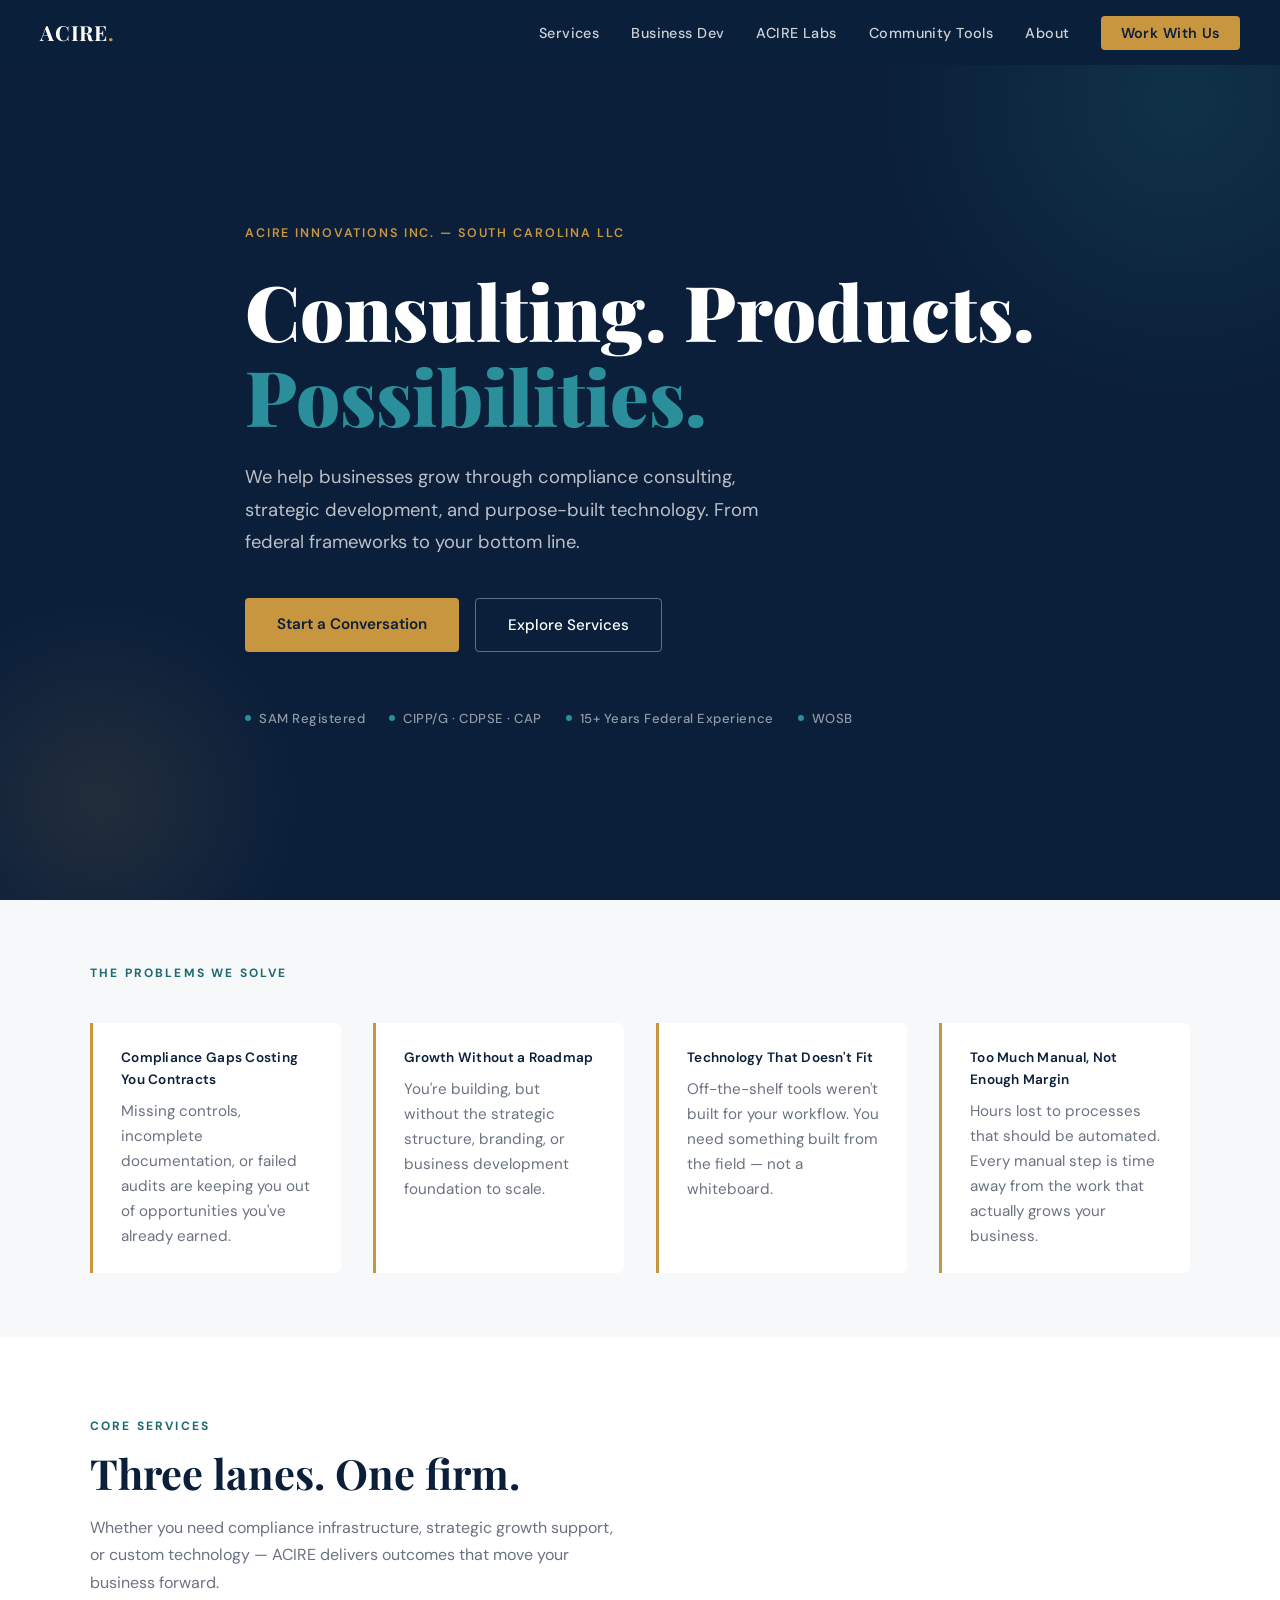
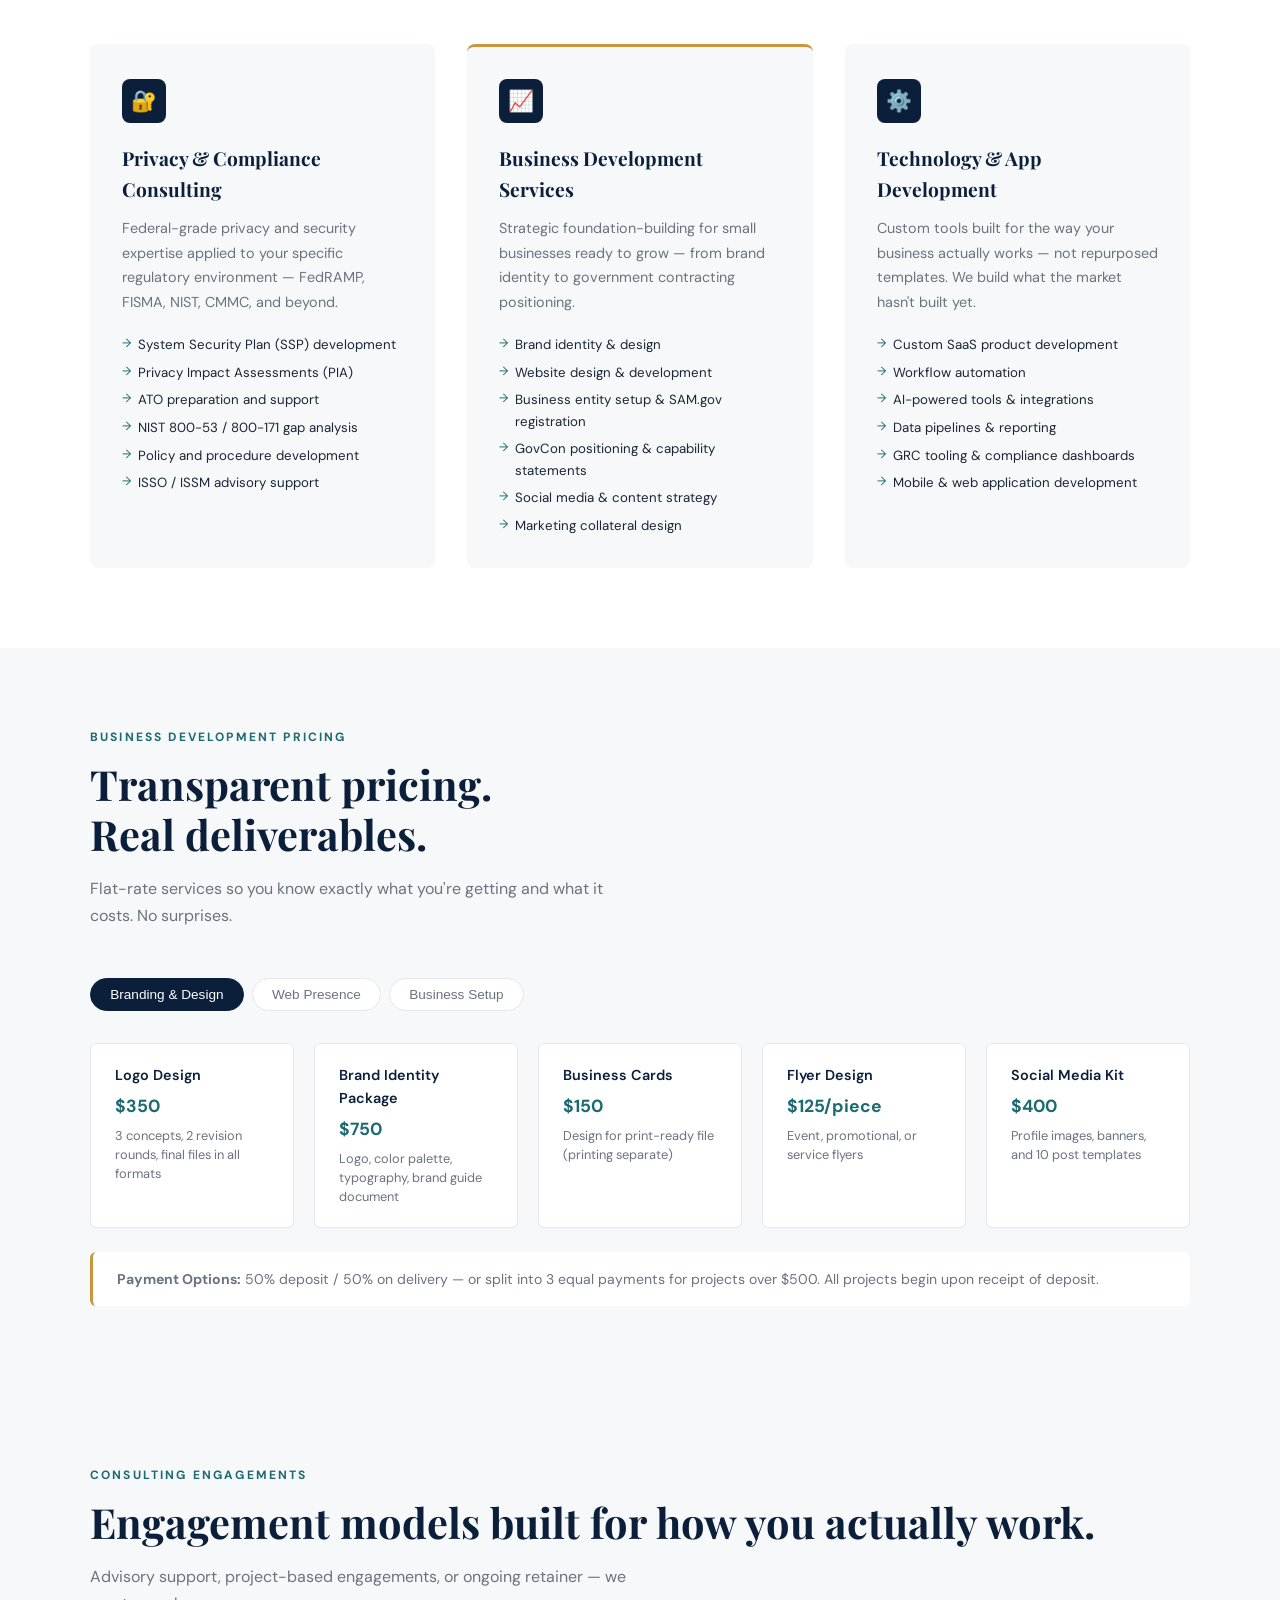
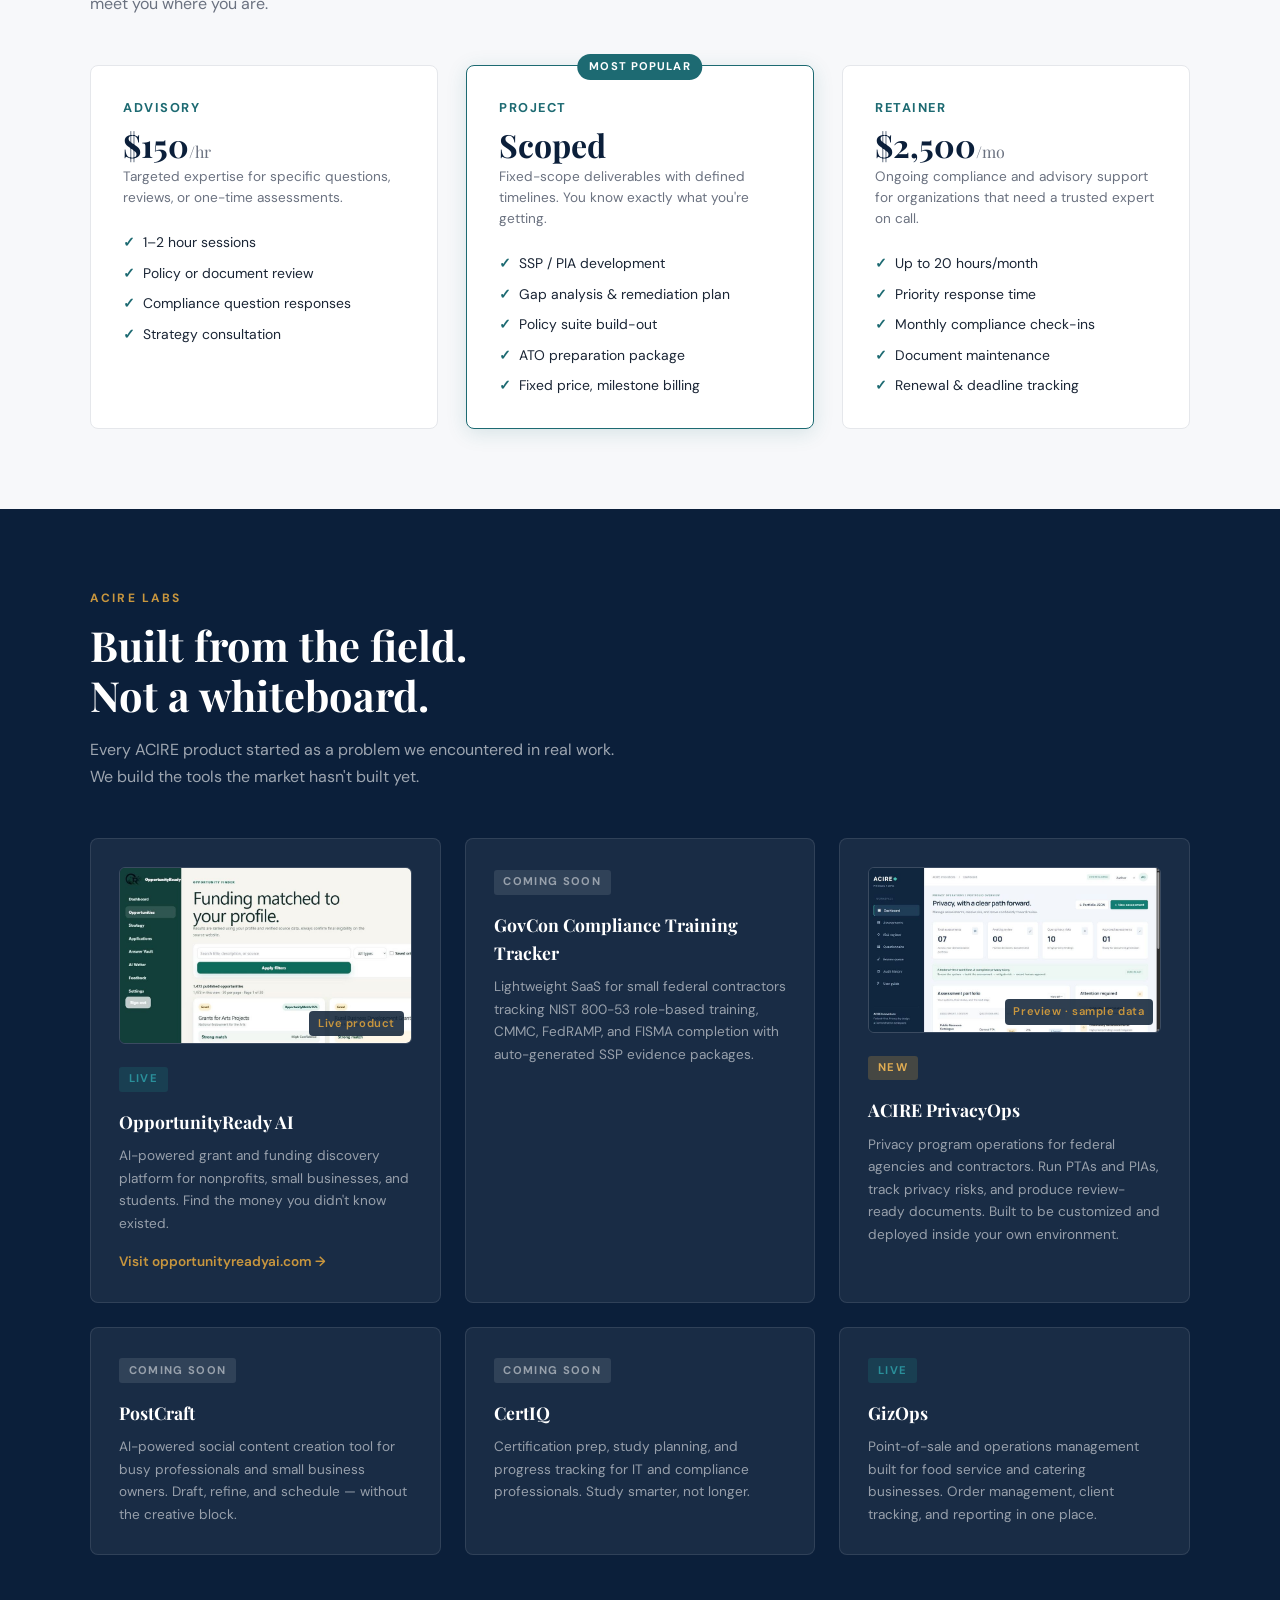
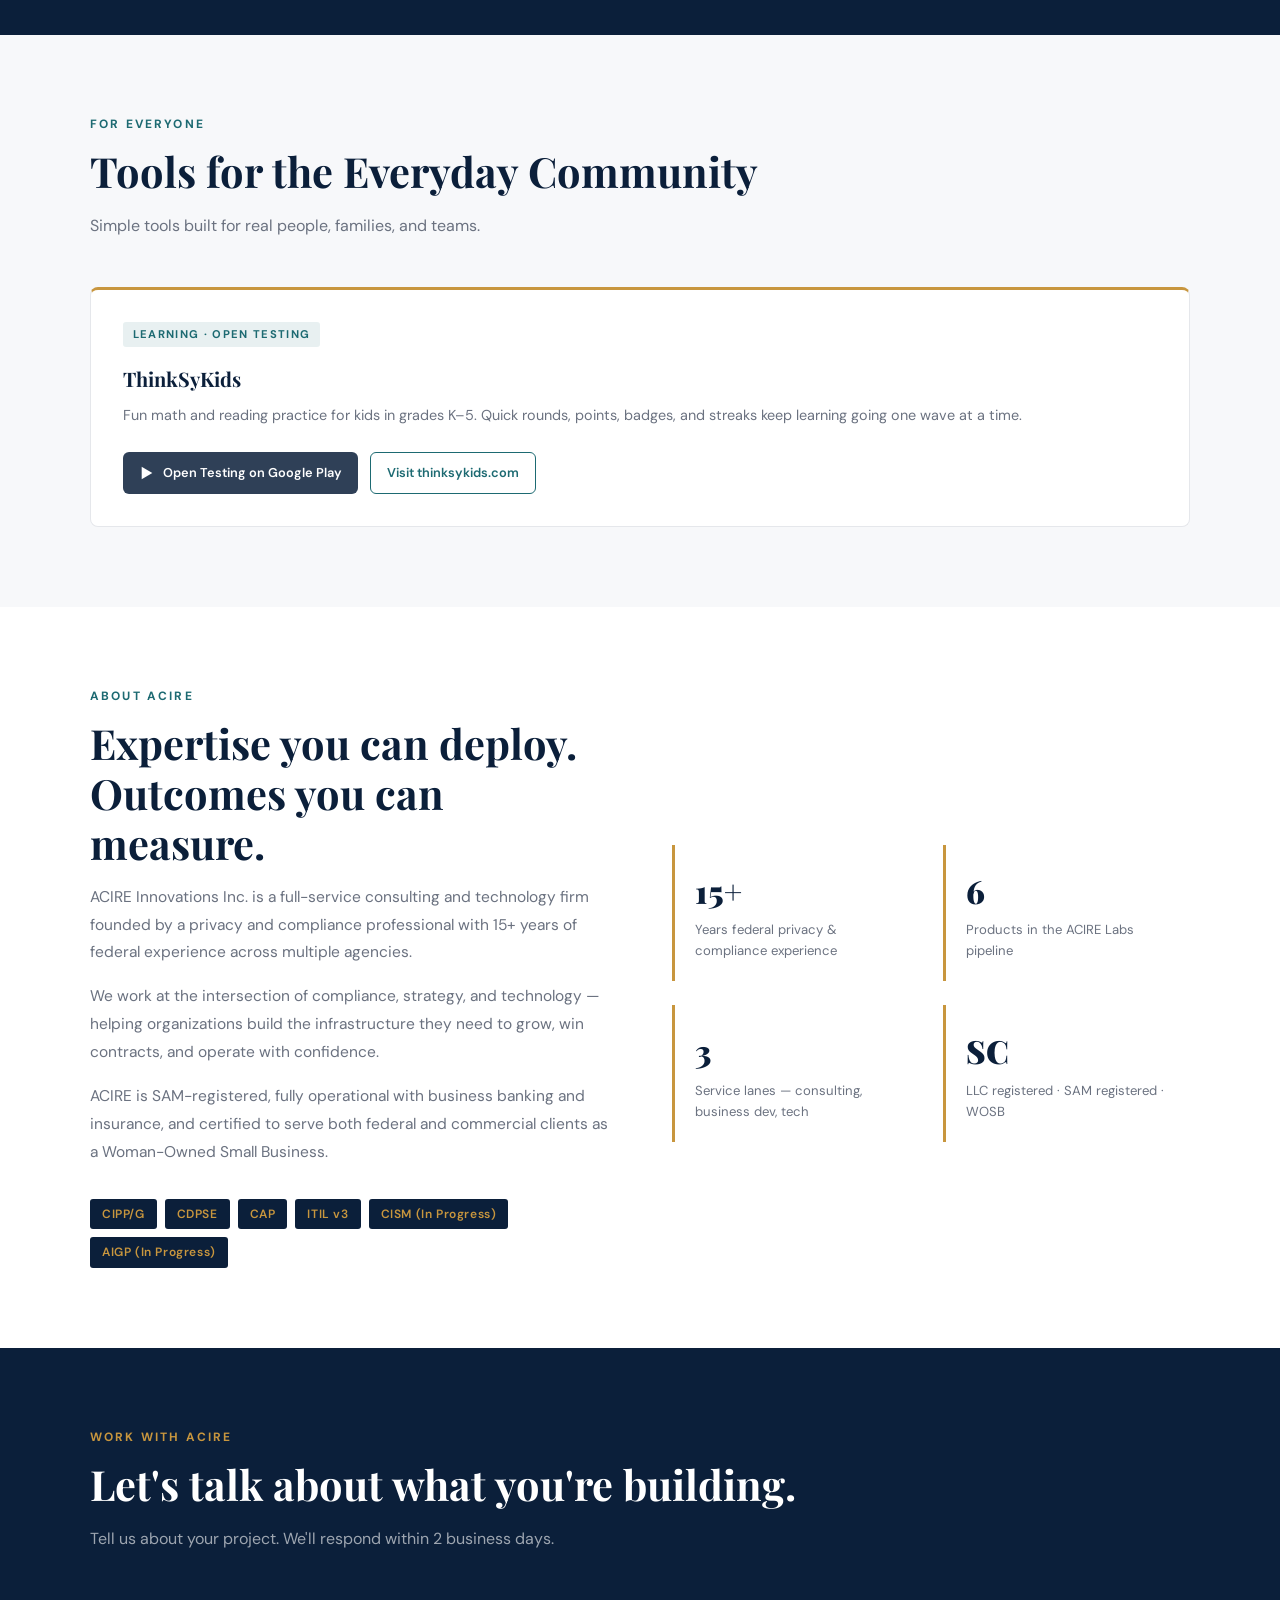
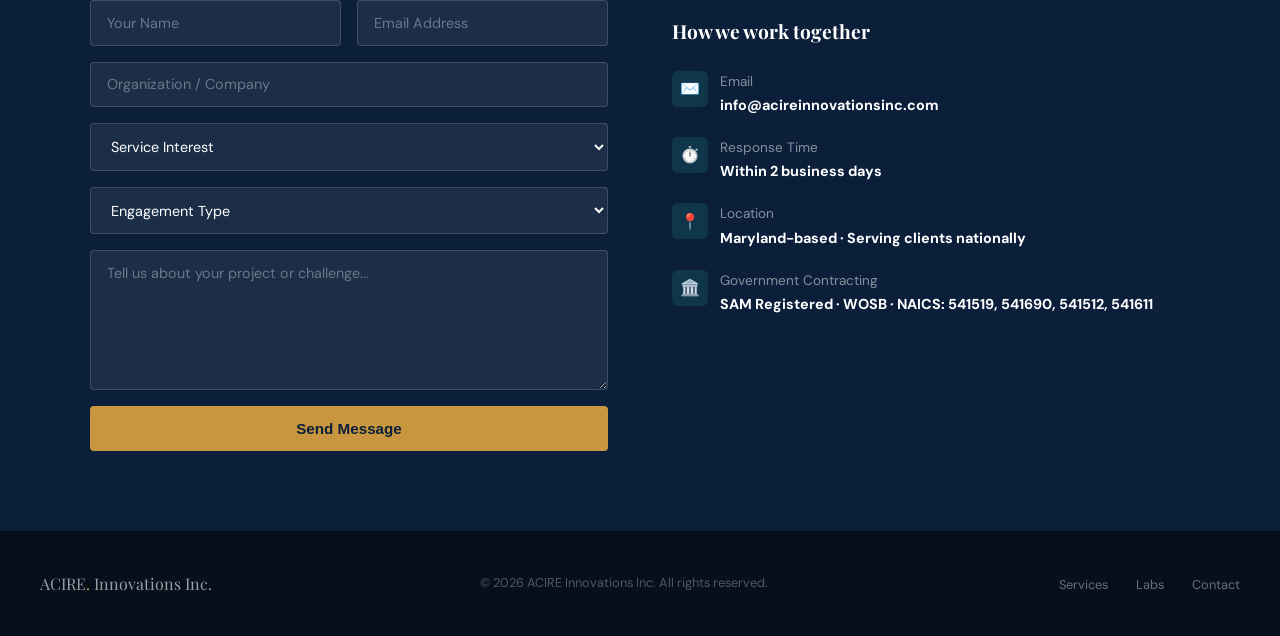
==== index.html @ 6f8aca01 "Update ACIRE homepage with product showcases and screenshots" ====
<!DOCTYPE html>
<html lang="en">
<head>
  <meta charset="UTF-8" />
  <meta name="viewport" content="width=device-width, initial-scale=1.0" />
  <title>ACIRE Innovations Inc. | Consulting. Products. Possibilities.</title>
  <link rel="preconnect" href="https://fonts.googleapis.com" />
  <link href="https://fonts.googleapis.com/css2?family=DM+Sans:wght@300;400;500;600&family=Playfair+Display:wght@700;900&display=swap" rel="stylesheet" />
  <style>
    *, *::before, *::after { box-sizing: border-box; margin: 0; padding: 0; }

    :root {
      --navy: #0B1F3A;
      --navy-mid: #112845;
      --teal: #1D6A72;
      --teal-light: #2A8F9A;
      --gold: #C8963E;
      --gold-light: #E0AC52;
      --white: #FFFFFF;
      --off-white: #F7F8FA;
      --gray: #6B7280;
      --gray-light: #E5E7EB;
      --text: #1A2535;
    }

    html { scroll-behavior: smooth; }

    body {
      font-family: 'DM Sans', sans-serif;
      color: var(--text);
      background: var(--white);
      line-height: 1.6;
    }

    /* NAV */
    nav {
      position: fixed;
      top: 0; left: 0; right: 0;
      background: rgba(11, 31, 58, 0.97);
      backdrop-filter: blur(8px);
      z-index: 100;
      padding: 1rem 2.5rem;
      display: flex;
      align-items: center;
      justify-content: space-between;
    }

    .nav-logo {
      font-family: 'Playfair Display', serif;
      color: var(--white);
      font-size: 1.3rem;
      font-weight: 700;
      letter-spacing: 0.04em;
      text-decoration: none;
    }

    .nav-logo span { color: var(--gold); }

    .nav-links {
      display: flex;
      gap: 2rem;
      list-style: none;
    }

    .nav-links a {
      color: rgba(255,255,255,0.8);
      text-decoration: none;
      font-size: 0.9rem;
      font-weight: 500;
      letter-spacing: 0.03em;
      transition: color 0.2s;
    }

    .nav-links a:hover { color: var(--gold); }

    .nav-cta {
      background: var(--gold);
      color: var(--navy) !important;
      padding: 0.5rem 1.2rem;
      border-radius: 4px;
      font-weight: 600 !important;
    }

    .nav-cta:hover { background: var(--gold-light) !important; color: var(--navy) !important; }

    .hamburger { display: none; cursor: pointer; color: white; font-size: 1.5rem; background: none; border: none; }

    /* HERO */
    .hero {
      min-height: 100vh;
      background: var(--navy);
      display: flex;
      align-items: center;
      padding: 8rem 2.5rem 5rem;
      position: relative;
      overflow: hidden;
    }

    .hero::before {
      content: '';
      position: absolute;
      top: -200px; right: -200px;
      width: 600px; height: 600px;
      background: radial-gradient(circle, rgba(29,106,114,0.25) 0%, transparent 70%);
      pointer-events: none;
    }

    .hero::after {
      content: '';
      position: absolute;
      bottom: -100px; left: -100px;
      width: 400px; height: 400px;
      background: radial-gradient(circle, rgba(200,150,62,0.12) 0%, transparent 70%);
      pointer-events: none;
    }

    .hero-inner {
      max-width: 1100px;
      margin: 0 auto;
      position: relative;
      z-index: 1;
    }

    .hero-eyebrow {
      display: inline-block;
      font-size: 0.78rem;
      font-weight: 600;
      letter-spacing: 0.15em;
      text-transform: uppercase;
      color: var(--gold);
      margin-bottom: 1.5rem;
    }

    .hero h1 {
      font-family: 'Playfair Display', serif;
      font-size: clamp(2.8rem, 6vw, 5rem);
      font-weight: 900;
      color: var(--white);
      line-height: 1.1;
      margin-bottom: 1.5rem;
      max-width: 800px;
    }

    .hero h1 em {
      font-style: normal;
      color: var(--teal-light);
    }

    .hero-sub {
      font-size: 1.15rem;
      color: rgba(255,255,255,0.72);
      max-width: 560px;
      margin-bottom: 2.5rem;
      line-height: 1.75;
    }

    .hero-actions {
      display: flex;
      gap: 1rem;
      flex-wrap: wrap;
    }

    .btn-primary {
      background: var(--gold);
      color: var(--navy);
      padding: 0.85rem 2rem;
      border-radius: 4px;
      text-decoration: none;
      font-weight: 600;
      font-size: 0.95rem;
      transition: background 0.2s, transform 0.15s;
      display: inline-block;
    }

    .btn-primary:hover { background: var(--gold-light); transform: translateY(-1px); }

    .btn-outline {
      border: 1.5px solid rgba(255,255,255,0.35);
      color: var(--white);
      padding: 0.85rem 2rem;
      border-radius: 4px;
      text-decoration: none;
      font-weight: 500;
      font-size: 0.95rem;
      transition: border-color 0.2s, background 0.2s;
      display: inline-block;
    }

    .btn-outline:hover { border-color: var(--teal-light); background: rgba(29,106,114,0.15); }

    .hero-badges {
      display: flex;
      gap: 1.5rem;
      margin-top: 3.5rem;
      flex-wrap: wrap;
    }

    .badge {
      display: flex;
      align-items: center;
      gap: 0.5rem;
      color: rgba(255,255,255,0.55);
      font-size: 0.82rem;
      font-weight: 500;
      letter-spacing: 0.04em;
    }

    .badge-dot {
      width: 6px; height: 6px;
      border-radius: 50%;
      background: var(--teal-light);
    }

    /* SECTION SHARED */
    section { padding: 5rem 2.5rem; }

    .section-inner { max-width: 1100px; margin: 0 auto; }

    .section-eyebrow {
      display: block;
      font-size: 0.75rem;
      font-weight: 700;
      letter-spacing: 0.18em;
      text-transform: uppercase;
      color: var(--teal);
      margin-bottom: 0.75rem;
    }

    .section-title {
      font-family: 'Playfair Display', serif;
      font-size: clamp(1.8rem, 3.5vw, 2.6rem);
      font-weight: 700;
      color: var(--navy);
      line-height: 1.2;
      margin-bottom: 1rem;
    }

    .section-sub {
      font-size: 1rem;
      color: var(--gray);
      max-width: 540px;
      margin-bottom: 3rem;
      line-height: 1.7;
    }

    /* PROBLEM BAND */
    .problem-band {
      background: var(--off-white);
      padding: 4rem 2.5rem;
    }

    .problem-grid {
      display: grid;
      grid-template-columns: repeat(auto-fit, minmax(240px, 1fr));
      gap: 2rem;
      margin-top: 2.5rem;
    }

    .problem-card {
      background: var(--white);
      border-left: 3px solid var(--gold);
      padding: 1.5rem 1.75rem;
      border-radius: 0 6px 6px 0;
    }

    .problem-card p {
      font-size: 0.95rem;
      color: var(--gray);
      line-height: 1.65;
    }

    .problem-card strong {
      display: block;
      font-size: 0.85rem;
      font-weight: 600;
      color: var(--navy);
      margin-bottom: 0.5rem;
      letter-spacing: 0.02em;
    }

    /* SERVICES */
    .services-grid {
      display: grid;
      grid-template-columns: repeat(auto-fit, minmax(300px, 1fr));
      gap: 2rem;
    }

    .service-card {
      background: var(--off-white);
      border-radius: 8px;
      padding: 2rem;
      border-top: 3px solid transparent;
      transition: border-color 0.2s, transform 0.2s, box-shadow 0.2s;
    }

    .service-card:hover {
      border-top-color: var(--teal);
      transform: translateY(-3px);
      box-shadow: 0 8px 30px rgba(11,31,58,0.1);
    }

    .service-card.accent { border-top-color: var(--gold); }
    .service-card.accent:hover { border-top-color: var(--gold-light); }

    .service-icon {
      width: 44px; height: 44px;
      background: var(--navy);
      border-radius: 8px;
      display: flex;
      align-items: center;
      justify-content: center;
      margin-bottom: 1.25rem;
      font-size: 1.3rem;
    }

    .service-card h3 {
      font-family: 'Playfair Display', serif;
      font-size: 1.2rem;
      font-weight: 700;
      color: var(--navy);
      margin-bottom: 0.75rem;
    }

    .service-card p {
      font-size: 0.9rem;
      color: var(--gray);
      line-height: 1.7;
      margin-bottom: 1.25rem;
    }

    .service-list {
      list-style: none;
      display: flex;
      flex-direction: column;
      gap: 0.4rem;
    }

    .service-list li {
      font-size: 0.83rem;
      color: var(--text);
      padding-left: 1rem;
      position: relative;
    }

    .service-list li::before {
      content: '→';
      position: absolute;
      left: 0;
      color: var(--teal);
      font-size: 0.75rem;
    }

    /* BUSINESS DEV PRICING */
    .biz-dev { background: var(--off-white); }

    .pricing-tabs {
      display: flex;
      gap: 0.5rem;
      margin-bottom: 2rem;
      flex-wrap: wrap;
    }

    .tab-btn {
      padding: 0.5rem 1.2rem;
      border: 1.5px solid var(--gray-light);
      background: var(--white);
      border-radius: 20px;
      font-size: 0.85rem;
      font-weight: 500;
      cursor: pointer;
      color: var(--gray);
      transition: all 0.2s;
    }

    .tab-btn.active, .tab-btn:hover {
      background: var(--navy);
      color: var(--white);
      border-color: var(--navy);
    }

    .tab-panel { display: none; }
    .tab-panel.active { display: block; }

    .pricing-grid {
      display: grid;
      grid-template-columns: repeat(auto-fit, minmax(200px, 1fr));
      gap: 1.25rem;
    }

    .price-item {
      background: var(--white);
      border-radius: 6px;
      padding: 1.25rem 1.5rem;
      border: 1px solid var(--gray-light);
    }

    .price-item h4 {
      font-size: 0.9rem;
      font-weight: 600;
      color: var(--navy);
      margin-bottom: 0.35rem;
    }

    .price-item .price {
      font-size: 1.1rem;
      font-weight: 700;
      color: var(--teal);
    }

    .price-item p {
      font-size: 0.8rem;
      color: var(--gray);
      margin-top: 0.35rem;
      line-height: 1.5;
    }

    .payment-note {
      margin-top: 1.5rem;
      padding: 1rem 1.5rem;
      background: var(--white);
      border-radius: 6px;
      border-left: 3px solid var(--gold);
      font-size: 0.88rem;
      color: var(--gray);
    }

    /* LABS */
    .labs { background: var(--navy); }
    .labs .section-title { color: var(--white); }
    .labs .section-sub { color: rgba(255,255,255,0.6); }
    .labs .section-eyebrow { color: var(--gold); }

    .labs-grid {
      display: grid;
      grid-template-columns: repeat(auto-fit, minmax(260px, 1fr));
      gap: 1.5rem;
    }

    .lab-card {
      background: rgba(255,255,255,0.06);
      border: 1px solid rgba(255,255,255,0.1);
      border-radius: 8px;
      padding: 1.75rem;
      transition: background 0.2s, border-color 0.2s;
    }

    .lab-card:hover {
      background: rgba(255,255,255,0.1);
      border-color: rgba(200,150,62,0.4);
    }

    .lab-tag {
      display: inline-block;
      font-size: 0.7rem;
      font-weight: 700;
      letter-spacing: 0.12em;
      text-transform: uppercase;
      padding: 0.2rem 0.6rem;
      border-radius: 3px;
      margin-bottom: 1rem;
    }

    .lab-tag.live { background: rgba(29,106,114,0.3); color: var(--teal-light); }
    .lab-tag.beta { background: rgba(200,150,62,0.25); color: var(--gold-light); }
    .lab-tag.soon { background: rgba(255,255,255,0.1); color: rgba(255,255,255,0.5); }

    .lab-card h3 {
      font-family: 'Playfair Display', serif;
      font-size: 1.1rem;
      color: var(--white);
      margin-bottom: 0.6rem;
    }

    .lab-card p {
      font-size: 0.85rem;
      color: rgba(255,255,255,0.55);
      line-height: 1.65;
    }

    /* EVERYDAY COMMUNITY */
    .community { background: var(--off-white); }
    .community-grid {
      display: grid;
      grid-template-columns: repeat(auto-fit, minmax(300px, 1fr));
      gap: 1.75rem;
    }
    .community-card {
      background: var(--white);
      border: 1px solid var(--gray-light);
      border-top: 3px solid var(--teal);
      border-radius: 8px;
      padding: 2rem;
      display: flex;
      flex-direction: column;
    }
    .community-card.accent { border-top-color: var(--gold); }
    .community-card .lab-tag { align-self: flex-start; background: rgba(29,106,114,0.1); color: var(--teal); }
    .community-card h3 {
      font-family: 'Playfair Display', serif;
      font-size: 1.25rem;
      color: var(--navy);
      margin-bottom: 0.6rem;
    }
    .community-card p { font-size: 0.9rem; color: var(--gray); line-height: 1.65; margin-bottom: 1.5rem; flex-grow: 1; }
    .community-links { display: flex; flex-wrap: wrap; gap: 0.75rem; }
    .play-badge {
      display: inline-flex; align-items: center; gap: 0.5rem;
      background: var(--navy); color: var(--white);
      font-size: 0.8rem; font-weight: 600;
      padding: 0.6rem 1rem; border-radius: 6px;
      cursor: default; opacity: 0.85;
    }
    .play-badge svg { width: 16px; height: 16px; fill: currentColor; }
    .community-link {
      display: inline-flex; align-items: center;
      font-size: 0.8rem; font-weight: 600; color: var(--teal);
      padding: 0.6rem 1rem; border: 1px solid var(--teal); border-radius: 6px;
      text-decoration: none;
    }
    .community-link:hover { background: var(--teal); color: var(--white); }

    .lab-link { display: inline-block; margin-top: 1rem; font-size: 0.85rem; font-weight: 600; color: var(--gold); text-decoration: none; }
    .lab-link:hover { color: var(--gold-light); text-decoration: underline; }

    .lab-shot { margin: 0 0 1.25rem; position: relative; }
    .lab-shot img { display: block; width: 100%; height: auto; border-radius: 6px; border: 1px solid rgba(255,255,255,0.15); }
    .lab-shot figcaption { position: absolute; bottom: 0.5rem; right: 0.5rem; background: rgba(11,30,51,0.85); color: var(--gold); font-size: 0.7rem; font-weight: 600; letter-spacing: 0.05em; padding: 0.25rem 0.55rem; border-radius: 4px; }

    /* CONSULTING PRICING */
    .consulting-pricing { background: var(--off-white); }

    .tier-grid {
      display: grid;
      grid-template-columns: repeat(auto-fit, minmax(260px, 1fr));
      gap: 1.75rem;
      margin-top: 1rem;
    }

    .tier-card {
      background: var(--white);
      border-radius: 8px;
      padding: 2rem;
      border: 1px solid var(--gray-light);
      position: relative;
    }

    .tier-card.featured {
      border-color: var(--teal);
      box-shadow: 0 4px 20px rgba(29,106,114,0.15);
    }

    .featured-badge {
      position: absolute;
      top: -12px; left: 50%;
      transform: translateX(-50%);
      background: var(--teal);
      color: white;
      font-size: 0.7rem;
      font-weight: 700;
      letter-spacing: 0.1em;
      text-transform: uppercase;
      padding: 0.25rem 0.75rem;
      border-radius: 20px;
    }

    .tier-card h3 {
      font-size: 0.8rem;
      font-weight: 700;
      letter-spacing: 0.12em;
      text-transform: uppercase;
      color: var(--teal);
      margin-bottom: 0.5rem;
    }

    .tier-card .tier-price {
      font-family: 'Playfair Display', serif;
      font-size: 2rem;
      font-weight: 700;
      color: var(--navy);
      line-height: 1.1;
      margin-bottom: 0.25rem;
    }

    .tier-card .tier-desc {
      font-size: 0.85rem;
      color: var(--gray);
      margin-bottom: 1.5rem;
      line-height: 1.55;
    }

    .tier-list {
      list-style: none;
      display: flex;
      flex-direction: column;
      gap: 0.6rem;
    }

    .tier-list li {
      font-size: 0.87rem;
      color: var(--text);
      padding-left: 1.25rem;
      position: relative;
      line-height: 1.5;
    }

    .tier-list li::before {
      content: '✓';
      position: absolute;
      left: 0;
      color: var(--teal);
      font-weight: 700;
    }

    /* ABOUT */
    .about-grid {
      display: grid;
      grid-template-columns: 1fr 1fr;
      gap: 4rem;
      align-items: center;
    }

    .about-stats {
      display: grid;
      grid-template-columns: 1fr 1fr;
      gap: 1.5rem;
      margin-top: 2rem;
    }

    .stat-box {
      padding: 1.25rem;
      border-left: 3px solid var(--gold);
    }

    .stat-num {
      font-family: 'Playfair Display', serif;
      font-size: 2rem;
      font-weight: 900;
      color: var(--navy);
    }

    .stat-label {
      font-size: 0.82rem;
      color: var(--gray);
      margin-top: 0.2rem;
    }

    .about-certs {
      display: flex;
      flex-wrap: wrap;
      gap: 0.5rem;
      margin-top: 2rem;
    }

    .cert-chip {
      background: var(--navy);
      color: var(--gold);
      font-size: 0.75rem;
      font-weight: 600;
      padding: 0.35rem 0.75rem;
      border-radius: 3px;
      letter-spacing: 0.05em;
    }

    .about-text p {
      font-size: 0.97rem;
      color: var(--gray);
      line-height: 1.8;
      margin-bottom: 1rem;
    }

    /* CONTACT */
    .contact { background: var(--navy); }
    .contact .section-title { color: var(--white); }
    .contact .section-sub { color: rgba(255,255,255,0.6); max-width: 480px; }
    .contact .section-eyebrow { color: var(--gold); }

    .contact-grid {
      display: grid;
      grid-template-columns: 1fr 1fr;
      gap: 4rem;
      align-items: start;
    }

    .contact-form {
      display: flex;
      flex-direction: column;
      gap: 1rem;
    }

    .form-row { display: grid; grid-template-columns: 1fr 1fr; gap: 1rem; }

    .contact-form input,
    .contact-form select,
    .contact-form textarea {
      width: 100%;
      padding: 0.8rem 1rem;
      background: rgba(255,255,255,0.07);
      border: 1px solid rgba(255,255,255,0.15);
      border-radius: 4px;
      color: var(--white);
      font-family: 'DM Sans', sans-serif;
      font-size: 0.9rem;
      transition: border-color 0.2s;
      outline: none;
    }

    .contact-form input::placeholder,
    .contact-form textarea::placeholder { color: rgba(255,255,255,0.35); }

    .contact-form select option { background: var(--navy); }

    .contact-form input:focus,
    .contact-form select:focus,
    .contact-form textarea:focus { border-color: var(--teal-light); }

    .contact-form textarea { min-height: 140px; resize: vertical; }

    .contact-info { padding-top: 1rem; }

    .contact-info h3 {
      font-family: 'Playfair Display', serif;
      font-size: 1.2rem;
      color: var(--white);
      margin-bottom: 1.5rem;
    }

    .contact-item {
      display: flex;
      gap: 0.75rem;
      align-items: flex-start;
      margin-bottom: 1.25rem;
    }

    .contact-item-icon {
      width: 36px; height: 36px;
      background: rgba(29,106,114,0.3);
      border-radius: 6px;
      display: flex;
      align-items: center;
      justify-content: center;
      font-size: 1rem;
      flex-shrink: 0;
    }

    .contact-item-text p {
      font-size: 0.85rem;
      color: rgba(255,255,255,0.5);
    }

    .contact-item-text strong {
      font-size: 0.9rem;
      color: var(--white);
      display: block;
      margin-top: 0.1rem;
    }

    /* FOOTER */
    footer {
      background: #070F1C;
      padding: 2.5rem 2.5rem;
      display: flex;
      justify-content: space-between;
      align-items: center;
      flex-wrap: wrap;
      gap: 1rem;
    }

    .footer-logo {
      font-family: 'Playfair Display', serif;
      color: rgba(255,255,255,0.6);
      font-size: 1rem;
    }

    .footer-logo span { color: var(--gold); }

    footer p {
      font-size: 0.8rem;
      color: rgba(255,255,255,0.3);
    }

    footer a {
      color: rgba(255,255,255,0.4);
      text-decoration: none;
      font-size: 0.8rem;
      margin-left: 1.5rem;
      transition: color 0.2s;
    }

    footer a:hover { color: var(--gold); }

    /* RESPONSIVE */
    @media (max-width: 768px) {
      .nav-links { display: none; flex-direction: column; position: absolute; top: 64px; left: 0; right: 0; background: var(--navy); padding: 1.5rem 2rem; gap: 1rem; }
      .nav-links.open { display: flex; }
      .hamburger { display: block; }
      nav { padding: 1rem 1.5rem; }
      section { padding: 3.5rem 1.5rem; }
      .hero { padding: 6rem 1.5rem 4rem; }
      .about-grid { grid-template-columns: 1fr; gap: 2.5rem; }
      .contact-grid { grid-template-columns: 1fr; gap: 2rem; }
      .form-row { grid-template-columns: 1fr; }
      footer { flex-direction: column; align-items: flex-start; }
    }
  </style>
</head>
<body>

<!-- NAV -->
<nav>
  <a href="#" class="nav-logo">ACIRE<span>.</span></a>
  <button class="hamburger" onclick="document.querySelector('.nav-links').classList.toggle('open')">☰</button>
  <ul class="nav-links">
    <li><a href="#services">Services</a></li>
    <li><a href="#business">Business Dev</a></li>
    <li><a href="#labs">ACIRE Labs</a></li>
    <li><a href="#community">Community Tools</a></li>
    <li><a href="#about">About</a></li>
    <li><a href="#contact" class="nav-cta">Work With Us</a></li>
  </ul>
</nav>

<!-- HERO -->
<section class="hero">
  <div class="hero-inner">
    <span class="hero-eyebrow">ACIRE Innovations Inc. — South Carolina LLC</span>
    <h1>Consulting. Products.<br><em>Possibilities.</em></h1>
    <p class="hero-sub">We help businesses grow through compliance consulting, strategic development, and purpose-built technology. From federal frameworks to your bottom line.</p>
    <div class="hero-actions">
      <a href="#contact" class="btn-primary">Start a Conversation</a>
      <a href="#services" class="btn-outline">Explore Services</a>
    </div>
    <div class="hero-badges">
      <span class="badge"><span class="badge-dot"></span> SAM Registered</span>
      <span class="badge"><span class="badge-dot"></span> CIPP/G · CDPSE · CAP</span>
      <span class="badge"><span class="badge-dot"></span> 15+ Years Federal Experience</span>
      <span class="badge"><span class="badge-dot"></span> WOSB</span>
    </div>
  </div>
</section>

<!-- PROBLEM BAND -->
<div class="problem-band">
  <div class="section-inner">
    <span class="section-eyebrow">The Problems We Solve</span>
    <div class="problem-grid">
      <div class="problem-card">
        <strong>Compliance Gaps Costing You Contracts</strong>
        <p>Missing controls, incomplete documentation, or failed audits are keeping you out of opportunities you've already earned.</p>
      </div>
      <div class="problem-card">
        <strong>Growth Without a Roadmap</strong>
        <p>You're building, but without the strategic structure, branding, or business development foundation to scale.</p>
      </div>
      <div class="problem-card">
        <strong>Technology That Doesn't Fit</strong>
        <p>Off-the-shelf tools weren't built for your workflow. You need something built from the field — not a whiteboard.</p>
      </div>
      <div class="problem-card">
        <strong>Too Much Manual, Not Enough Margin</strong>
        <p>Hours lost to processes that should be automated. Every manual step is time away from the work that actually grows your business.</p>
      </div>
    </div>
  </div>
</div>

<!-- SERVICES -->
<section id="services">
  <div class="section-inner">
    <span class="section-eyebrow">Core Services</span>
    <h2 class="section-title">Three lanes. One firm.</h2>
    <p class="section-sub">Whether you need compliance infrastructure, strategic growth support, or custom technology — ACIRE delivers outcomes that move your business forward.</p>
    <div class="services-grid">
      <div class="service-card">
        <div class="service-icon">🔐</div>
        <h3>Privacy & Compliance Consulting</h3>
        <p>Federal-grade privacy and security expertise applied to your specific regulatory environment — FedRAMP, FISMA, NIST, CMMC, and beyond.</p>
        <ul class="service-list">
          <li>System Security Plan (SSP) development</li>
          <li>Privacy Impact Assessments (PIA)</li>
          <li>ATO preparation and support</li>
          <li>NIST 800-53 / 800-171 gap analysis</li>
          <li>Policy and procedure development</li>
          <li>ISSO / ISSM advisory support</li>
        </ul>
      </div>
      <div class="service-card accent">
        <div class="service-icon">📈</div>
        <h3>Business Development Services</h3>
        <p>Strategic foundation-building for small businesses ready to grow — from brand identity to government contracting positioning.</p>
        <ul class="service-list">
          <li>Brand identity & design</li>
          <li>Website design & development</li>
          <li>Business entity setup & SAM.gov registration</li>
          <li>GovCon positioning & capability statements</li>
          <li>Social media & content strategy</li>
          <li>Marketing collateral design</li>
        </ul>
      </div>
      <div class="service-card">
        <div class="service-icon">⚙️</div>
        <h3>Technology & App Development</h3>
        <p>Custom tools built for the way your business actually works — not repurposed templates. We build what the market hasn't built yet.</p>
        <ul class="service-list">
          <li>Custom SaaS product development</li>
          <li>Workflow automation</li>
          <li>AI-powered tools & integrations</li>
          <li>Data pipelines & reporting</li>
          <li>GRC tooling & compliance dashboards</li>
          <li>Mobile & web application development</li>
        </ul>
      </div>
    </div>
  </div>
</section>

<!-- BUSINESS DEV PRICING -->
<section id="business" class="biz-dev">
  <div class="section-inner">
    <span class="section-eyebrow">Business Development Pricing</span>
    <h2 class="section-title">Transparent pricing.<br>Real deliverables.</h2>
    <p class="section-sub">Flat-rate services so you know exactly what you're getting and what it costs. No surprises.</p>

    <div class="pricing-tabs">
      <button class="tab-btn active" onclick="showTab('branding')">Branding & Design</button>
      <button class="tab-btn" onclick="showTab('web')">Web Presence</button>
      <button class="tab-btn" onclick="showTab('setup')">Business Setup</button>
    </div>

    <div id="branding" class="tab-panel active">
      <div class="pricing-grid">
        <div class="price-item">
          <h4>Logo Design</h4>
          <div class="price">$350</div>
          <p>3 concepts, 2 revision rounds, final files in all formats</p>
        </div>
        <div class="price-item">
          <h4>Brand Identity Package</h4>
          <div class="price">$750</div>
          <p>Logo, color palette, typography, brand guide document</p>
        </div>
        <div class="price-item">
          <h4>Business Cards</h4>
          <div class="price">$150</div>
          <p>Design for print-ready file (printing separate)</p>
        </div>
        <div class="price-item">
          <h4>Flyer Design</h4>
          <div class="price">$125/piece</div>
          <p>Event, promotional, or service flyers</p>
        </div>
        <div class="price-item">
          <h4>Social Media Kit</h4>
          <div class="price">$400</div>
          <p>Profile images, banners, and 10 post templates</p>
        </div>
      </div>
    </div>

    <div id="web" class="tab-panel">
      <div class="pricing-grid">
        <div class="price-item">
          <h4>Landing Page</h4>
          <div class="price">$800</div>
          <p>Single-page site with contact form and mobile optimization</p>
        </div>
        <div class="price-item">
          <h4>Multi-Page Site</h4>
          <div class="price">$1,500</div>
          <p>Up to 5 pages, contact form, mobile-responsive</p>
        </div>
        <div class="price-item">
          <h4>Full Business Site</h4>
          <div class="price">$2,500</div>
          <p>Up to 10 pages, blog, contact, analytics setup</p>
        </div>
      </div>
    </div>

    <div id="setup" class="tab-panel">
      <div class="pricing-grid">
        <div class="price-item">
          <h4>Complete Business Setup Bundle</h4>
          <div class="price">$650</div>
          <p>LLC formation guidance, EIN application, SAM.gov registration, business bank account guidance, license research</p>
        </div>
        <div class="price-item">
          <h4>SAM.gov Registration Only</h4>
          <div class="price">$200</div>
          <p>Full registration support and annual renewal reminder</p>
        </div>
        <div class="price-item">
          <h4>Capability Statement</h4>
          <div class="price">$300</div>
          <p>GovCon-ready one-pager with NAICS codes and past performance</p>
        </div>
      </div>
    </div>

    <div class="payment-note">
      <strong>Payment Options:</strong> 50% deposit / 50% on delivery — or split into 3 equal payments for projects over $500. All projects begin upon receipt of deposit.
    </div>
  </div>
</section>

<!-- CONSULTING TIERS -->
<section class="consulting-pricing">
  <div class="section-inner">
    <span class="section-eyebrow">Consulting Engagements</span>
    <h2 class="section-title">Engagement models built for how you actually work.</h2>
    <p class="section-sub">Advisory support, project-based engagements, or ongoing retainer — we meet you where you are.</p>
    <div class="tier-grid">
      <div class="tier-card">
        <h3>Advisory</h3>
        <div class="tier-price">$150<span style="font-size:1rem;font-weight:400;color:var(--gray)">/hr</span></div>
        <p class="tier-desc">Targeted expertise for specific questions, reviews, or one-time assessments.</p>
        <ul class="tier-list">
          <li>1–2 hour sessions</li>
          <li>Policy or document review</li>
          <li>Compliance question responses</li>
          <li>Strategy consultation</li>
        </ul>
      </div>
      <div class="tier-card featured">
        <span class="featured-badge">Most Popular</span>
        <h3>Project</h3>
        <div class="tier-price">Scoped</div>
        <p class="tier-desc">Fixed-scope deliverables with defined timelines. You know exactly what you're getting.</p>
        <ul class="tier-list">
          <li>SSP / PIA development</li>
          <li>Gap analysis & remediation plan</li>
          <li>Policy suite build-out</li>
          <li>ATO preparation package</li>
          <li>Fixed price, milestone billing</li>
        </ul>
      </div>
      <div class="tier-card">
        <h3>Retainer</h3>
        <div class="tier-price">$2,500<span style="font-size:1rem;font-weight:400;color:var(--gray)">/mo</span></div>
        <p class="tier-desc">Ongoing compliance and advisory support for organizations that need a trusted expert on call.</p>
        <ul class="tier-list">
          <li>Up to 20 hours/month</li>
          <li>Priority response time</li>
          <li>Monthly compliance check-ins</li>
          <li>Document maintenance</li>
          <li>Renewal & deadline tracking</li>
        </ul>
      </div>
    </div>
  </div>
</section>

<!-- ACIRE LABS -->
<section id="labs" class="labs">
  <div class="section-inner">
    <span class="section-eyebrow">ACIRE Labs</span>
    <h2 class="section-title">Built from the field.<br>Not a whiteboard.</h2>
    <p class="section-sub">Every ACIRE product started as a problem we encountered in real work. We build the tools the market hasn't built yet.</p>
    <div class="labs-grid">
      <div class="lab-card">
        <figure class="lab-shot">
          <img src="[data-uri]" alt="OpportunityReady AI opportunity finder showing funding matched to a user profile" loading="lazy">
          <figcaption>Live product</figcaption>
        </figure>
        <span class="lab-tag live">Live</span>
        <h3>OpportunityReady AI</h3>
        <p>AI-powered grant and funding discovery platform for nonprofits, small businesses, and students. Find the money you didn't know existed.</p>
        <a class="lab-link" href="https://opportunityreadyai.com" target="_blank" rel="noopener">Visit opportunityreadyai.com →</a>
      </div>
      <div class="lab-card">
        <span class="lab-tag soon">Coming Soon</span>
        <h3>GovCon Compliance Training Tracker</h3>
        <p>Lightweight SaaS for small federal contractors tracking NIST 800-53 role-based training, CMMC, FedRAMP, and FISMA completion with auto-generated SSP evidence packages.</p>
      </div>
      <div class="lab-card">
        <figure class="lab-shot">
          <img src="[data-uri]" alt="ACIRE PrivacyOps dashboard showing assessments, open privacy risks, and items awaiting review" loading="lazy">
          <figcaption>Preview · sample data</figcaption>
        </figure>
        <span class="lab-tag beta">New</span>
        <h3>ACIRE PrivacyOps</h3>
        <p>Privacy program operations for federal agencies and contractors. Run PTAs and PIAs, track privacy risks, and produce review-ready documents. Built to be customized and deployed inside your own environment.</p>
      </div>
      <div class="lab-card">
        <span class="lab-tag soon">Coming Soon</span>
        <h3>PostCraft</h3>
        <p>AI-powered social content creation tool for busy professionals and small business owners. Draft, refine, and schedule — without the creative block.</p>
      </div>
      <div class="lab-card">
        <span class="lab-tag soon">Coming Soon</span>
        <h3>CertIQ</h3>
        <p>Certification prep, study planning, and progress tracking for IT and compliance professionals. Study smarter, not longer.</p>
      </div>
      <div class="lab-card">
        <span class="lab-tag live">Live</span>
        <h3>GizOps</h3>
        <p>Point-of-sale and operations management built for food service and catering businesses. Order management, client tracking, and reporting in one place.</p>
      </div>
    </div>
  </div>
</section>

<!-- EVERYDAY COMMUNITY -->
<section id="community" class="community">
  <div class="section-inner">
    <span class="section-eyebrow">For Everyone</span>
    <h2 class="section-title">Tools for the Everyday Community</h2>
    <p class="section-sub">Simple tools built for real people, families, and teams.</p>
    <div class="community-grid">
      <div class="community-card accent">
        <span class="lab-tag">Learning · Open Testing</span>
        <h3>ThinkSyKids</h3>
        <p>Fun math and reading practice for kids in grades K–5. Quick rounds, points, badges, and streaks keep learning going one wave at a time.</p>
        <div class="community-links">
          <span class="play-badge"><svg viewBox="0 0 24 24" aria-hidden="true"><path d="M4 2.5v19l16-9.5z"/></svg> Open Testing on Google Play</span>
          <a class="community-link" href="https://thinksykids.com" target="_blank" rel="noopener">Visit thinksykids.com</a>
        </div>
      </div>
    </div>
  </div>
</section>

<!-- ABOUT -->
<section id="about">
  <div class="section-inner">
    <div class="about-grid">
      <div class="about-text">
        <span class="section-eyebrow">About ACIRE</span>
        <h2 class="section-title">Expertise you can deploy. Outcomes you can measure.</h2>
        <p>ACIRE Innovations Inc. is a full-service consulting and technology firm founded by a privacy and compliance professional with 15+ years of federal experience across multiple agencies.</p>
        <p>We work at the intersection of compliance, strategy, and technology — helping organizations build the infrastructure they need to grow, win contracts, and operate with confidence.</p>
        <p>ACIRE is SAM-registered, fully operational with business banking and insurance, and certified to serve both federal and commercial clients as a Woman-Owned Small Business.</p>
        <div class="about-certs">
          <span class="cert-chip">CIPP/G</span>
          <span class="cert-chip">CDPSE</span>
          <span class="cert-chip">CAP</span>
          <span class="cert-chip">ITIL v3</span>
          <span class="cert-chip">CISM (In Progress)</span>
          <span class="cert-chip">AIGP (In Progress)</span>
        </div>
      </div>
      <div>
        <div class="about-stats">
          <div class="stat-box">
            <div class="stat-num">15+</div>
            <div class="stat-label">Years federal privacy & compliance experience</div>
          </div>
          <div class="stat-box">
            <div class="stat-num">6</div>
            <div class="stat-label">Products in the ACIRE Labs pipeline</div>
          </div>
          <div class="stat-box">
            <div class="stat-num">3</div>
            <div class="stat-label">Service lanes — consulting, business dev, tech</div>
          </div>
          <div class="stat-box">
            <div class="stat-num">SC</div>
            <div class="stat-label">LLC registered · SAM registered · WOSB</div>
          </div>
        </div>
      </div>
    </div>
  </div>
</section>

<!-- CONTACT -->
<section id="contact" class="contact">
  <div class="section-inner">
    <span class="section-eyebrow">Work With ACIRE</span>
    <h2 class="section-title">Let's talk about what you're building.</h2>
    <p class="section-sub">Tell us about your project. We'll respond within 2 business days.</p>
    <div class="contact-grid">
      <form class="contact-form" action="https://formspree.io/f/info@acireinnovationsinc.com" method="POST">
        <div class="form-row">
          <input type="text" name="name" placeholder="Your Name" required />
          <input type="email" name="email" placeholder="Email Address" required />
        </div>
        <input type="text" name="organization" placeholder="Organization / Company" />
        <select name="service">
          <option value="" disabled selected>Service Interest</option>
          <option>Privacy & Compliance Consulting</option>
          <option>Business Development Services</option>
          <option>Technology / App Development</option>
          <option>ACIRE Labs Product</option>
          <option>Not sure yet — let's talk</option>
        </select>
        <select name="engagement">
          <option value="" disabled selected>Engagement Type</option>
          <option>Advisory (hourly)</option>
          <option>Project-based</option>
          <option>Monthly Retainer</option>
          <option>Business Dev / One-time</option>
        </select>
        <textarea name="message" placeholder="Tell us about your project or challenge..."></textarea>
        <button type="submit" class="btn-primary" style="width:100%;text-align:center;border:none;cursor:pointer;font-size:0.95rem;">Send Message</button>
      </form>
      <div class="contact-info">
        <h3>How we work together</h3>
        <div class="contact-item">
          <div class="contact-item-icon">✉️</div>
          <div class="contact-item-text">
            <p>Email</p>
            <strong>info@acireinnovationsinc.com</strong>
          </div>
        </div>
        <div class="contact-item">
          <div class="contact-item-icon">⏱️</div>
          <div class="contact-item-text">
            <p>Response Time</p>
            <strong>Within 2 business days</strong>
          </div>
        </div>
        <div class="contact-item">
          <div class="contact-item-icon">📍</div>
          <div class="contact-item-text">
            <p>Location</p>
            <strong>Maryland-based · Serving clients nationally</strong>
          </div>
        </div>
        <div class="contact-item">
          <div class="contact-item-icon">🏛️</div>
          <div class="contact-item-text">
            <p>Government Contracting</p>
            <strong>SAM Registered · WOSB · NAICS: 541519, 541690, 541512, 541611</strong>
          </div>
        </div>
      </div>
    </div>
  </div>
</section>

<!-- FOOTER -->
<footer>
  <div class="footer-logo">ACIRE<span>.</span> Innovations Inc.</div>
  <p>© 2026 ACIRE Innovations Inc. All rights reserved.</p>
  <div>
    <a href="#services">Services</a>
    <a href="#labs">Labs</a>
    <a href="#contact">Contact</a>
  </div>
</footer>

<script>
  function showTab(id) {
    document.querySelectorAll('.tab-panel').forEach(p => p.classList.remove('active'));
    document.querySelectorAll('.tab-btn').forEach(b => b.classList.remove('active'));
    document.getElementById(id).classList.add('active');
    event.target.classList.add('active');
  }
</script>

</body>
</html>
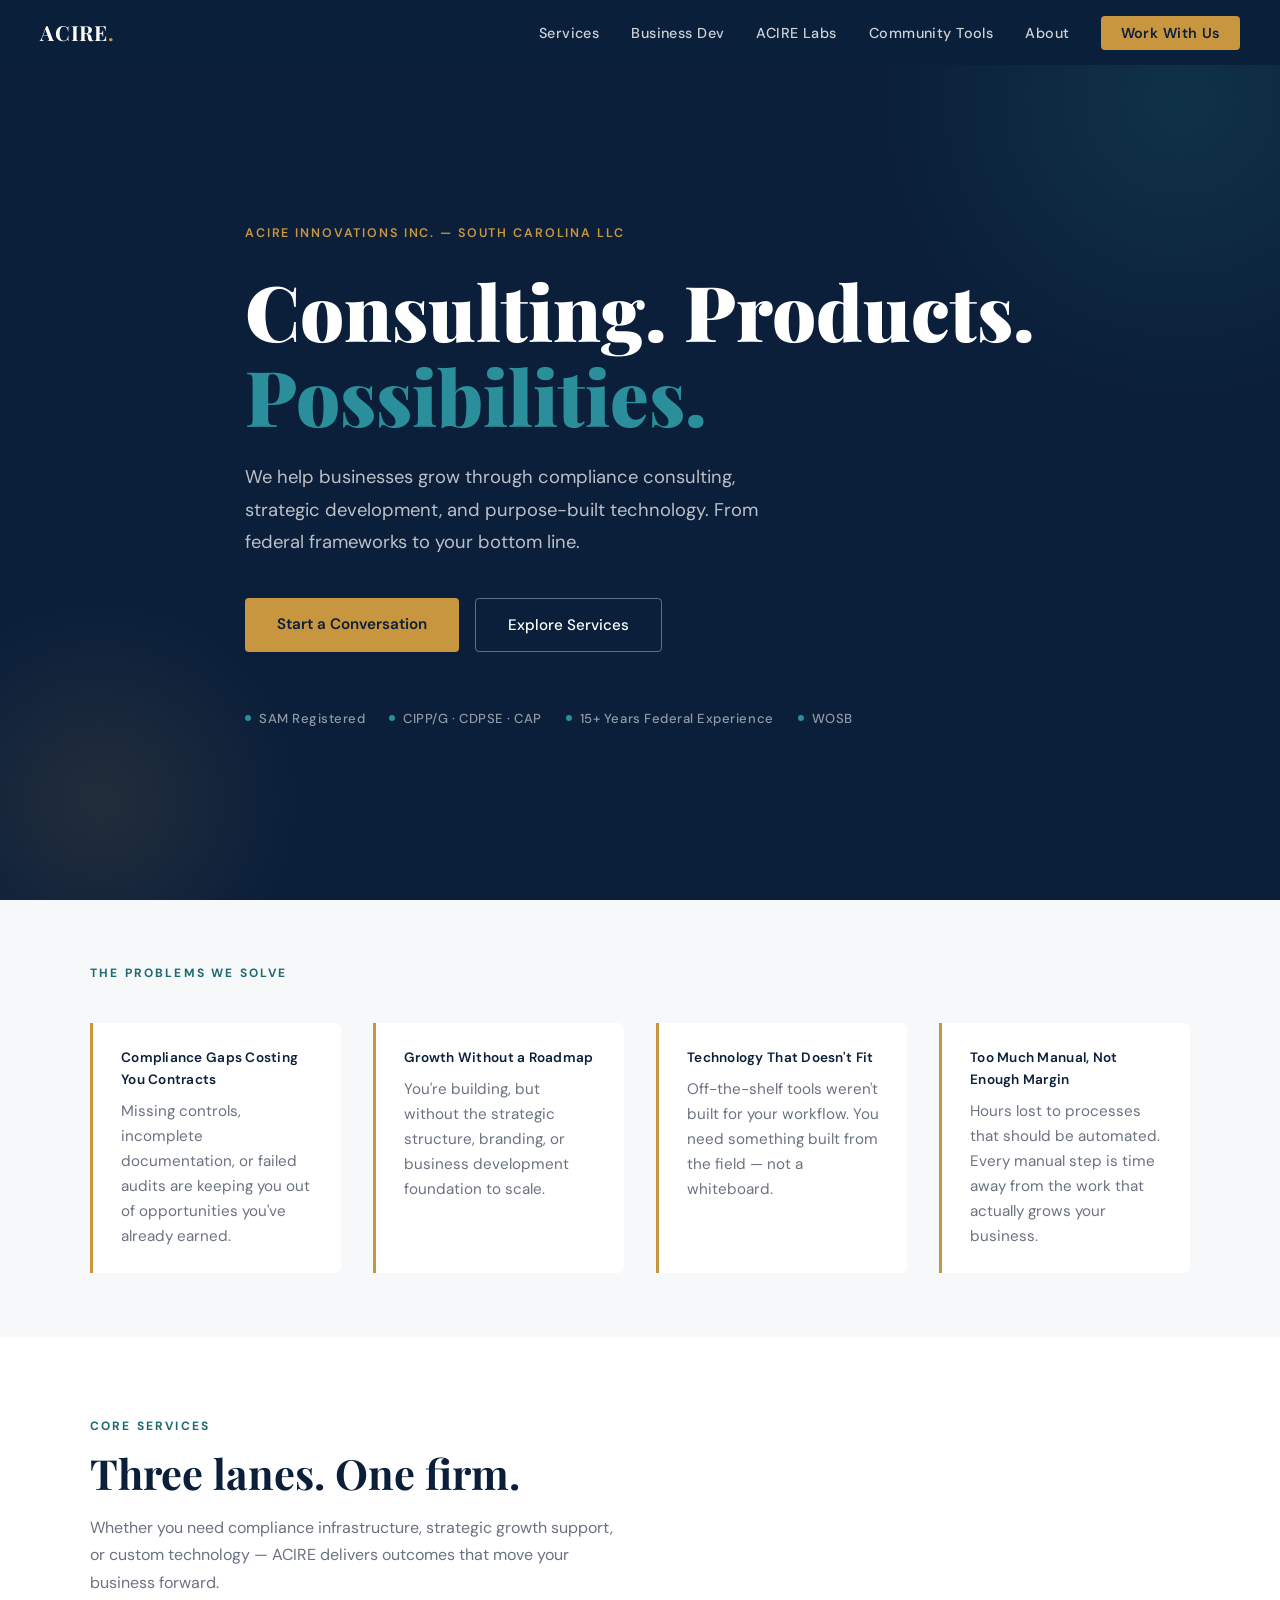
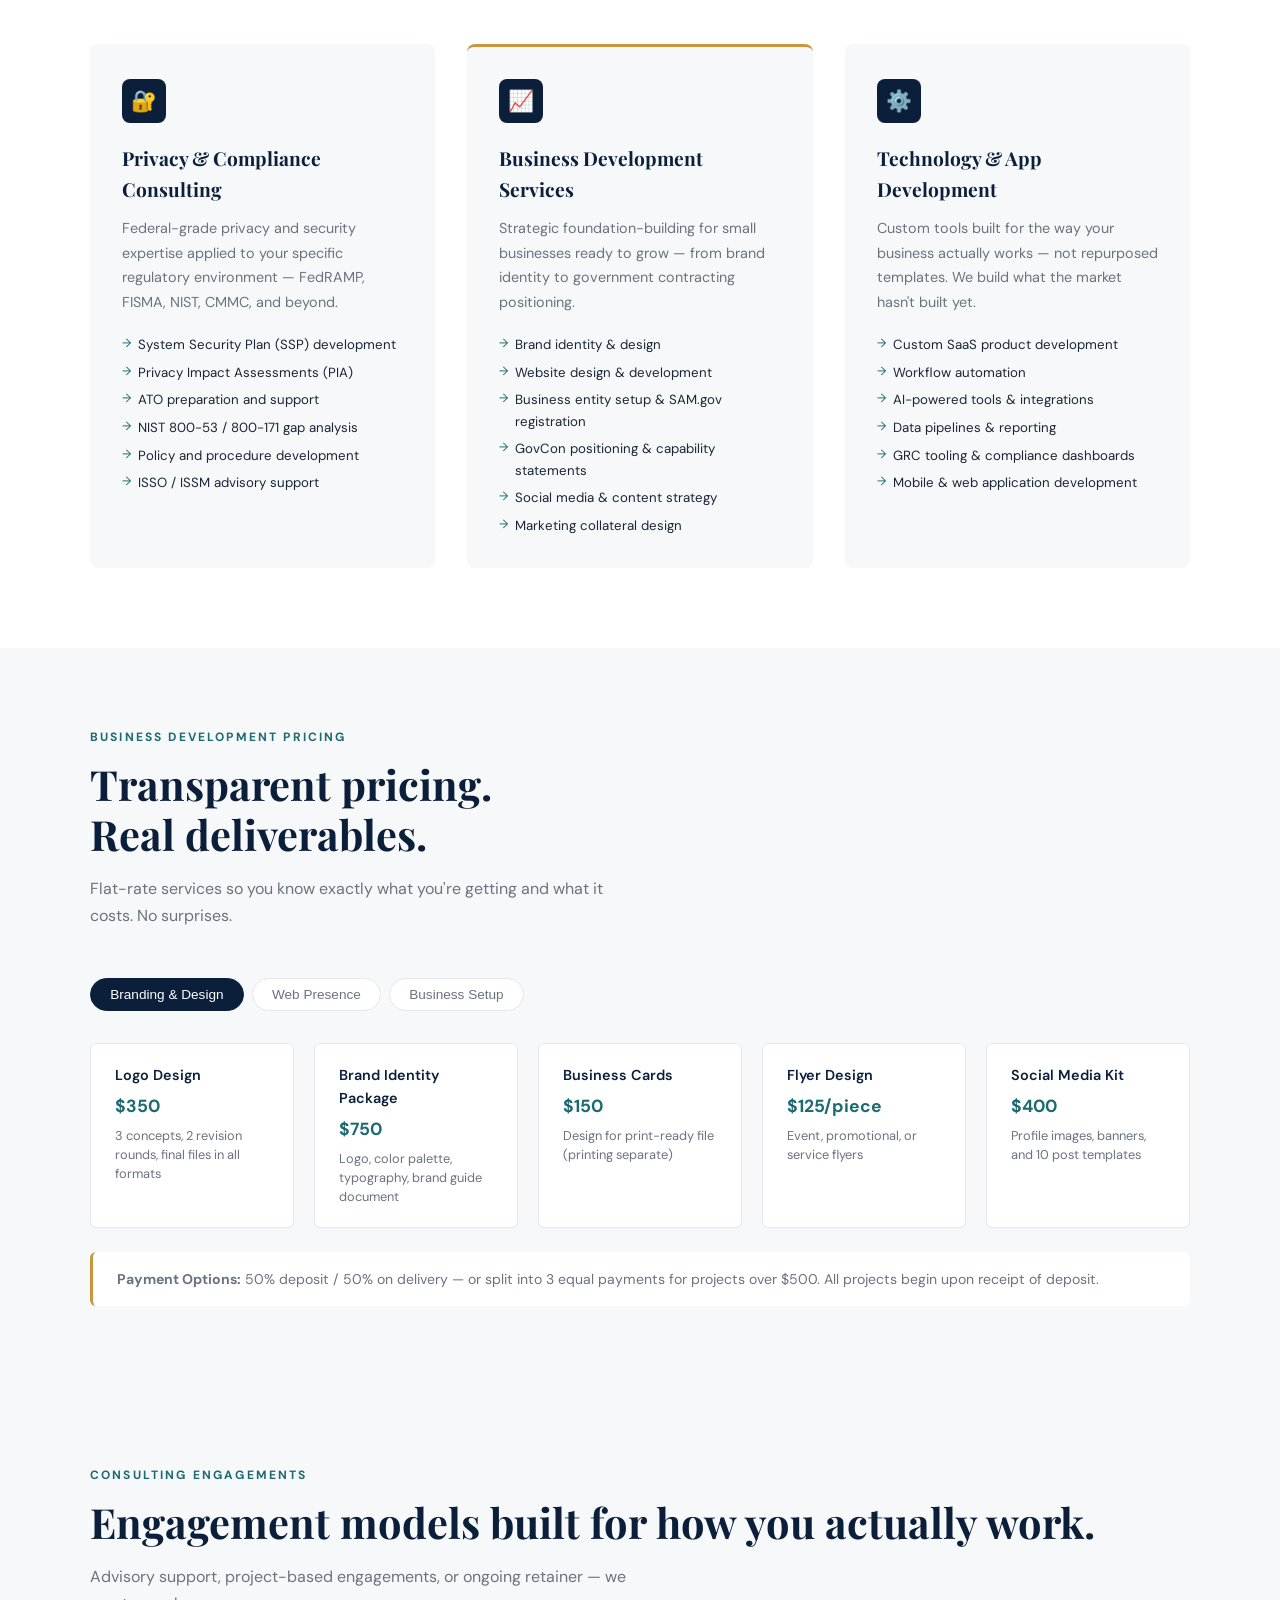
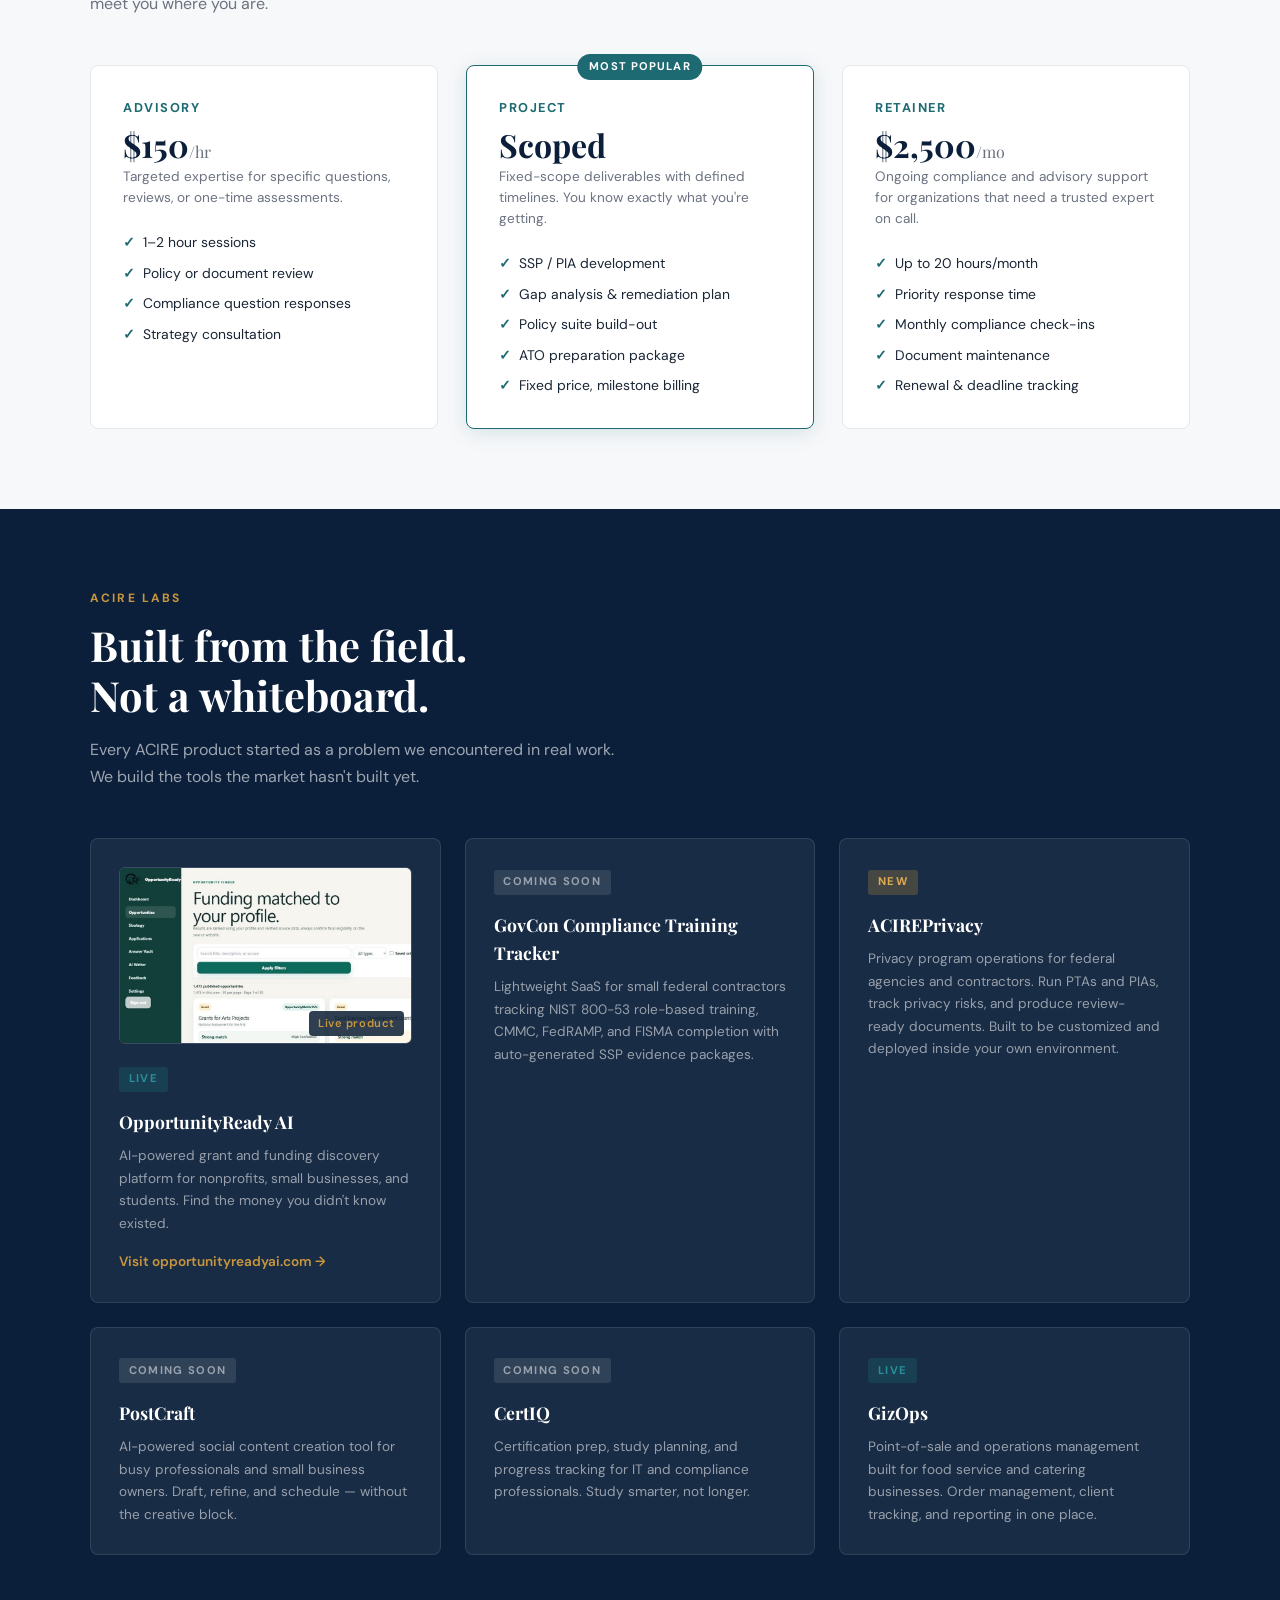
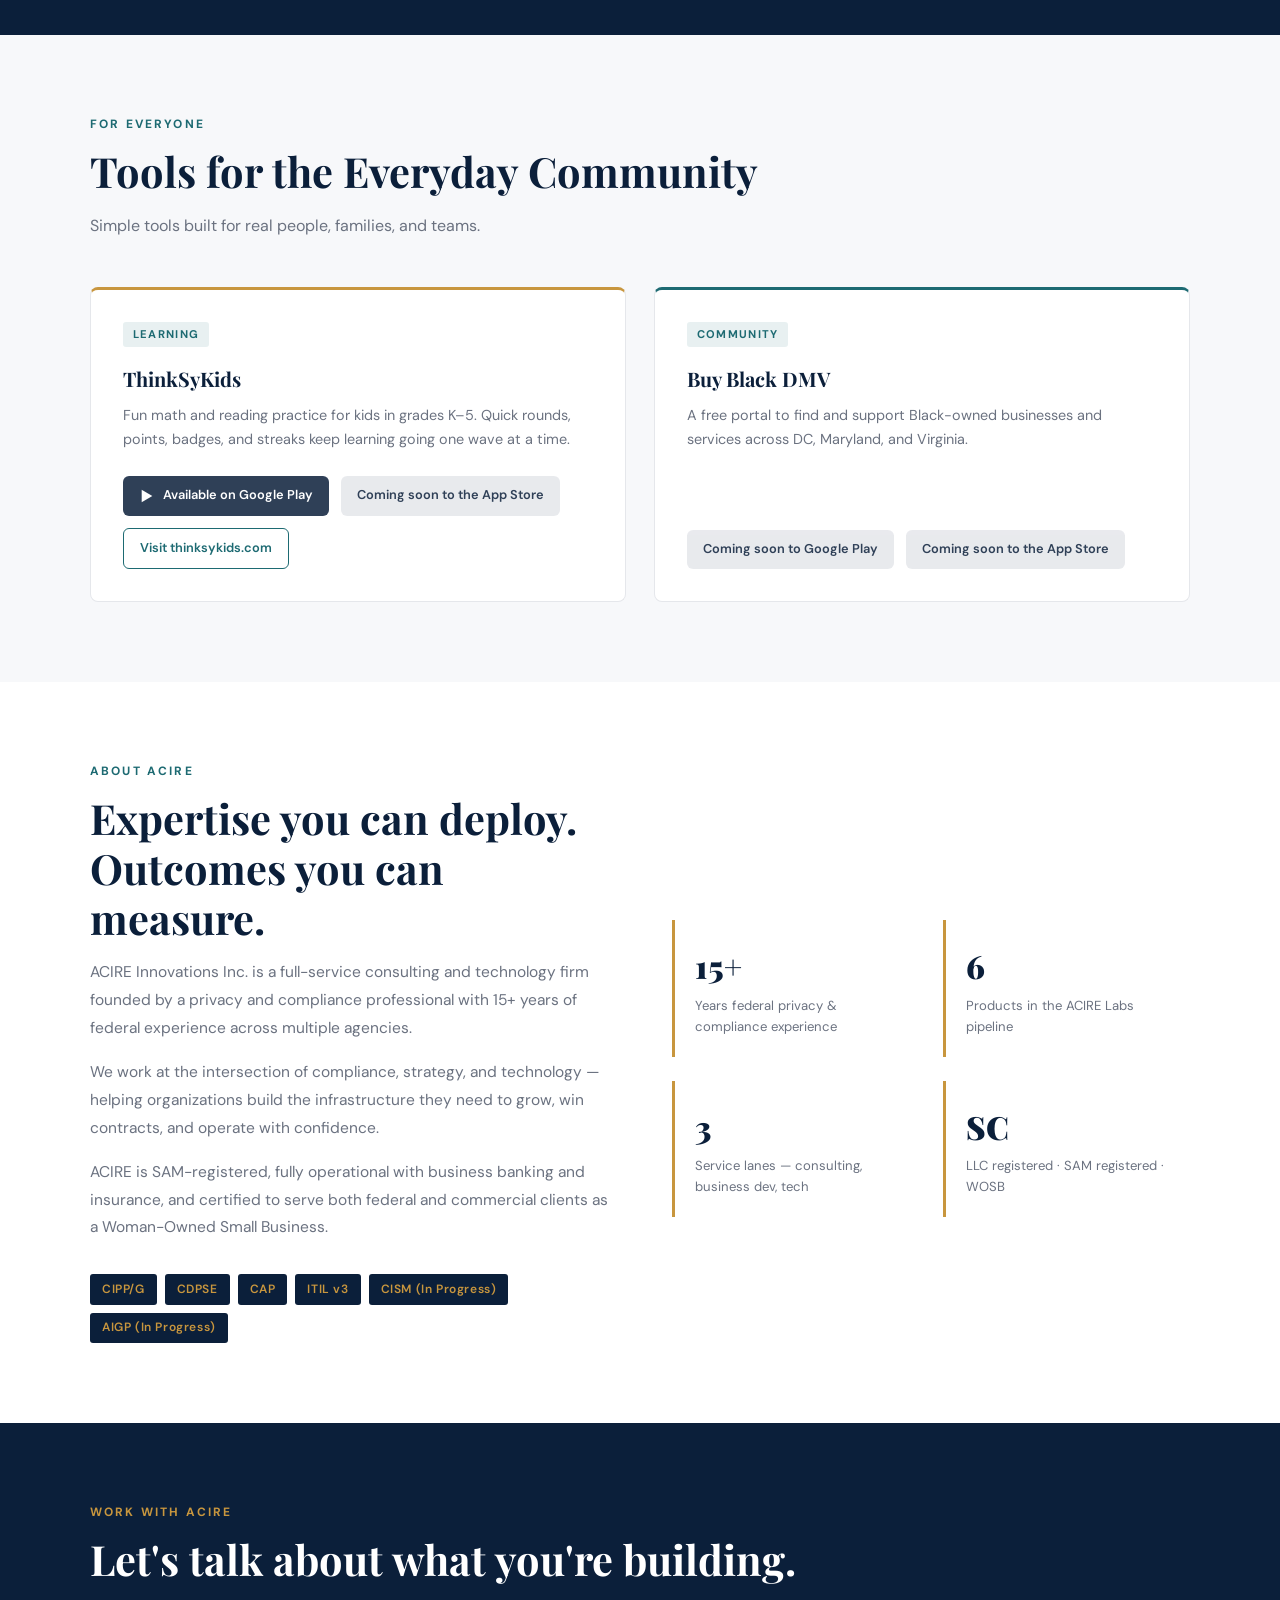
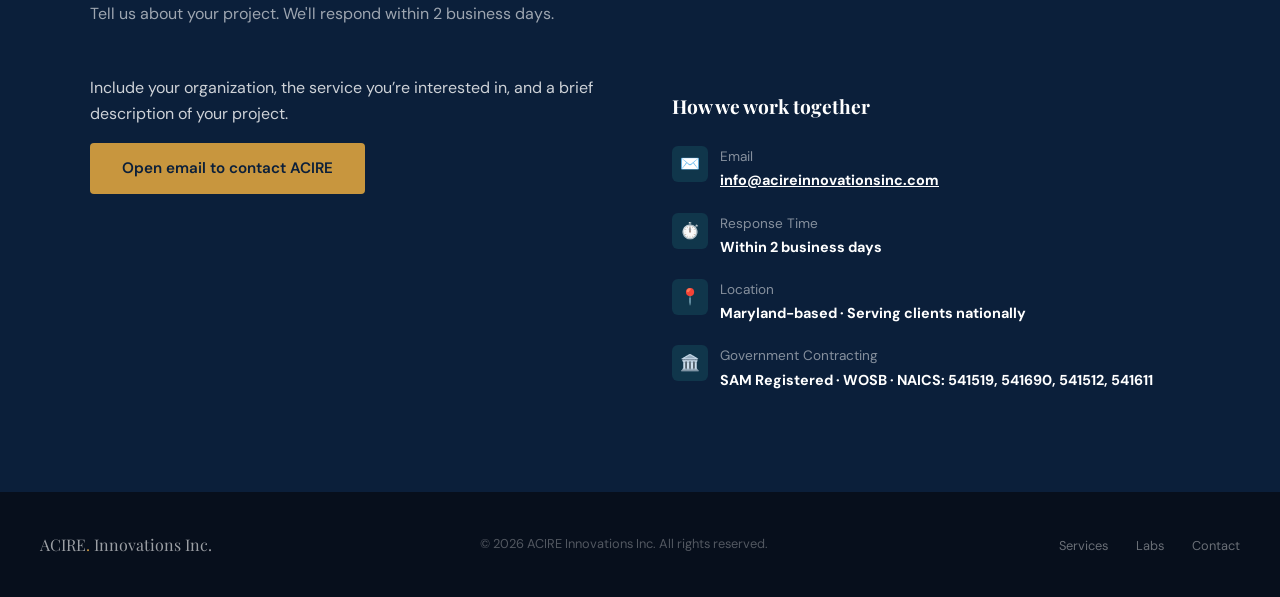
==== commit 2331c226: "Publish approved ACIRE website update" ====
--- a/index.html
+++ b/index.html
@@ -23,7 +23,10 @@
       --text: #1A2535;
     }
 
-    html { scroll-behavior: smooth; }
+    html { scroll-behavior: smooth; scroll-padding-top: 5rem; }
+    @media (prefers-reduced-motion: reduce) {
+      html { scroll-behavior: auto; }
+    }
 
     body {
       font-family: 'DM Sans', sans-serif;
@@ -281,7 +284,7 @@
     /* SERVICES */
     .services-grid {
       display: grid;
-      grid-template-columns: repeat(auto-fit, minmax(300px, 1fr));
+      grid-template-columns: repeat(auto-fit, minmax(min(100%, 300px), 1fr));
       gap: 2rem;
     }
 
@@ -481,7 +484,7 @@
     .community { background: var(--off-white); }
     .community-grid {
       display: grid;
-      grid-template-columns: repeat(auto-fit, minmax(300px, 1fr));
+      grid-template-columns: repeat(auto-fit, minmax(min(100%, 300px), 1fr));
       gap: 1.75rem;
     }
     .community-card {
@@ -510,6 +513,7 @@
       padding: 0.6rem 1rem; border-radius: 6px;
       cursor: default; opacity: 0.85;
     }
+    .play-badge.soon { background: var(--gray-light); color: var(--navy); }
     .play-badge svg { width: 16px; height: 16px; fill: currentColor; }
     .community-link {
       display: inline-flex; align-items: center;
@@ -681,39 +685,15 @@
       align-items: start;
     }
 
-    .contact-form {
+    .contact-email {
       display: flex;
       flex-direction: column;
       gap: 1rem;
     }
 
-    .form-row { display: grid; grid-template-columns: 1fr 1fr; gap: 1rem; }
-
-    .contact-form input,
-    .contact-form select,
-    .contact-form textarea {
-      width: 100%;
-      padding: 0.8rem 1rem;
-      background: rgba(255,255,255,0.07);
-      border: 1px solid rgba(255,255,255,0.15);
-      border-radius: 4px;
-      color: var(--white);
-      font-family: 'DM Sans', sans-serif;
-      font-size: 0.9rem;
-      transition: border-color 0.2s;
-      outline: none;
-    }
-
-    .contact-form input::placeholder,
-    .contact-form textarea::placeholder { color: rgba(255,255,255,0.35); }
-
-    .contact-form select option { background: var(--navy); }
-
-    .contact-form input:focus,
-    .contact-form select:focus,
-    .contact-form textarea:focus { border-color: var(--teal-light); }
-
-    .contact-form textarea { min-height: 140px; resize: vertical; }
+    .contact-email .btn-primary { align-self: flex-start; }
+    .contact-email p { color: rgba(255,255,255,0.8); }
+    .contact-item-text a { color: inherit; overflow-wrap: anywhere; }
 
     .contact-info { padding-top: 1rem; }
 
@@ -789,8 +769,8 @@
     footer a:hover { color: var(--gold); }
 
     /* RESPONSIVE */
-    @media (max-width: 768px) {
-      .nav-links { display: none; flex-direction: column; position: absolute; top: 64px; left: 0; right: 0; background: var(--navy); padding: 1.5rem 2rem; gap: 1rem; }
+    @media (max-width: 860px) {
+      .nav-links { display: none; flex-direction: column; position: absolute; top: 100%; left: 0; right: 0; background: var(--navy); padding: 1.5rem 2rem; gap: 1rem; }
       .nav-links.open { display: flex; }
       .hamburger { display: block; }
       nav { padding: 1rem 1.5rem; }
@@ -798,7 +778,6 @@
       .hero { padding: 6rem 1.5rem 4rem; }
       .about-grid { grid-template-columns: 1fr; gap: 2.5rem; }
       .contact-grid { grid-template-columns: 1fr; gap: 2rem; }
-      .form-row { grid-template-columns: 1fr; }
       footer { flex-direction: column; align-items: flex-start; }
     }
   </style>
@@ -808,8 +787,8 @@
 <!-- NAV -->
 <nav>
   <a href="#" class="nav-logo">ACIRE<span>.</span></a>
-  <button class="hamburger" onclick="document.querySelector('.nav-links').classList.toggle('open')">☰</button>
-  <ul class="nav-links">
+  <button type="button" class="hamburger" aria-label="Main menu" aria-expanded="false" aria-controls="main-menu">☰</button>
+  <ul class="nav-links" id="main-menu">
     <li><a href="#services">Services</a></li>
     <li><a href="#business">Business Dev</a></li>
     <li><a href="#labs">ACIRE Labs</a></li>
@@ -921,9 +900,9 @@
     <p class="section-sub">Flat-rate services so you know exactly what you're getting and what it costs. No surprises.</p>
 
     <div class="pricing-tabs">
-      <button class="tab-btn active" onclick="showTab('branding')">Branding & Design</button>
-      <button class="tab-btn" onclick="showTab('web')">Web Presence</button>
-      <button class="tab-btn" onclick="showTab('setup')">Business Setup</button>
+      <button type="button" class="tab-btn active" aria-controls="branding" aria-pressed="true">Branding & Design</button>
+      <button type="button" class="tab-btn" aria-controls="web" aria-pressed="false">Web Presence</button>
+      <button type="button" class="tab-btn" aria-controls="setup" aria-pressed="false">Business Setup</button>
     </div>
 
     <div id="branding" class="tab-panel active">
@@ -1072,12 +1051,8 @@
         <p>Lightweight SaaS for small federal contractors tracking NIST 800-53 role-based training, CMMC, FedRAMP, and FISMA completion with auto-generated SSP evidence packages.</p>
       </div>
       <div class="lab-card">
-        <figure class="lab-shot">
-          <img src="[data-uri]" alt="ACIRE PrivacyOps dashboard showing assessments, open privacy risks, and items awaiting review" loading="lazy">
-          <figcaption>Preview · sample data</figcaption>
-        </figure>
         <span class="lab-tag beta">New</span>
-        <h3>ACIRE PrivacyOps</h3>
+        <h3>ACIREPrivacy</h3>
         <p>Privacy program operations for federal agencies and contractors. Run PTAs and PIAs, track privacy risks, and produce review-ready documents. Built to be customized and deployed inside your own environment.</p>
       </div>
       <div class="lab-card">
@@ -1107,12 +1082,22 @@
     <p class="section-sub">Simple tools built for real people, families, and teams.</p>
     <div class="community-grid">
       <div class="community-card accent">
-        <span class="lab-tag">Learning · Open Testing</span>
+        <span class="lab-tag">Learning</span>
         <h3>ThinkSyKids</h3>
         <p>Fun math and reading practice for kids in grades K–5. Quick rounds, points, badges, and streaks keep learning going one wave at a time.</p>
         <div class="community-links">
-          <span class="play-badge"><svg viewBox="0 0 24 24" aria-hidden="true"><path d="M4 2.5v19l16-9.5z"/></svg> Open Testing on Google Play</span>
+          <span class="play-badge"><svg viewBox="0 0 24 24" aria-hidden="true"><path d="M4 2.5v19l16-9.5z"/></svg> Available on Google Play</span>
+          <span class="play-badge soon">Coming soon to the App Store</span>
           <a class="community-link" href="https://thinksykids.com" target="_blank" rel="noopener">Visit thinksykids.com</a>
+        </div>
+      </div>
+      <div class="community-card">
+        <span class="lab-tag">Community</span>
+        <h3>Buy Black DMV</h3>
+        <p>A free portal to find and support Black-owned businesses and services across DC, Maryland, and Virginia.</p>
+        <div class="community-links">
+          <span class="play-badge soon">Coming soon to Google Play</span>
+          <span class="play-badge soon">Coming soon to the App Store</span>
         </div>
       </div>
     </div>
@@ -1169,37 +1154,17 @@
     <h2 class="section-title">Let's talk about what you're building.</h2>
     <p class="section-sub">Tell us about your project. We'll respond within 2 business days.</p>
     <div class="contact-grid">
-      <form class="contact-form" action="https://formspree.io/f/info@acireinnovationsinc.com" method="POST">
-        <div class="form-row">
-          <input type="text" name="name" placeholder="Your Name" required />
-          <input type="email" name="email" placeholder="Email Address" required />
-        </div>
-        <input type="text" name="organization" placeholder="Organization / Company" />
-        <select name="service">
-          <option value="" disabled selected>Service Interest</option>
-          <option>Privacy & Compliance Consulting</option>
-          <option>Business Development Services</option>
-          <option>Technology / App Development</option>
-          <option>ACIRE Labs Product</option>
-          <option>Not sure yet — let's talk</option>
-        </select>
-        <select name="engagement">
-          <option value="" disabled selected>Engagement Type</option>
-          <option>Advisory (hourly)</option>
-          <option>Project-based</option>
-          <option>Monthly Retainer</option>
-          <option>Business Dev / One-time</option>
-        </select>
-        <textarea name="message" placeholder="Tell us about your project or challenge..."></textarea>
-        <button type="submit" class="btn-primary" style="width:100%;text-align:center;border:none;cursor:pointer;font-size:0.95rem;">Send Message</button>
-      </form>
+      <div class="contact-email">
+        <p>Include your organization, the service you’re interested in, and a brief description of your project.</p>
+        <a class="btn-primary" href="mailto:info@acireinnovationsinc.com?subject=ACIRE%20project%20inquiry">Open email to contact ACIRE</a>
+      </div>
       <div class="contact-info">
         <h3>How we work together</h3>
         <div class="contact-item">
           <div class="contact-item-icon">✉️</div>
           <div class="contact-item-text">
             <p>Email</p>
-            <strong>info@acireinnovationsinc.com</strong>
+            <strong><a href="mailto:info@acireinnovationsinc.com">info@acireinnovationsinc.com</a></strong>
           </div>
         </div>
         <div class="contact-item">
@@ -1240,12 +1205,39 @@
 </footer>
 
 <script>
-  function showTab(id) {
-    document.querySelectorAll('.tab-panel').forEach(p => p.classList.remove('active'));
-    document.querySelectorAll('.tab-btn').forEach(b => b.classList.remove('active'));
-    document.getElementById(id).classList.add('active');
-    event.target.classList.add('active');
+  const menuButton = document.querySelector('.hamburger');
+  const menu = document.getElementById('main-menu');
+
+  function setMenuOpen(open) {
+    menu.classList.toggle('open', open);
+    menuButton.setAttribute('aria-expanded', String(open));
   }
+
+  menuButton.addEventListener('click', () => setMenuOpen(!menu.classList.contains('open')));
+  menu.querySelectorAll('a').forEach(link => {
+    link.addEventListener('click', () => {
+      if (menu.classList.contains('open')) menuButton.focus();
+      setMenuOpen(false);
+    });
+  });
+  document.querySelector('nav').addEventListener('keydown', event => {
+    if (event.key === 'Escape' && menu.classList.contains('open')) {
+      setMenuOpen(false);
+      menuButton.focus();
+    }
+  });
+
+  const pricingButtons = document.querySelectorAll('.tab-btn');
+  pricingButtons.forEach(button => {
+    button.addEventListener('click', () => {
+      pricingButtons.forEach(option => {
+        const active = option === button;
+        option.classList.toggle('active', active);
+        option.setAttribute('aria-pressed', String(active));
+        document.getElementById(option.getAttribute('aria-controls')).classList.toggle('active', active);
+      });
+    });
+  });
 </script>
 
 </body>
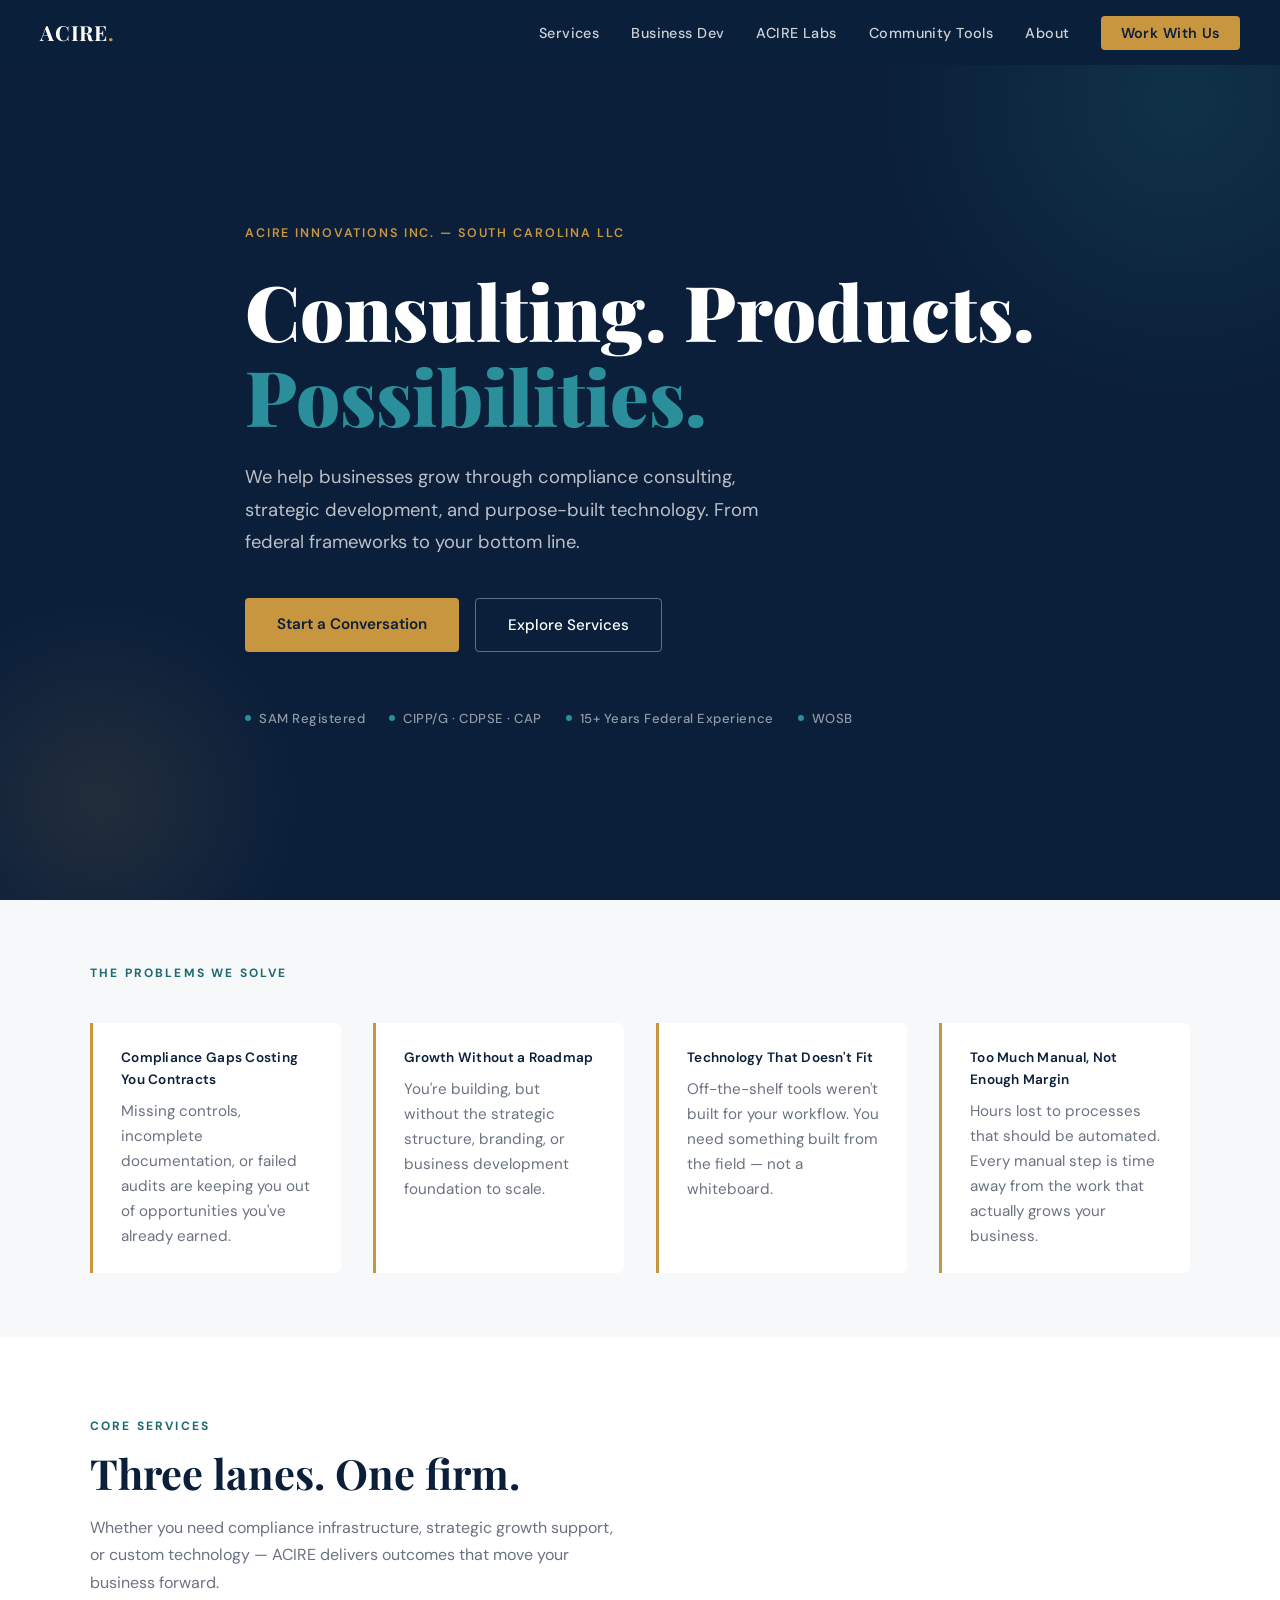
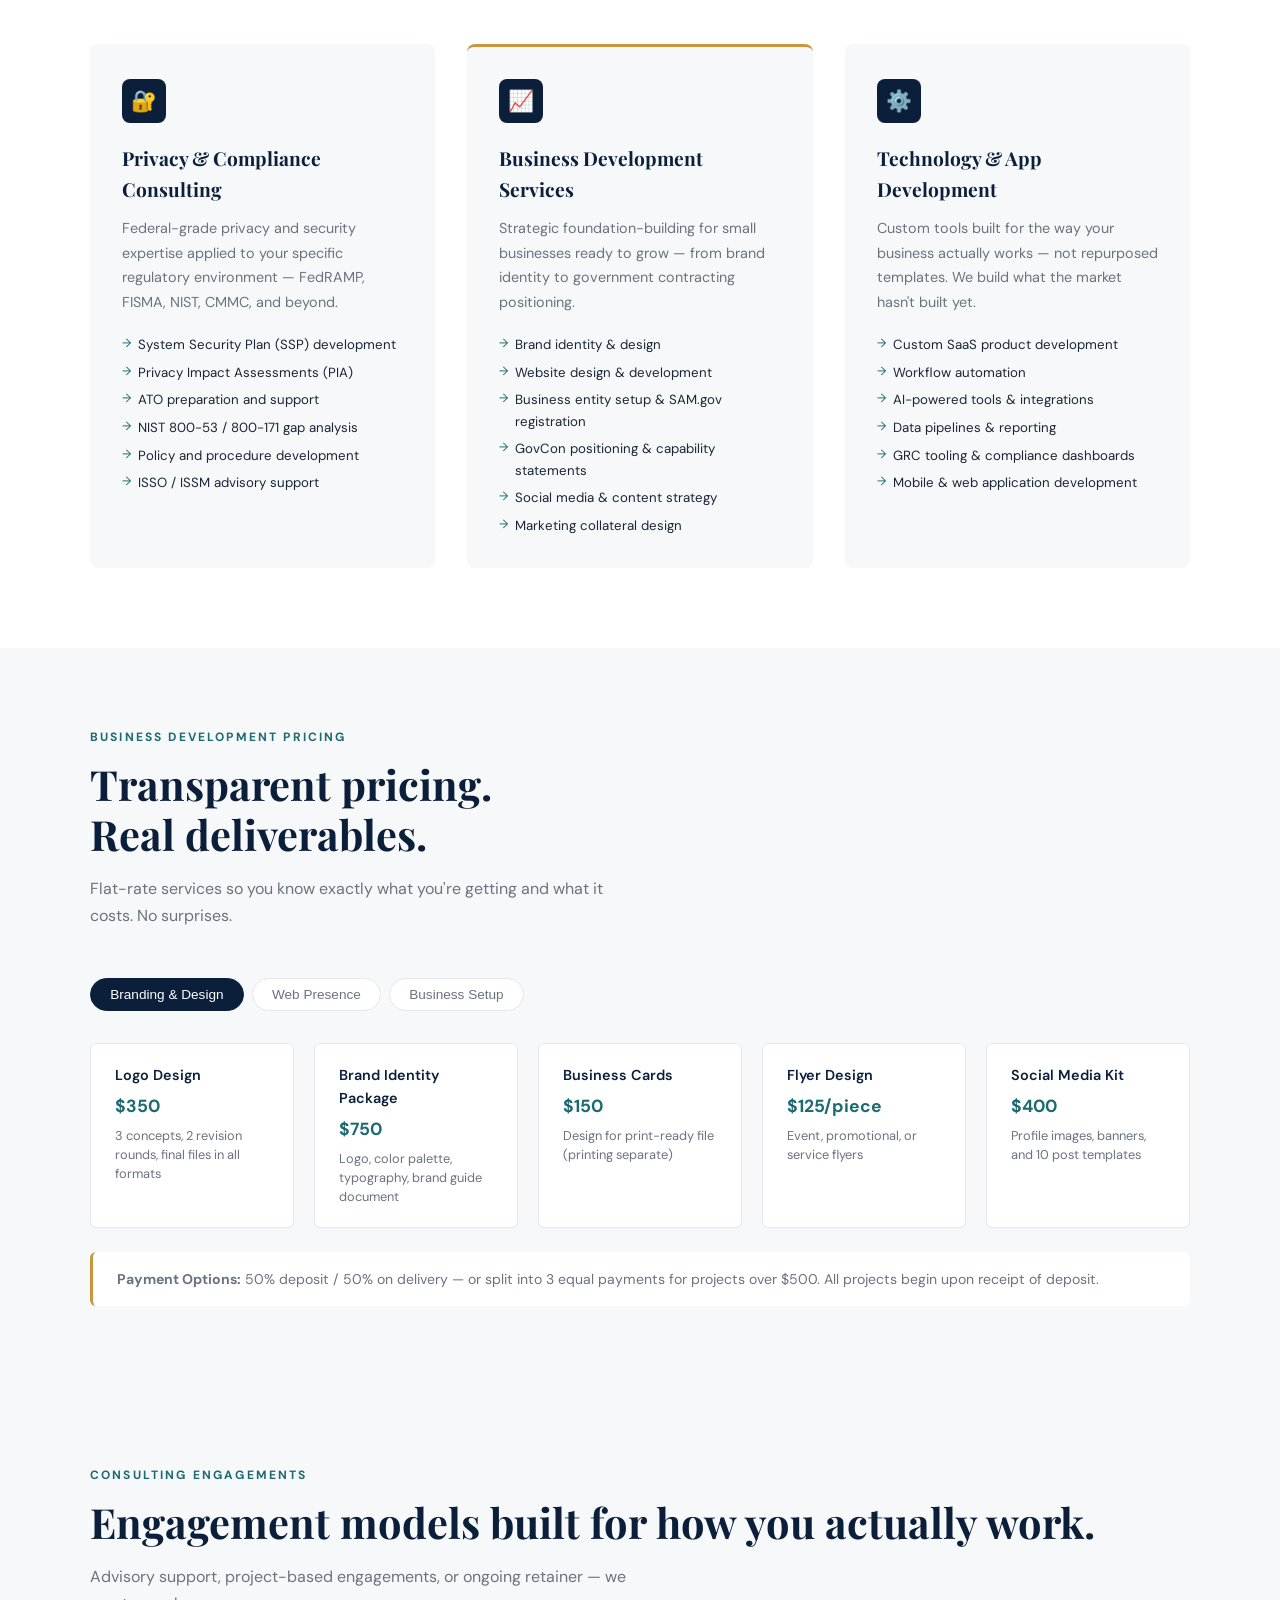
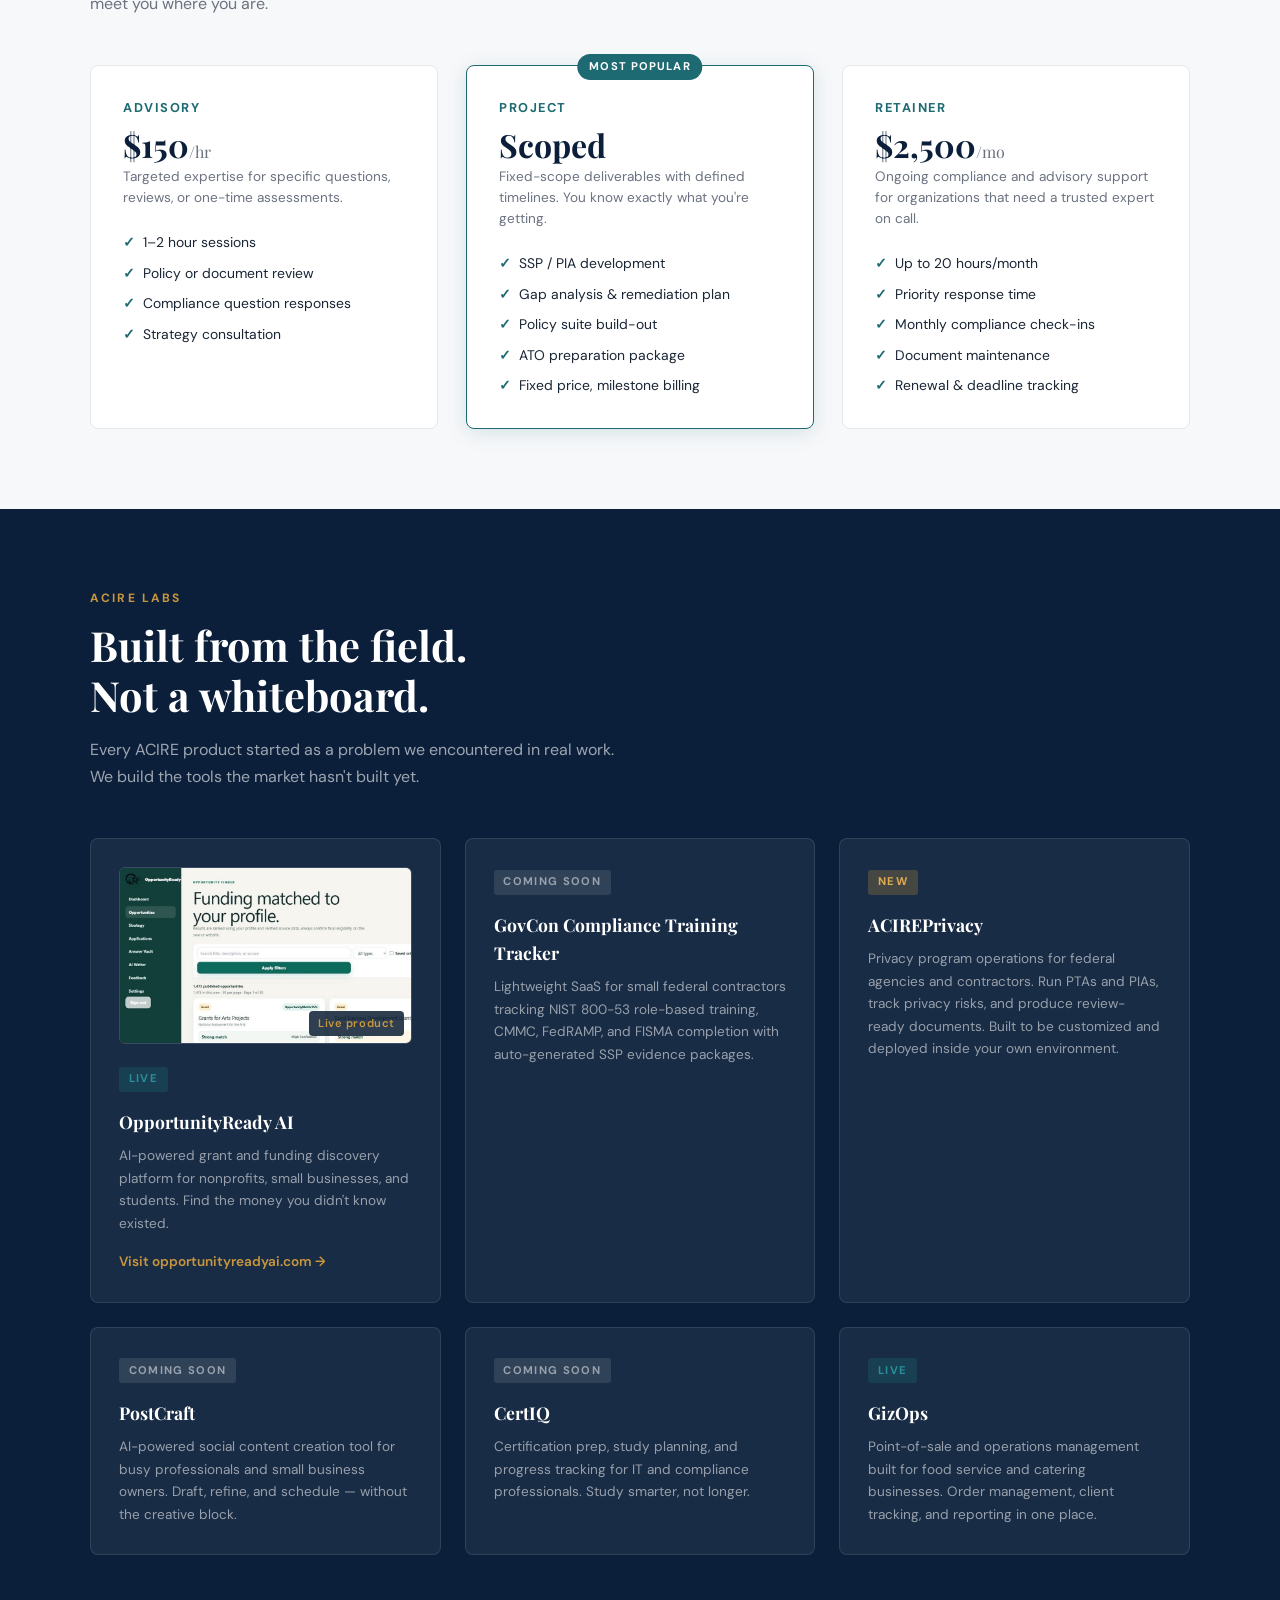
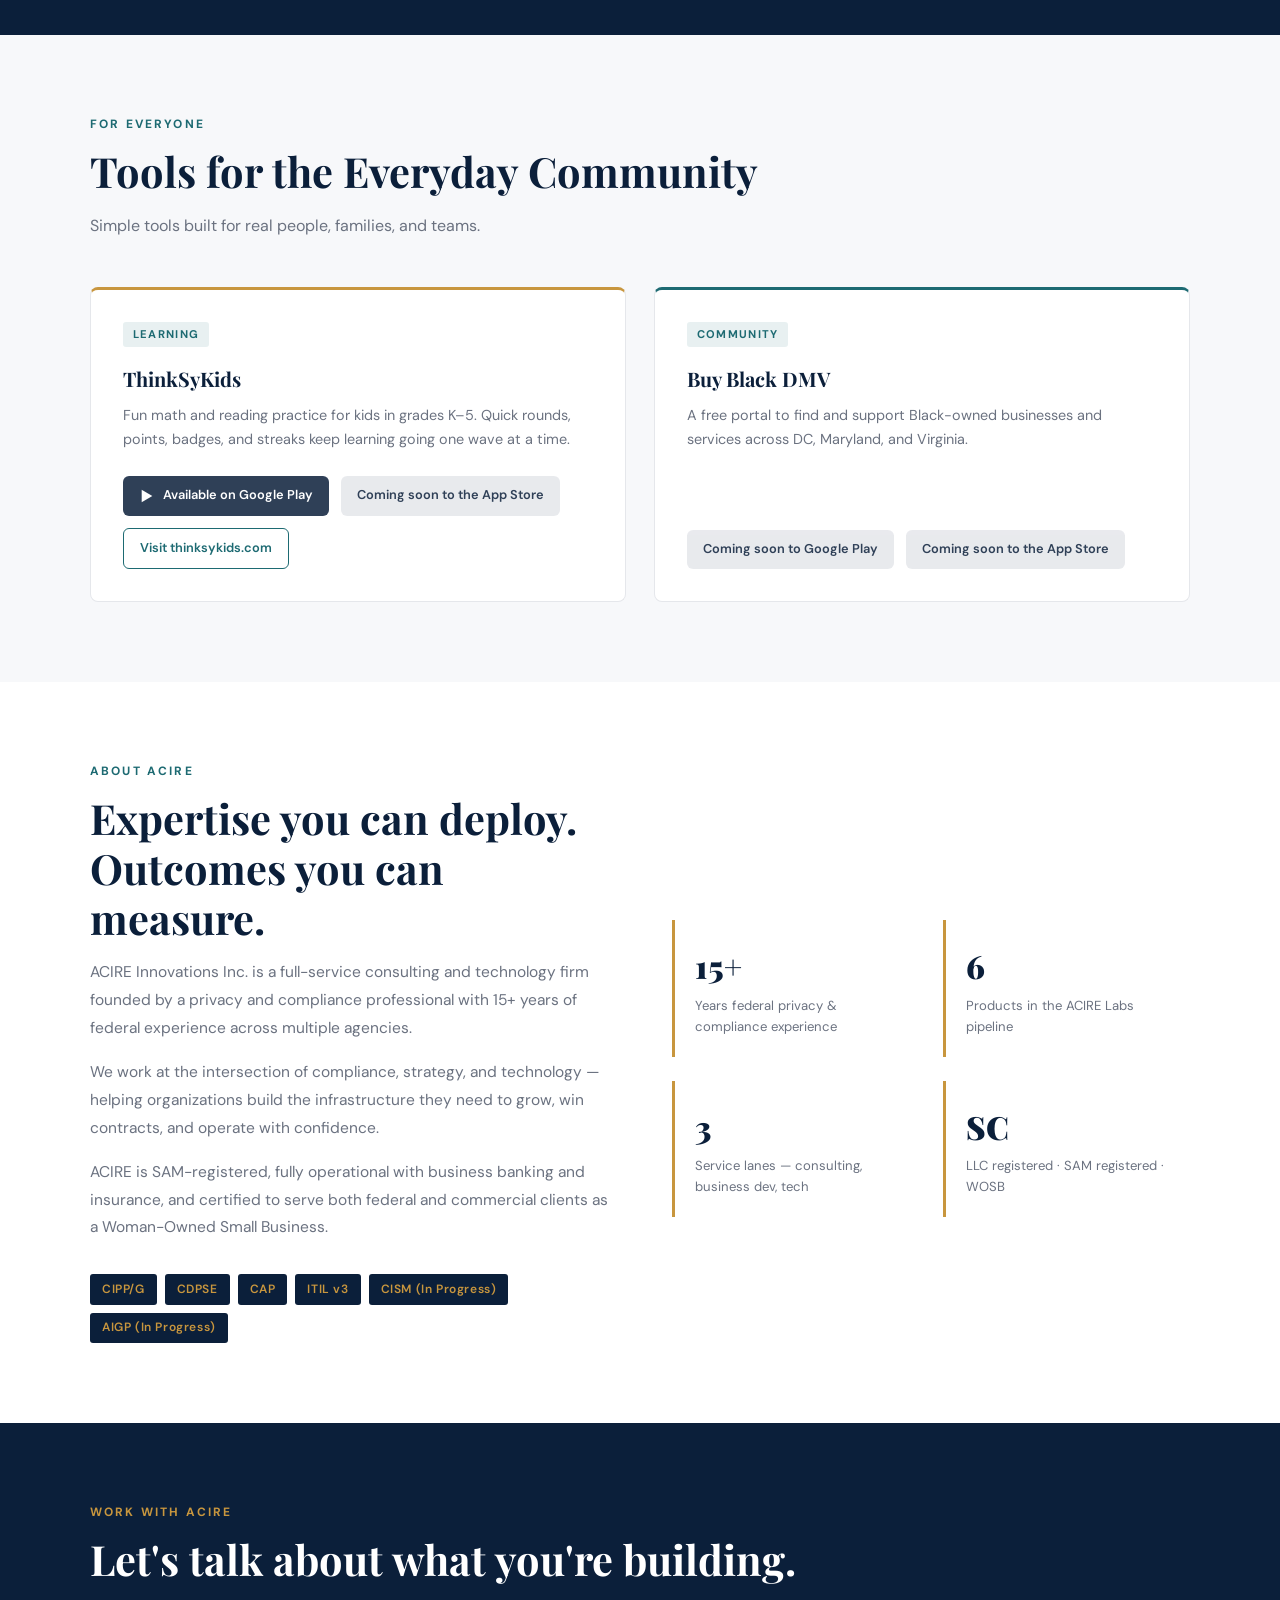
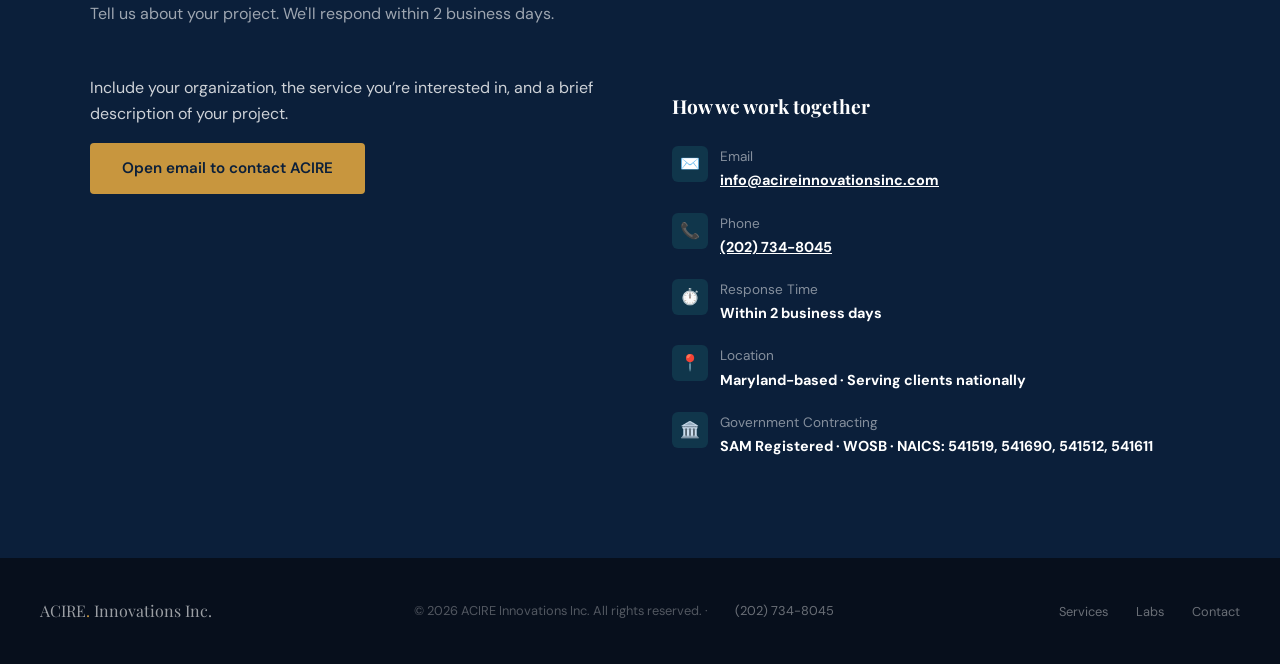
==== commit 7d125b72: "Add business phone (202) 734-8045 to contact section and footer Co-Authored-By: Claude Opus 5.5 <nor" ====
--- a/index.html
+++ b/index.html
@@ -1168,6 +1168,13 @@
           </div>
         </div>
         <div class="contact-item">
+          <div class="contact-item-icon">📞</div>
+          <div class="contact-item-text">
+            <p>Phone</p>
+            <strong><a href="tel:+12027348045">(202) 734-8045</a></strong>
+          </div>
+        </div>
+        <div class="contact-item">
           <div class="contact-item-icon">⏱️</div>
           <div class="contact-item-text">
             <p>Response Time</p>
@@ -1196,7 +1203,7 @@
 <!-- FOOTER -->
 <footer>
   <div class="footer-logo">ACIRE<span>.</span> Innovations Inc.</div>
-  <p>© 2026 ACIRE Innovations Inc. All rights reserved.</p>
+  <p>© 2026 ACIRE Innovations Inc. All rights reserved. · <a href="tel:+12027348045">(202) 734-8045</a></p>
   <div>
     <a href="#services">Services</a>
     <a href="#labs">Labs</a>
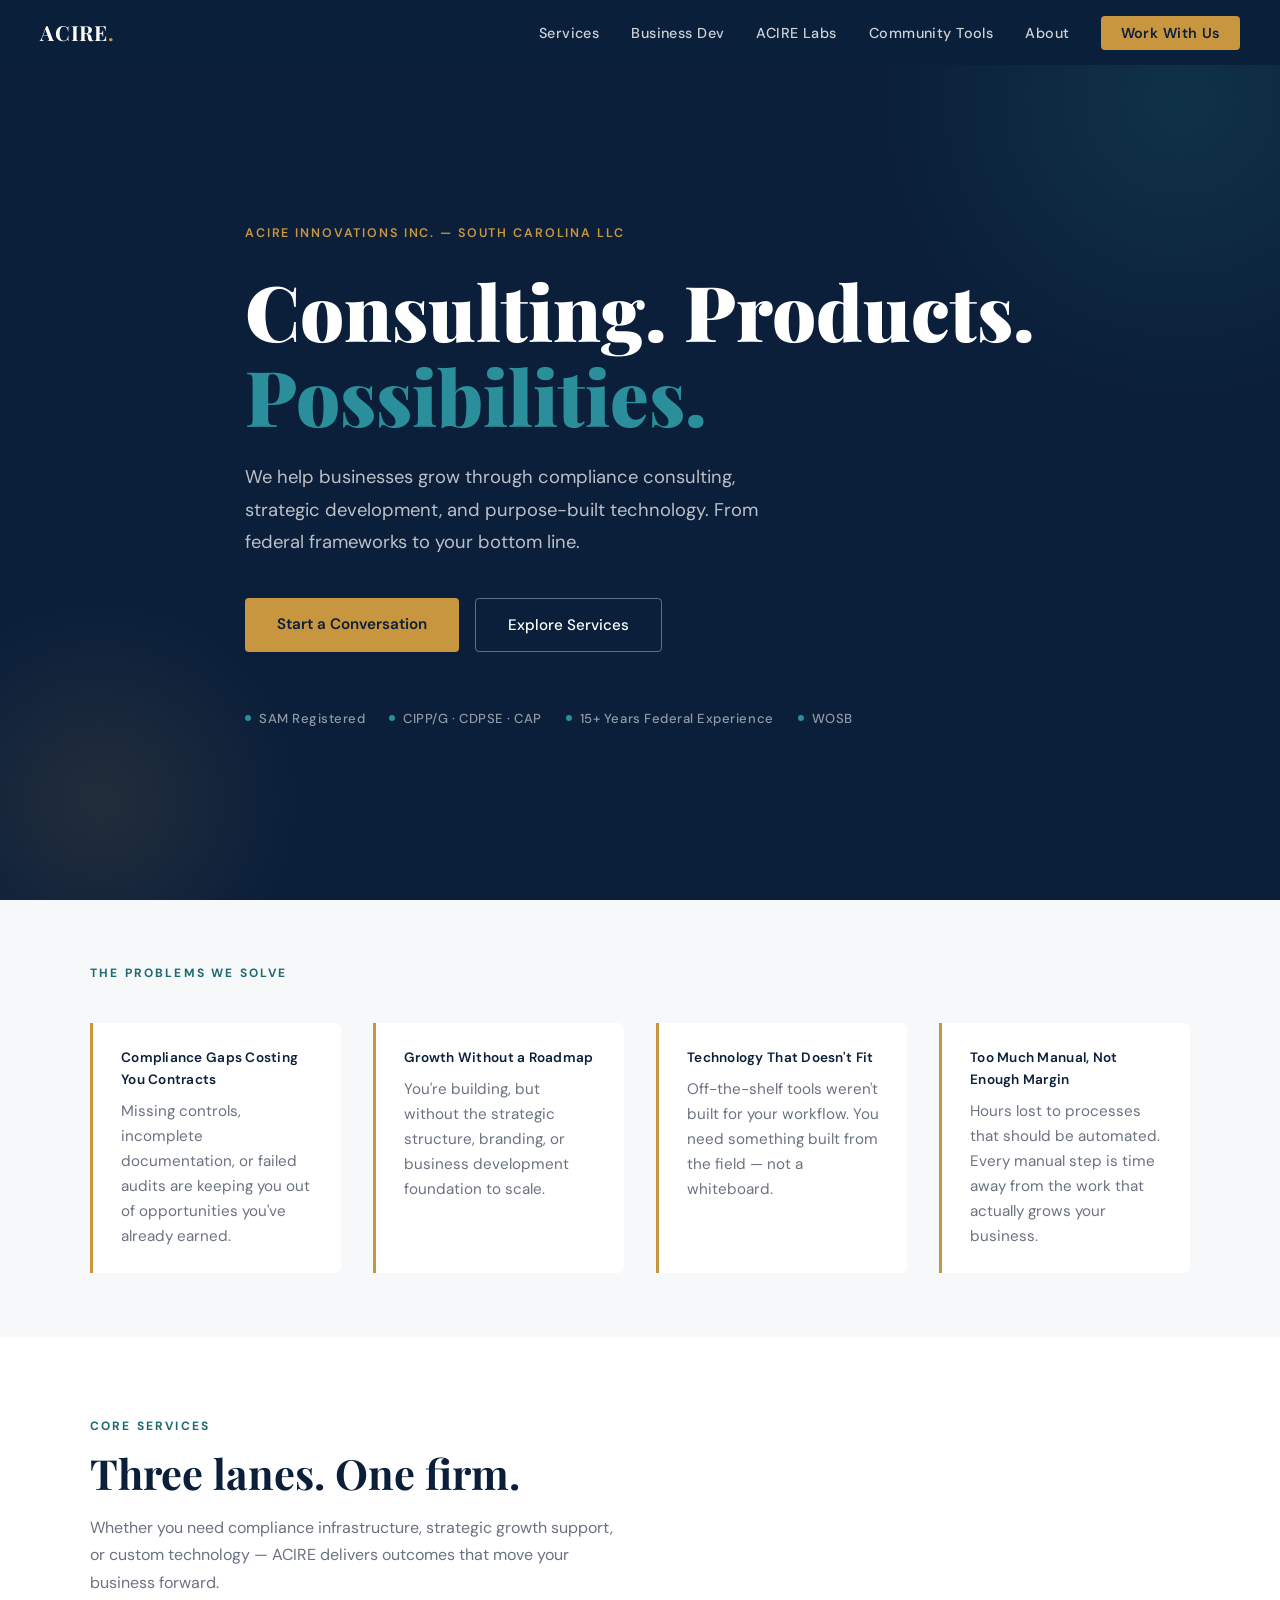
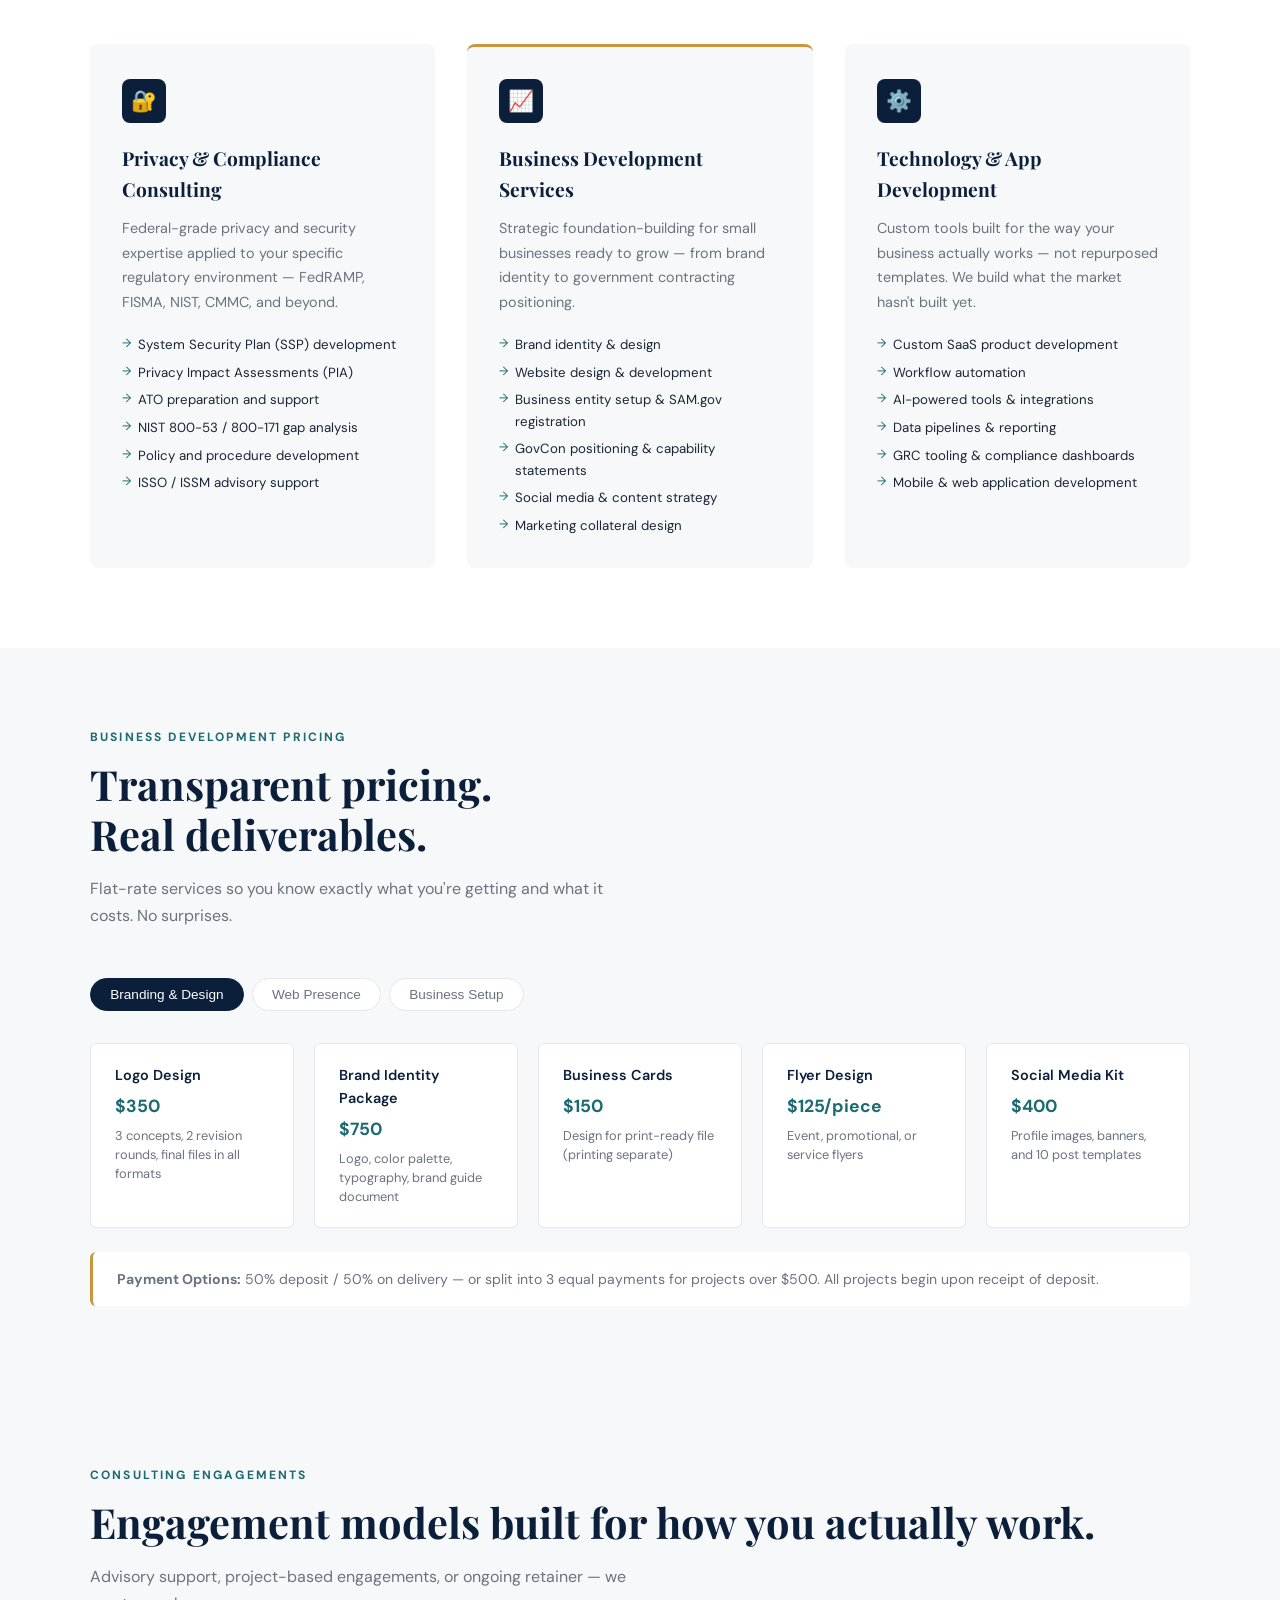
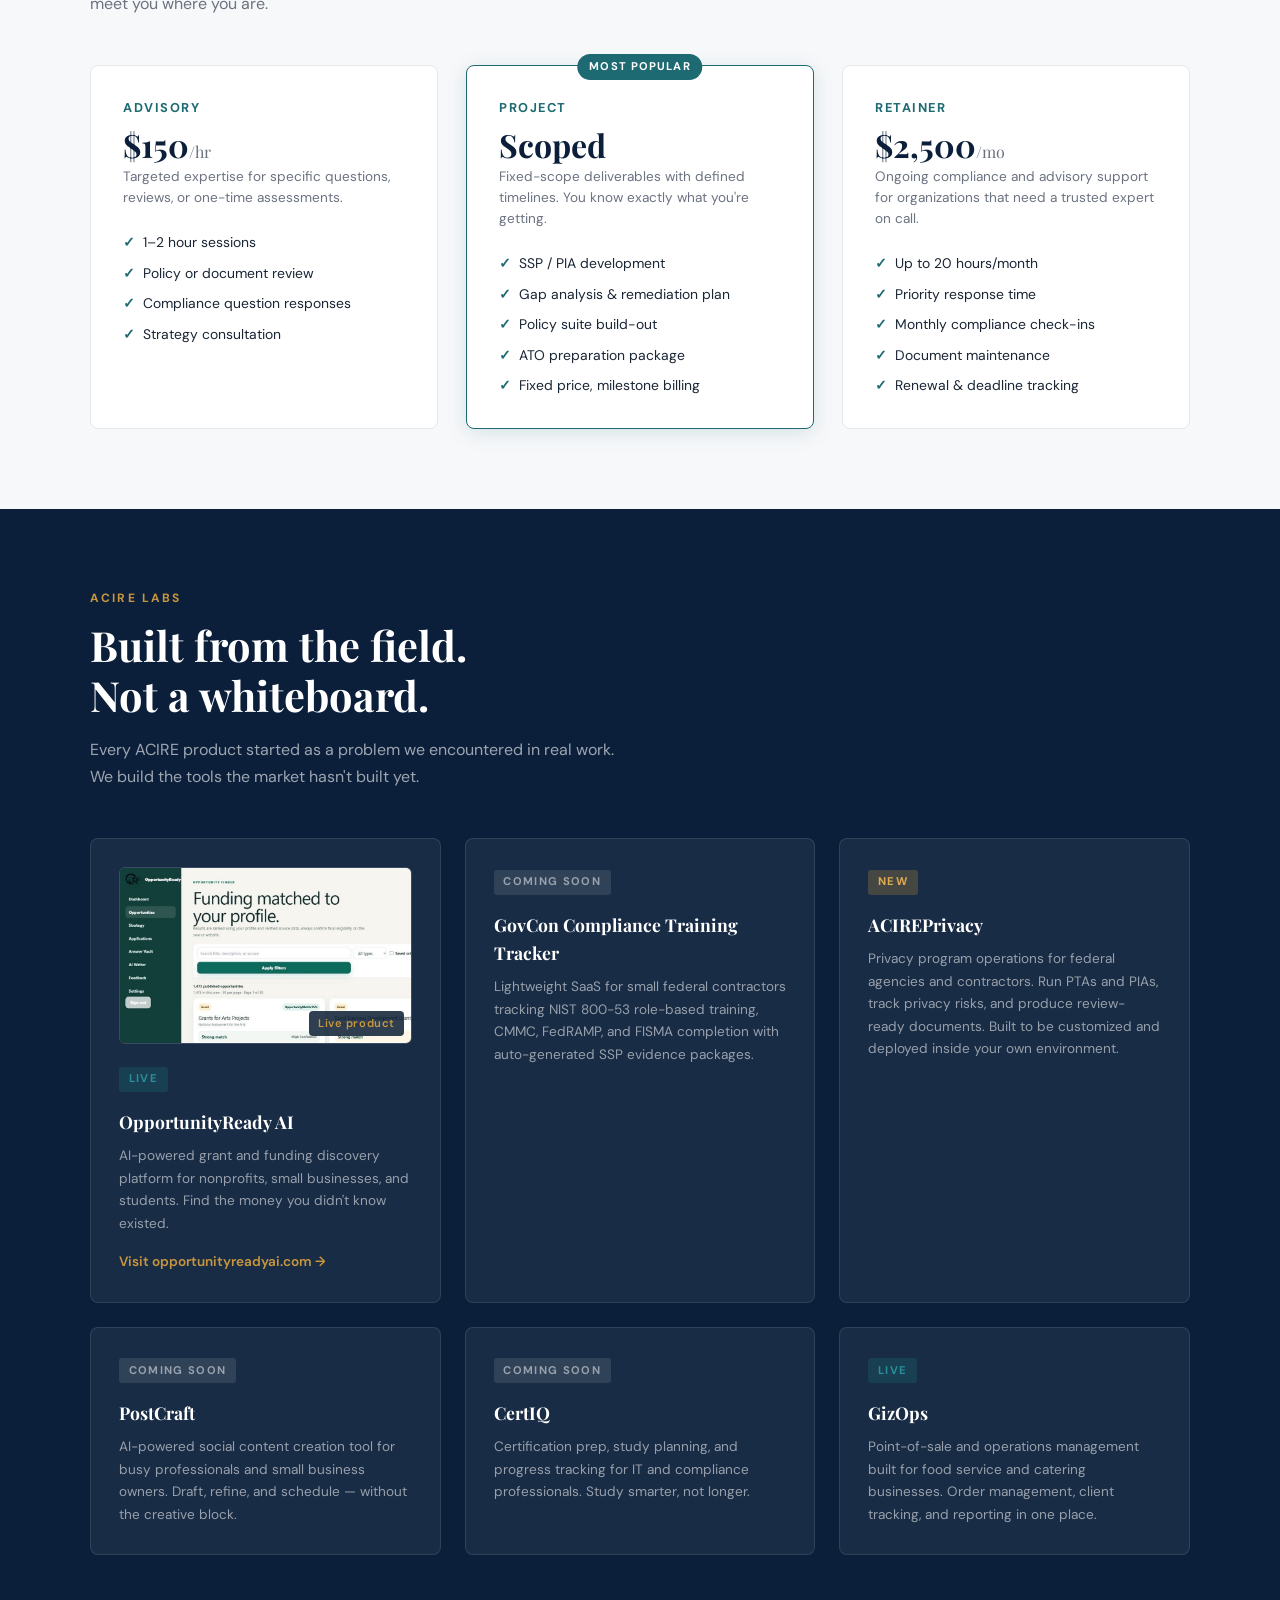
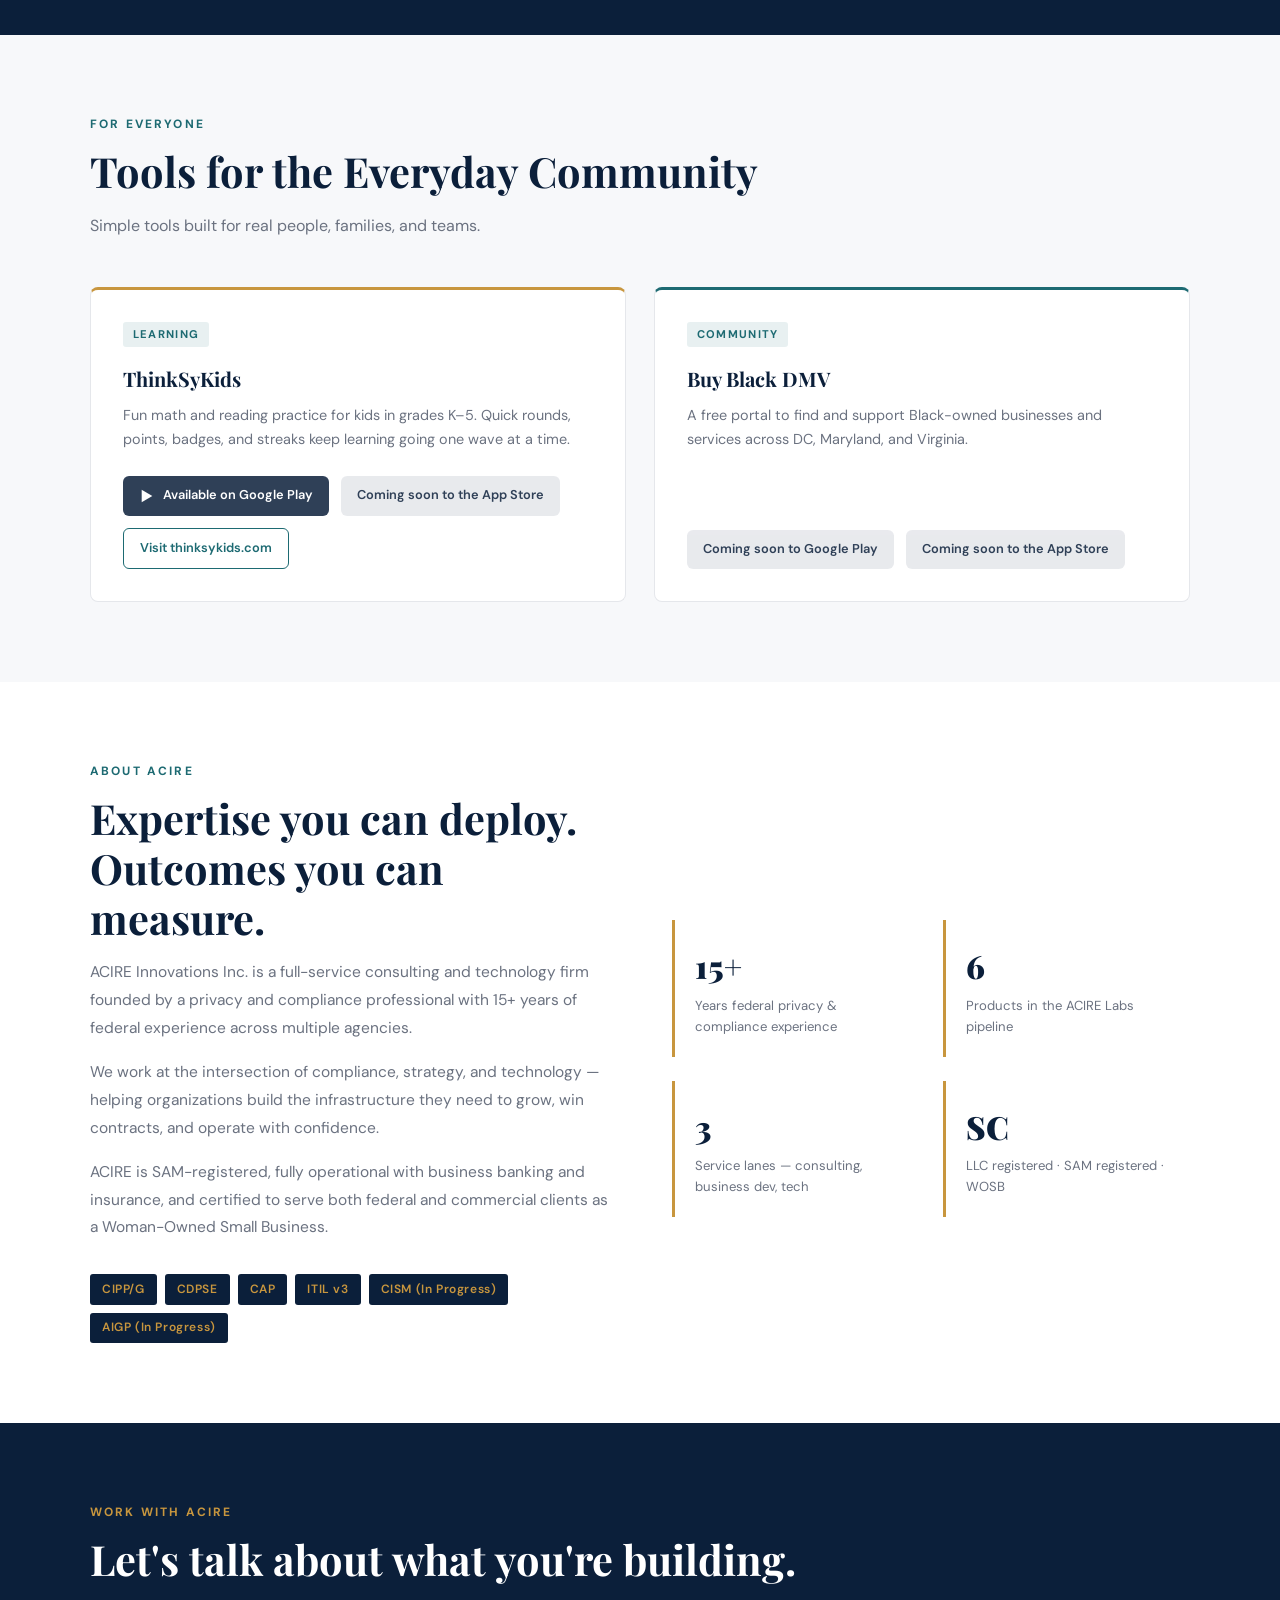
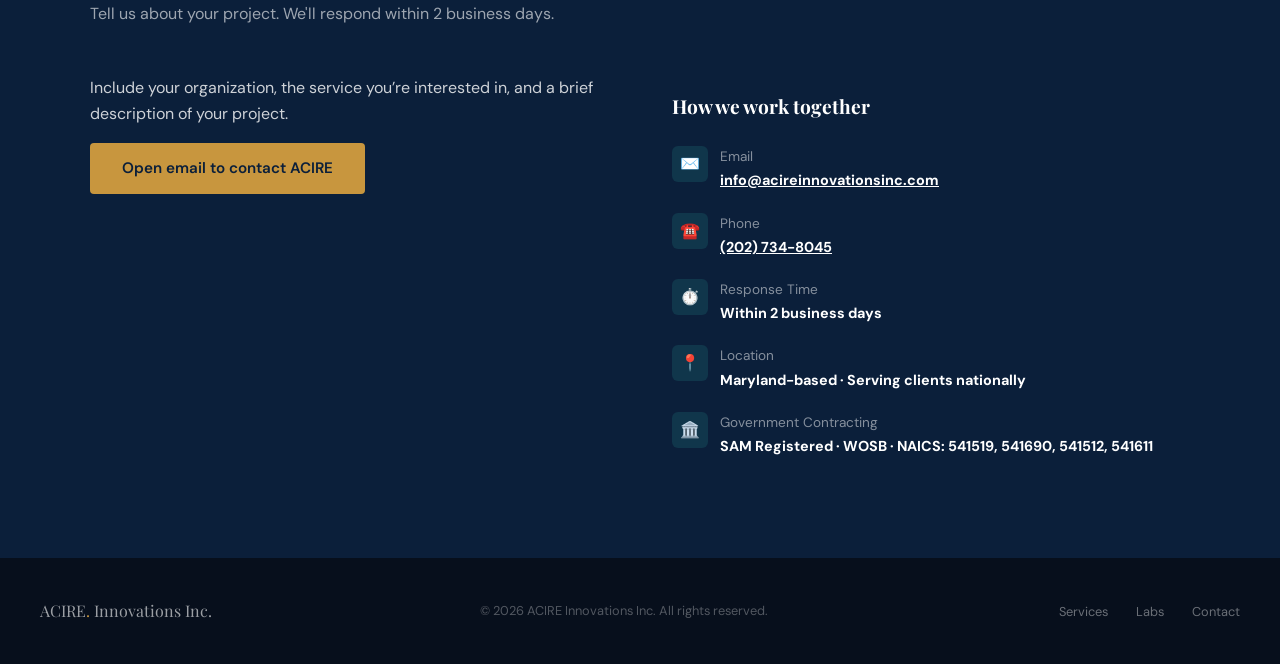
==== commit 8a904d73: "Add ACIRE business phone to contact section" ====
--- a/index.html
+++ b/index.html
@@ -1168,7 +1168,7 @@
           </div>
         </div>
         <div class="contact-item">
-          <div class="contact-item-icon">📞</div>
+          <div class="contact-item-icon" aria-hidden="true">☎️</div>
           <div class="contact-item-text">
             <p>Phone</p>
             <strong><a href="tel:+12027348045">(202) 734-8045</a></strong>
@@ -1203,7 +1203,7 @@
 <!-- FOOTER -->
 <footer>
   <div class="footer-logo">ACIRE<span>.</span> Innovations Inc.</div>
-  <p>© 2026 ACIRE Innovations Inc. All rights reserved. · <a href="tel:+12027348045">(202) 734-8045</a></p>
+  <p>© 2026 ACIRE Innovations Inc. All rights reserved.</p>
   <div>
     <a href="#services">Services</a>
     <a href="#labs">Labs</a>
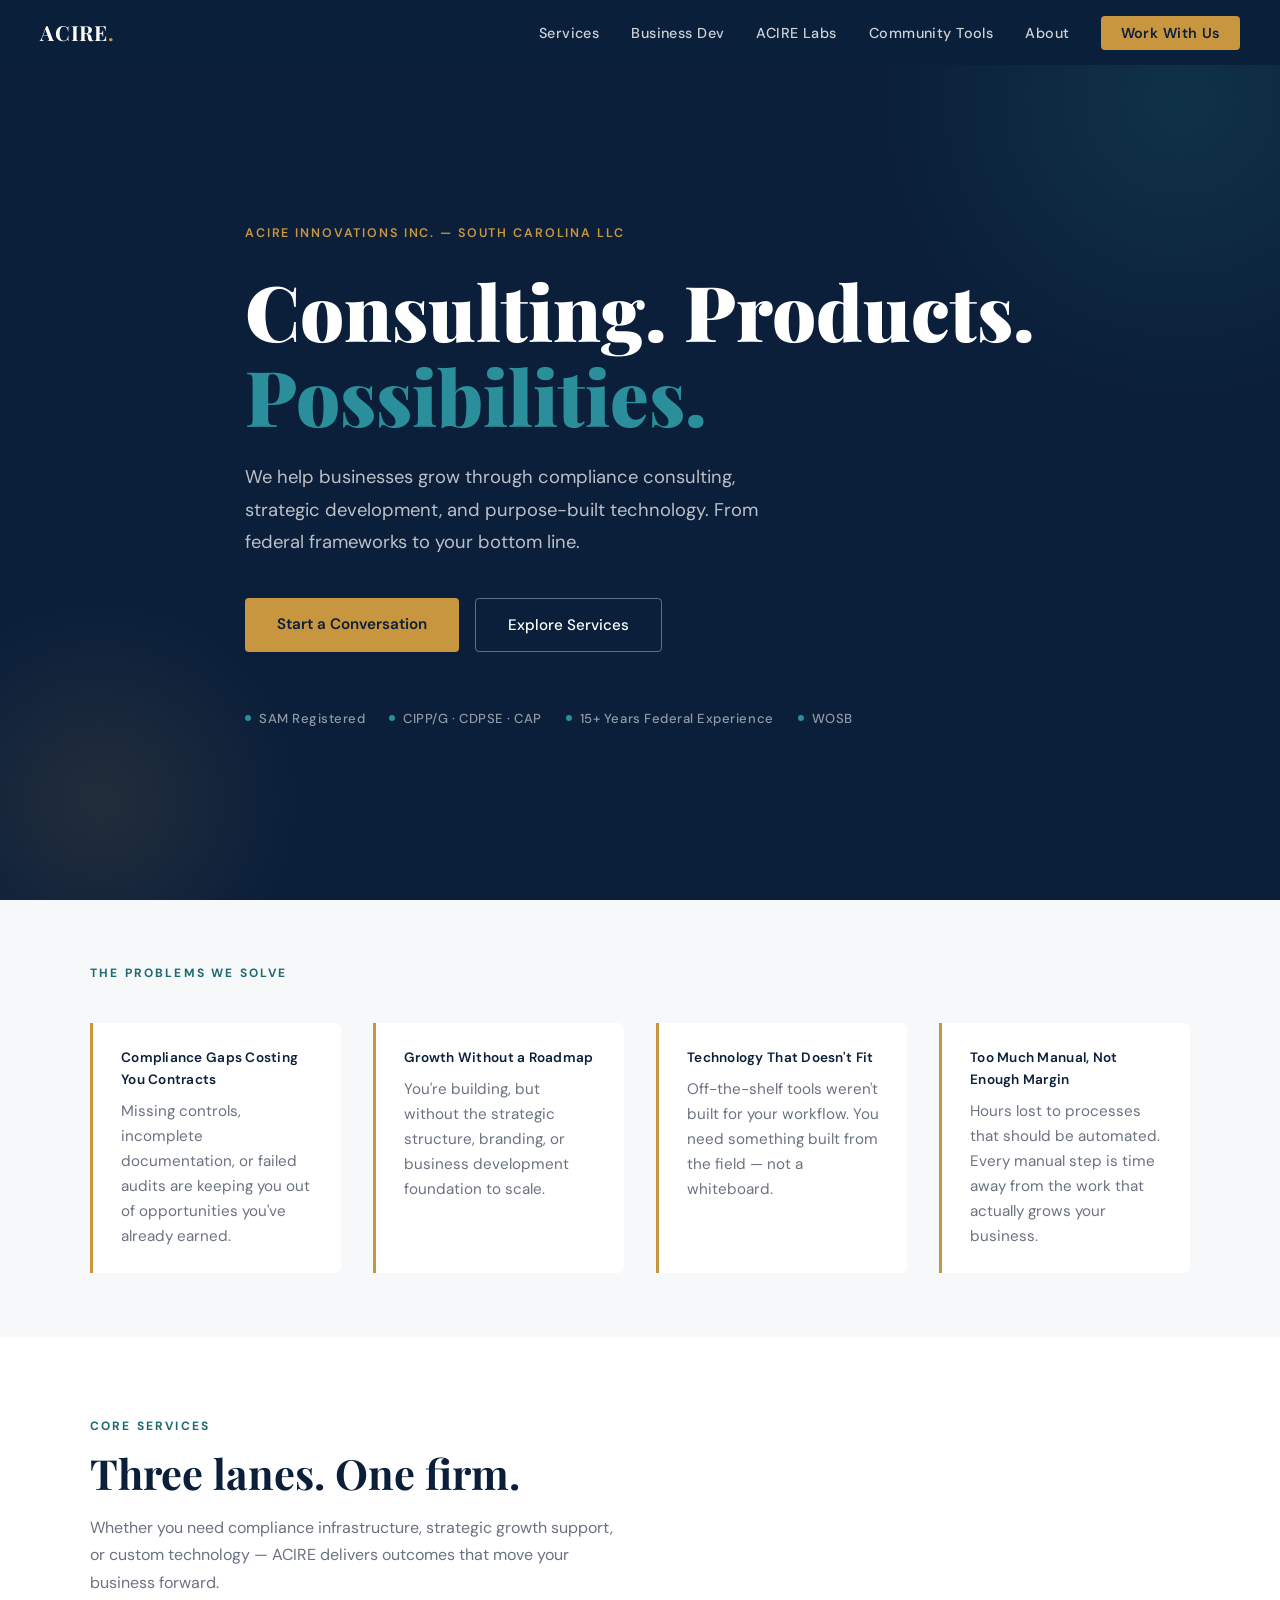
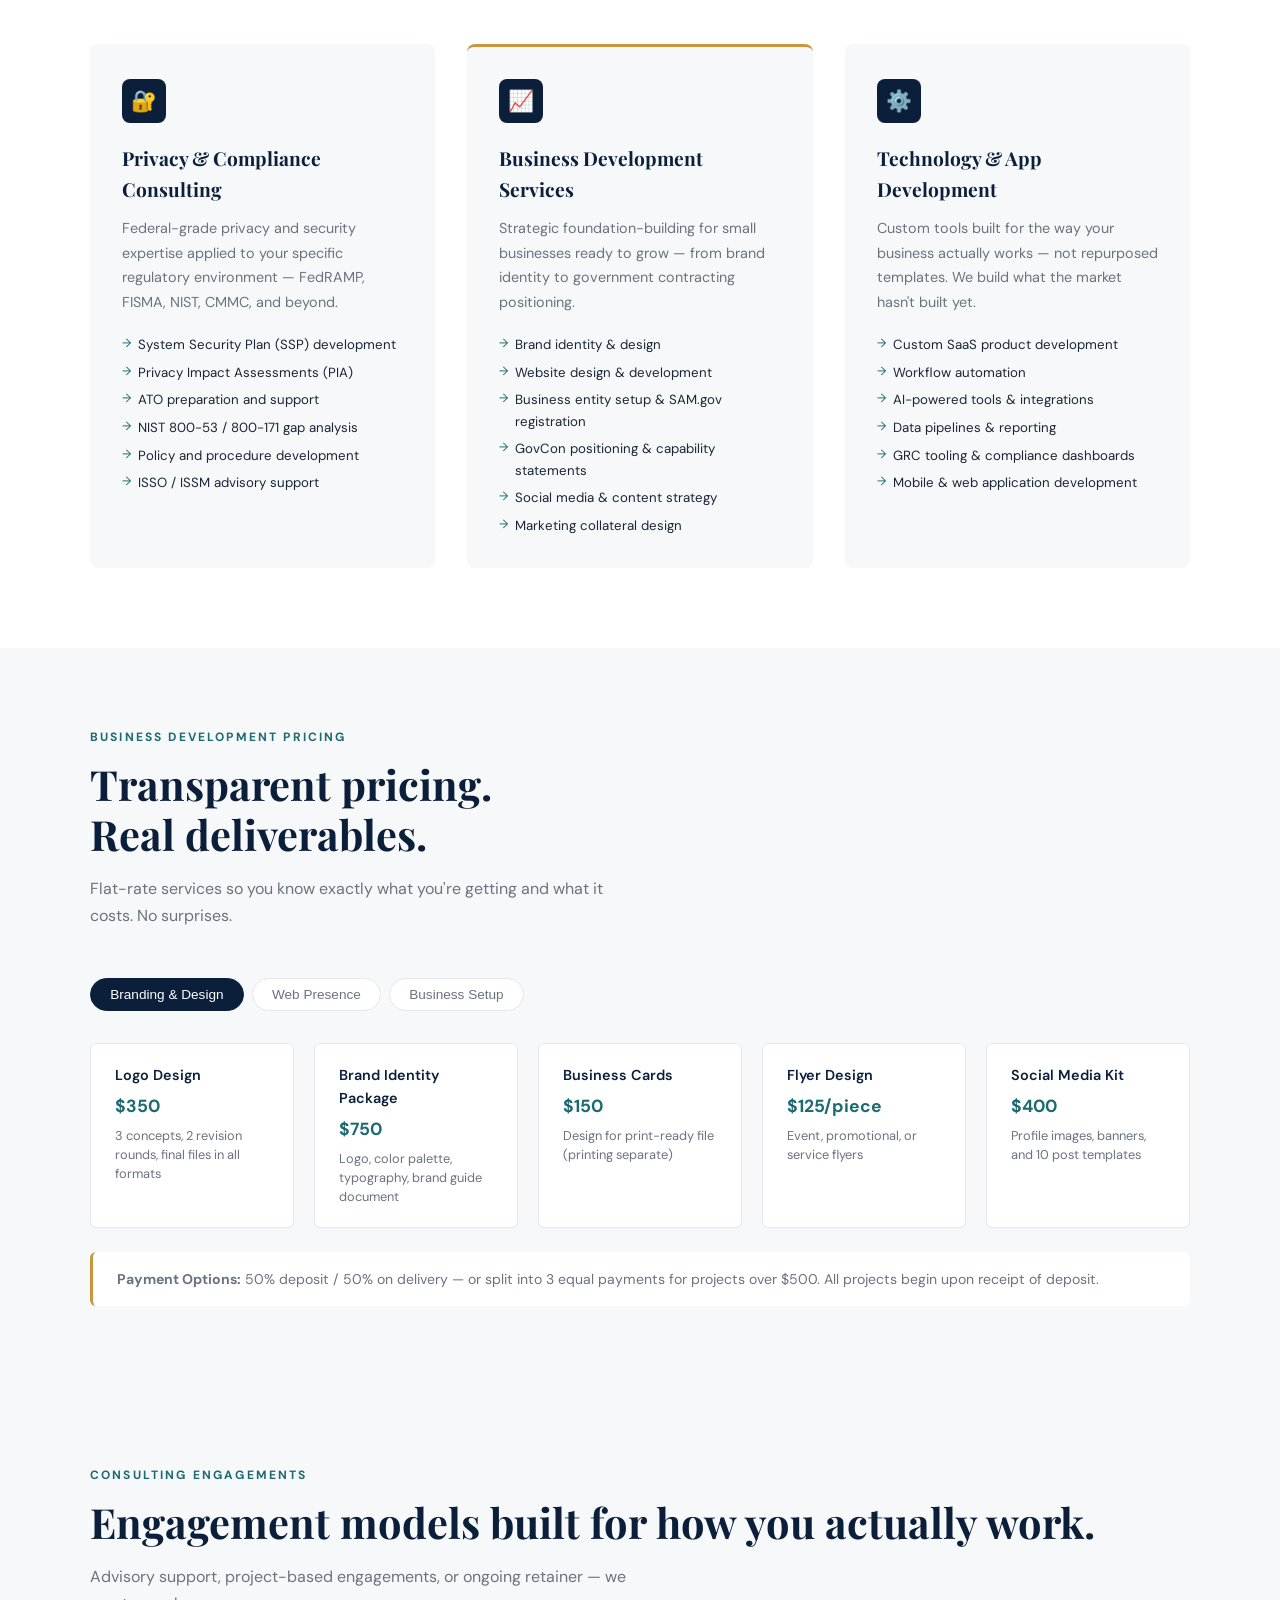
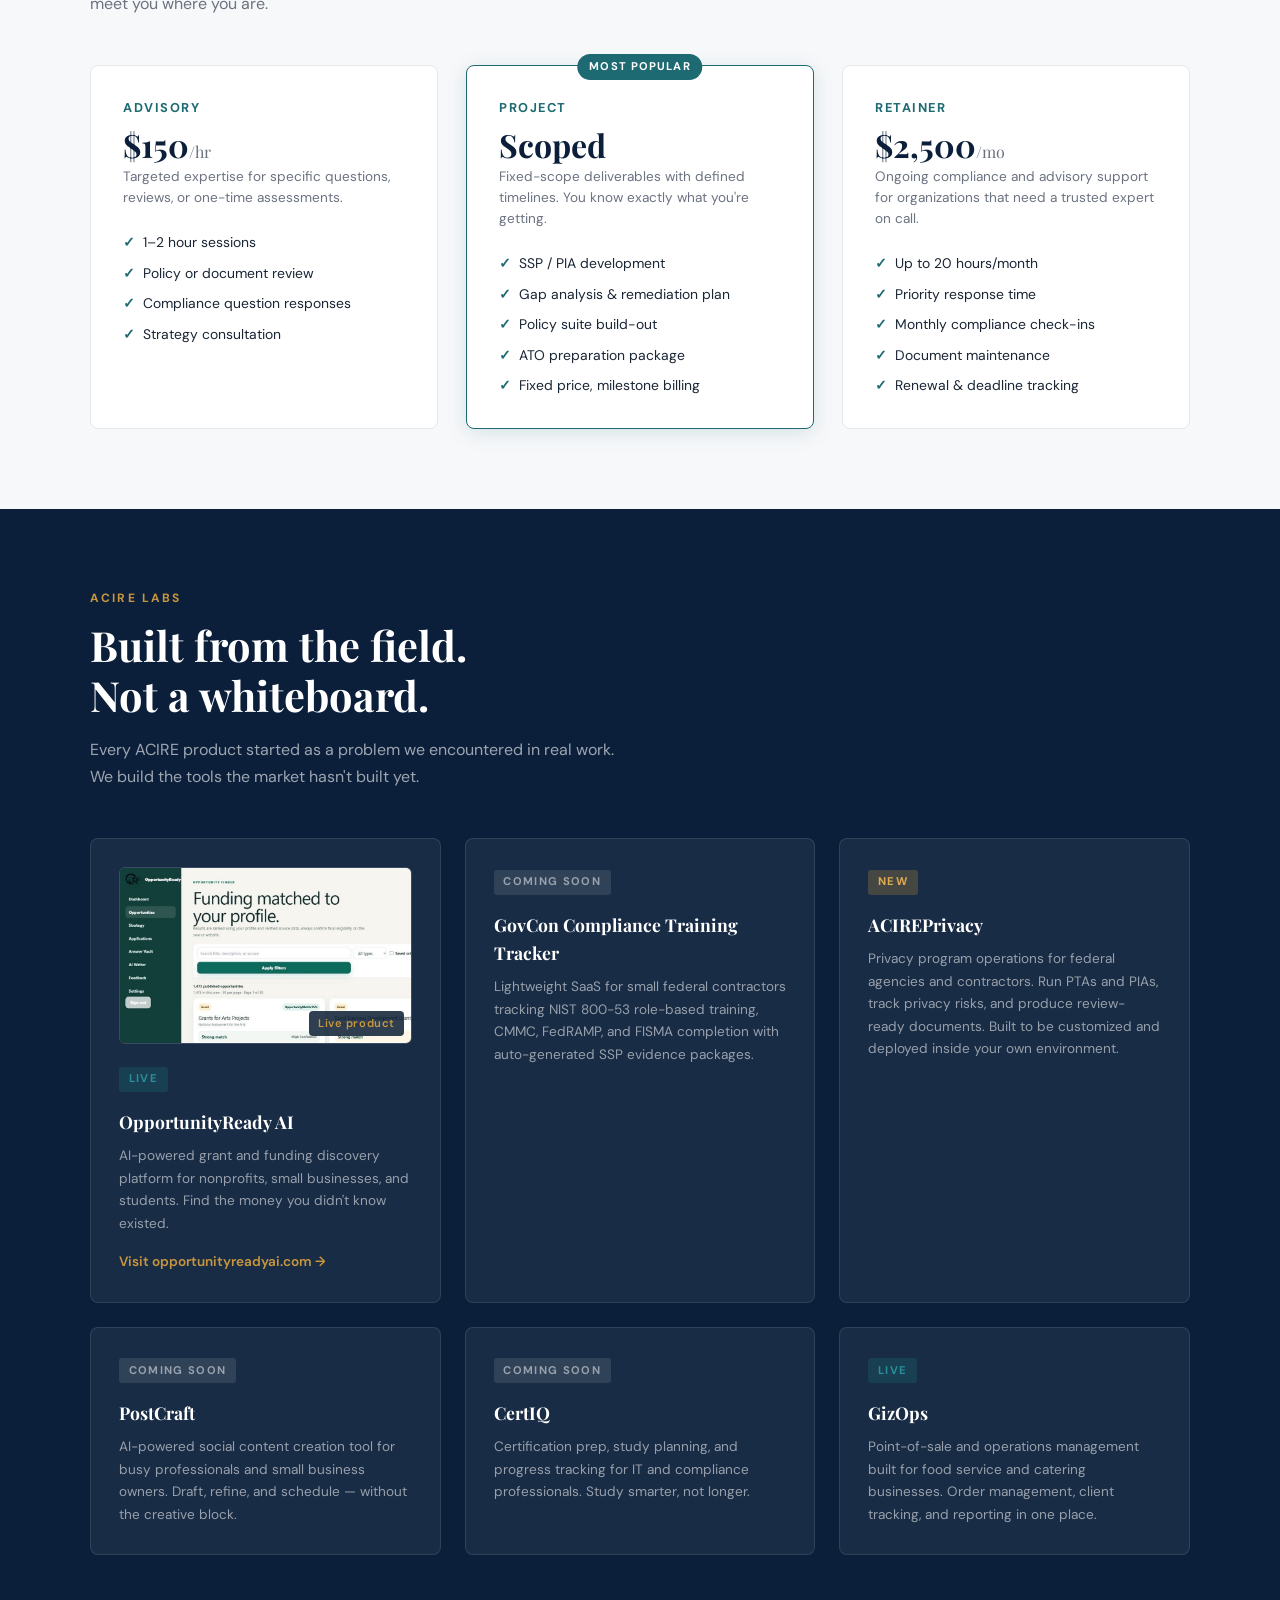
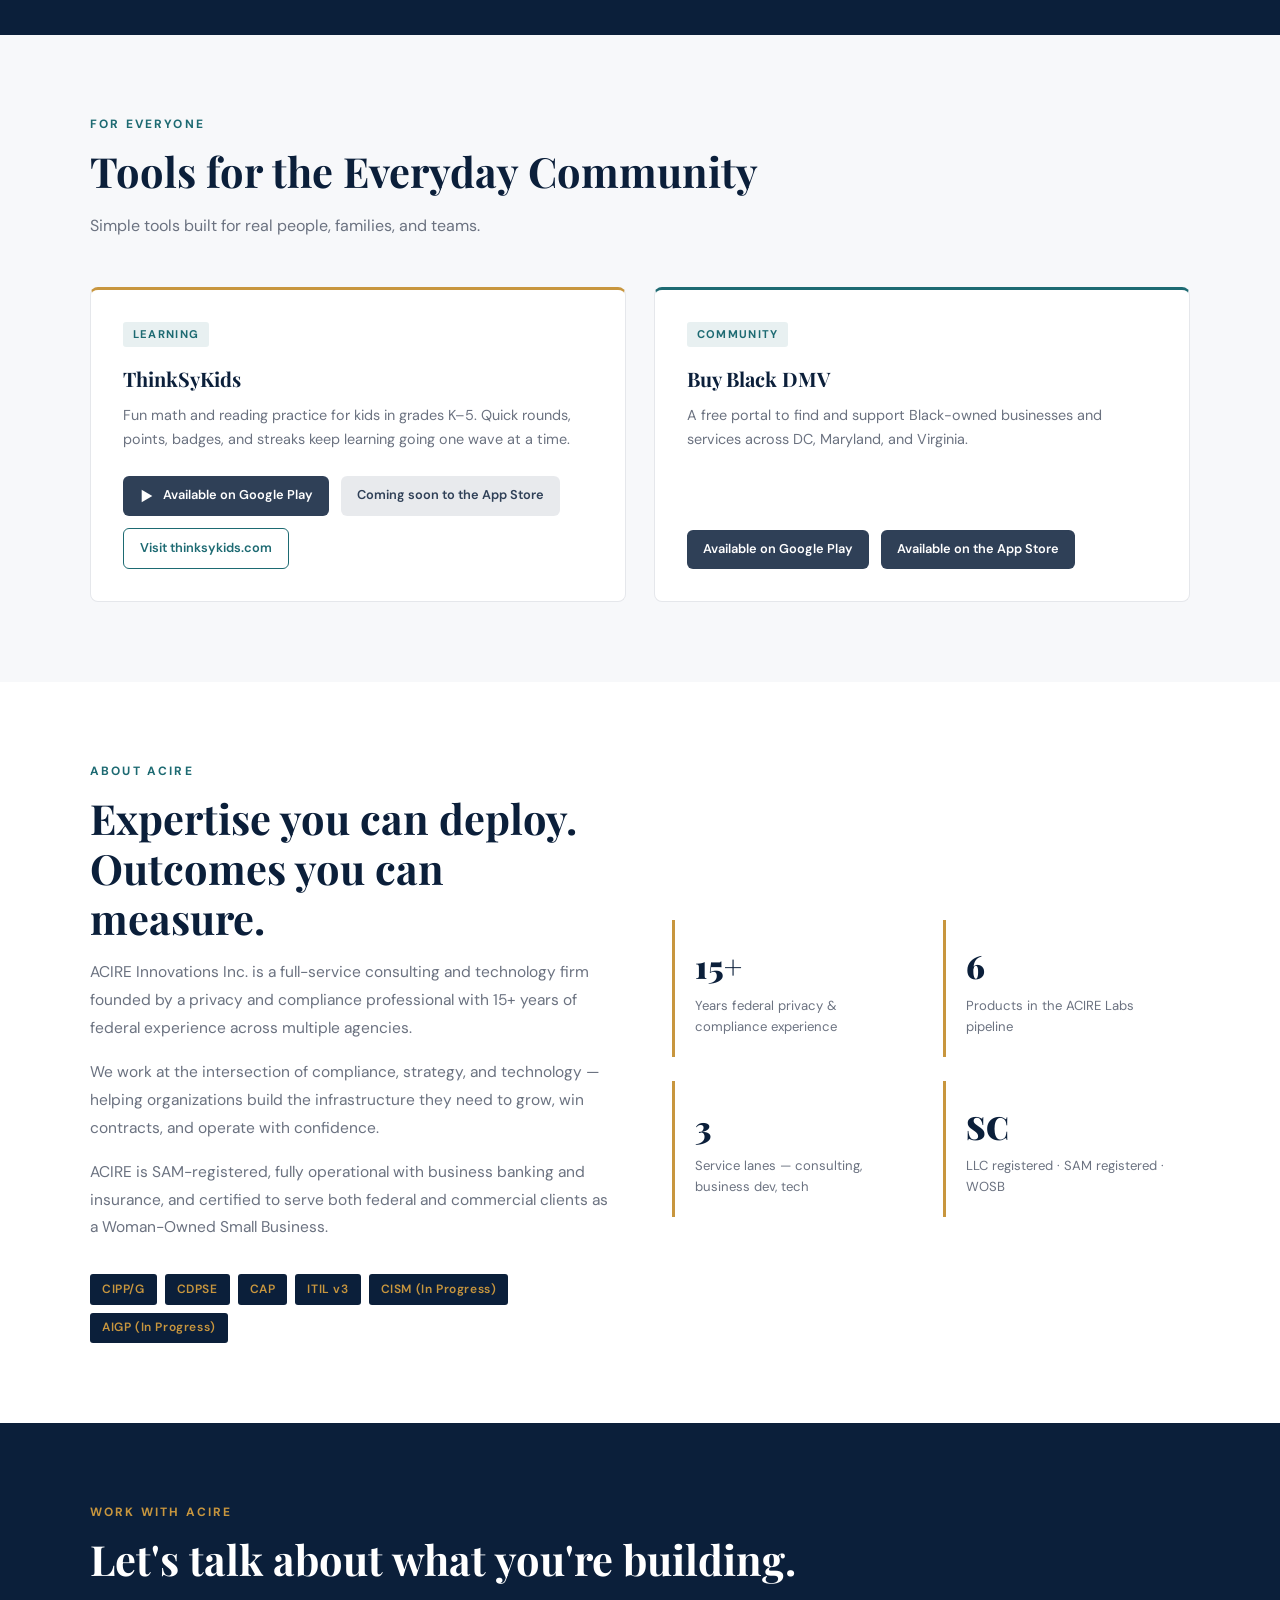
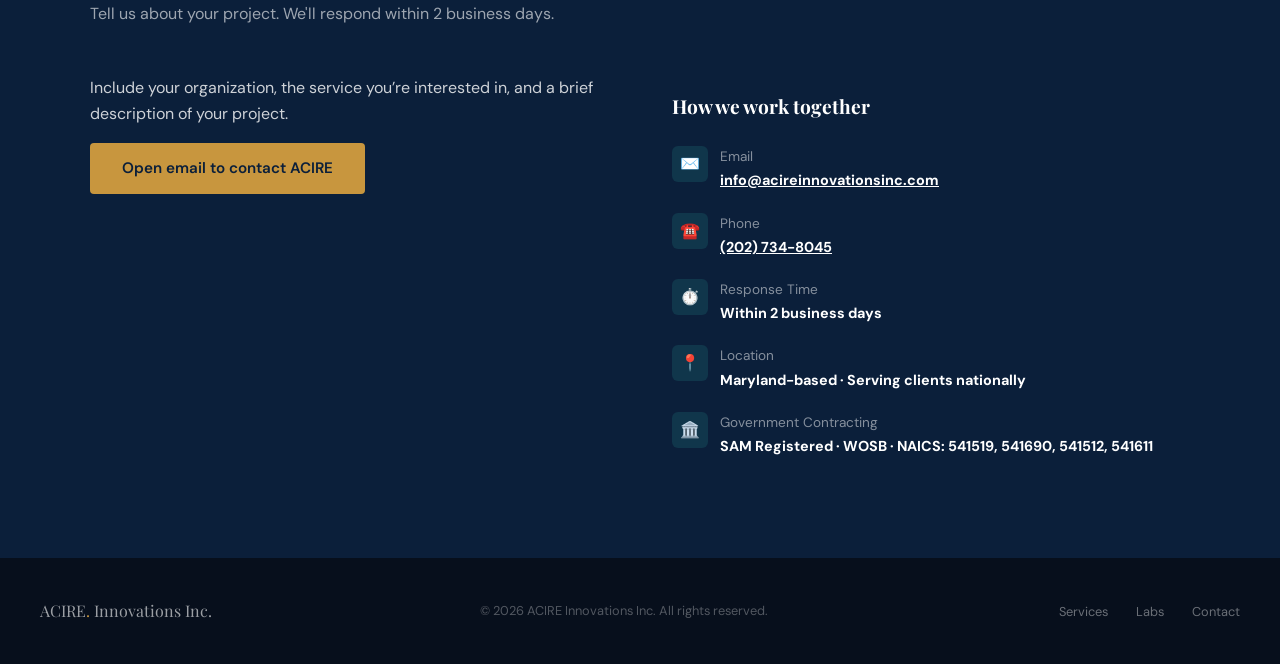
==== commit a47a3f21: "Update Buy Black DMV store availability" ====
--- a/index.html
+++ b/index.html
@@ -1096,8 +1096,8 @@
         <h3>Buy Black DMV</h3>
         <p>A free portal to find and support Black-owned businesses and services across DC, Maryland, and Virginia.</p>
         <div class="community-links">
-          <span class="play-badge soon">Coming soon to Google Play</span>
-          <span class="play-badge soon">Coming soon to the App Store</span>
+          <span class="play-badge">Available on Google Play</span>
+          <span class="play-badge">Available on the App Store</span>
         </div>
       </div>
     </div>
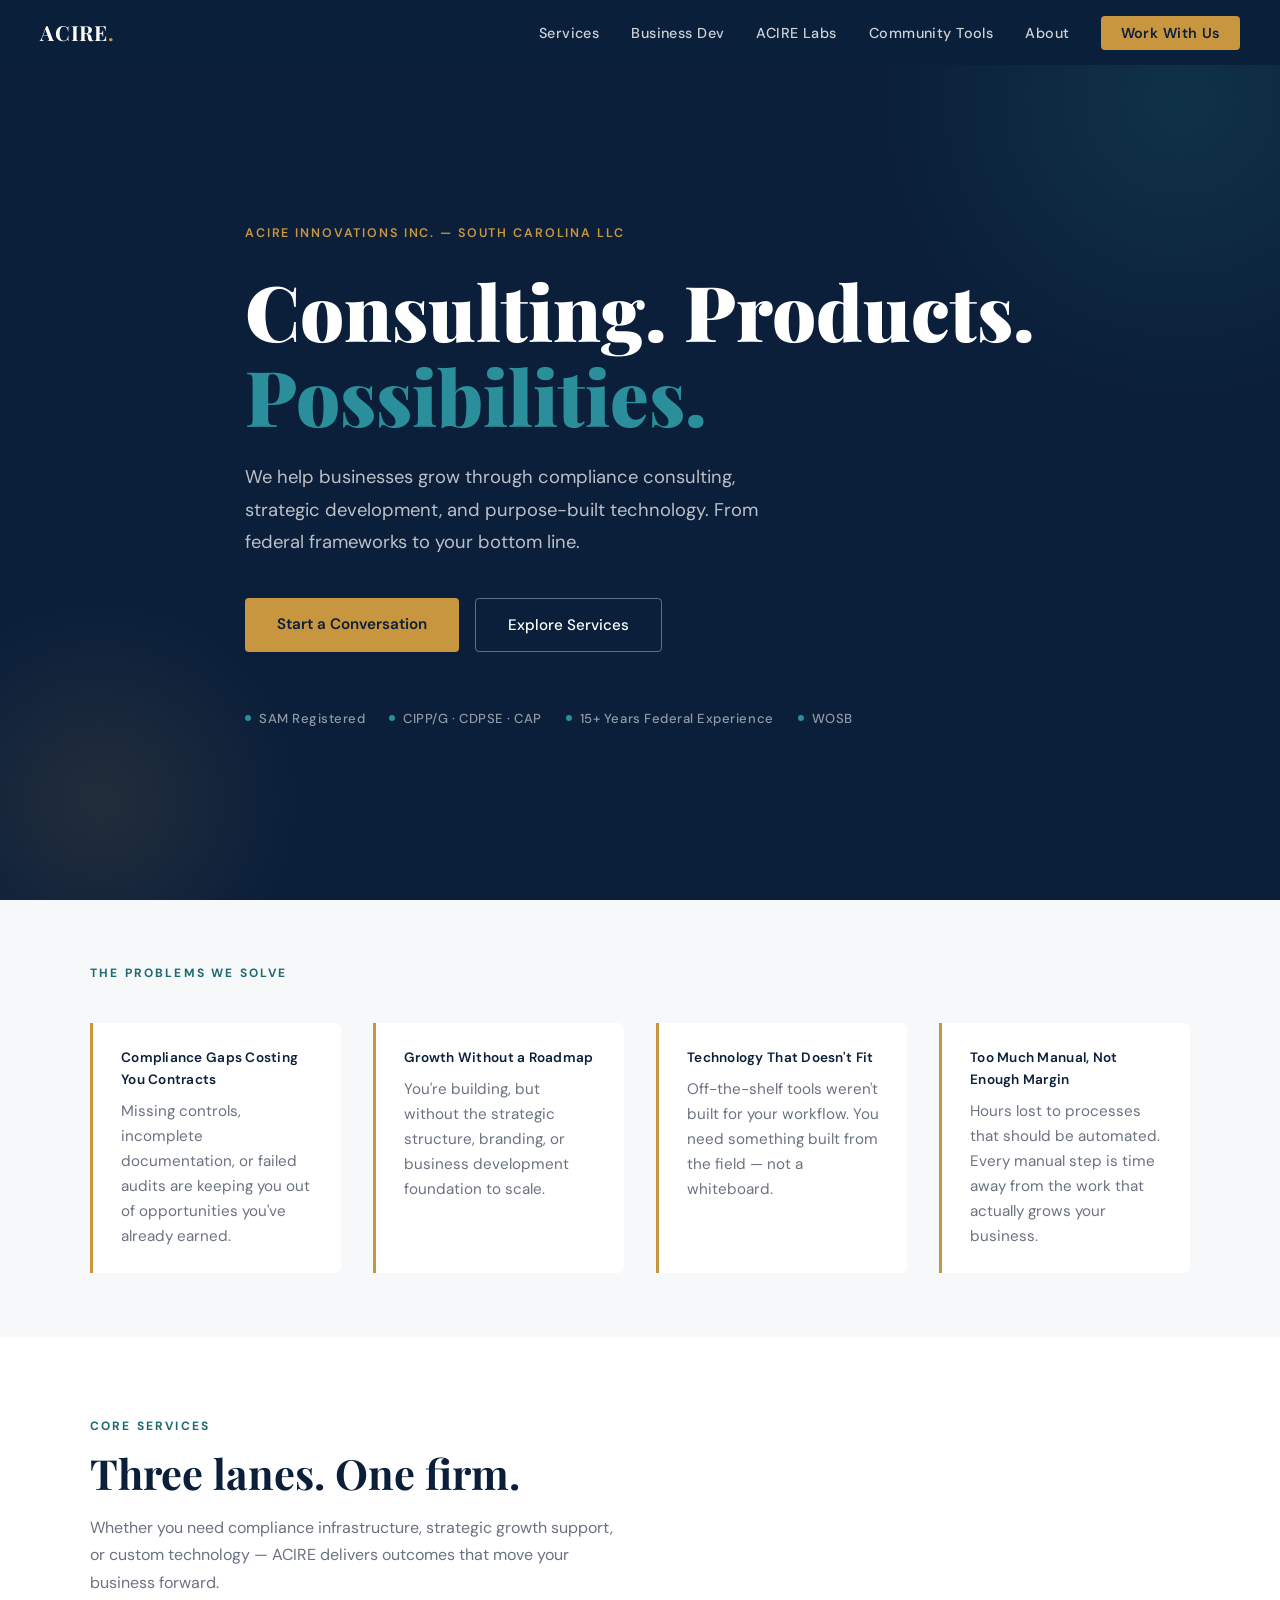
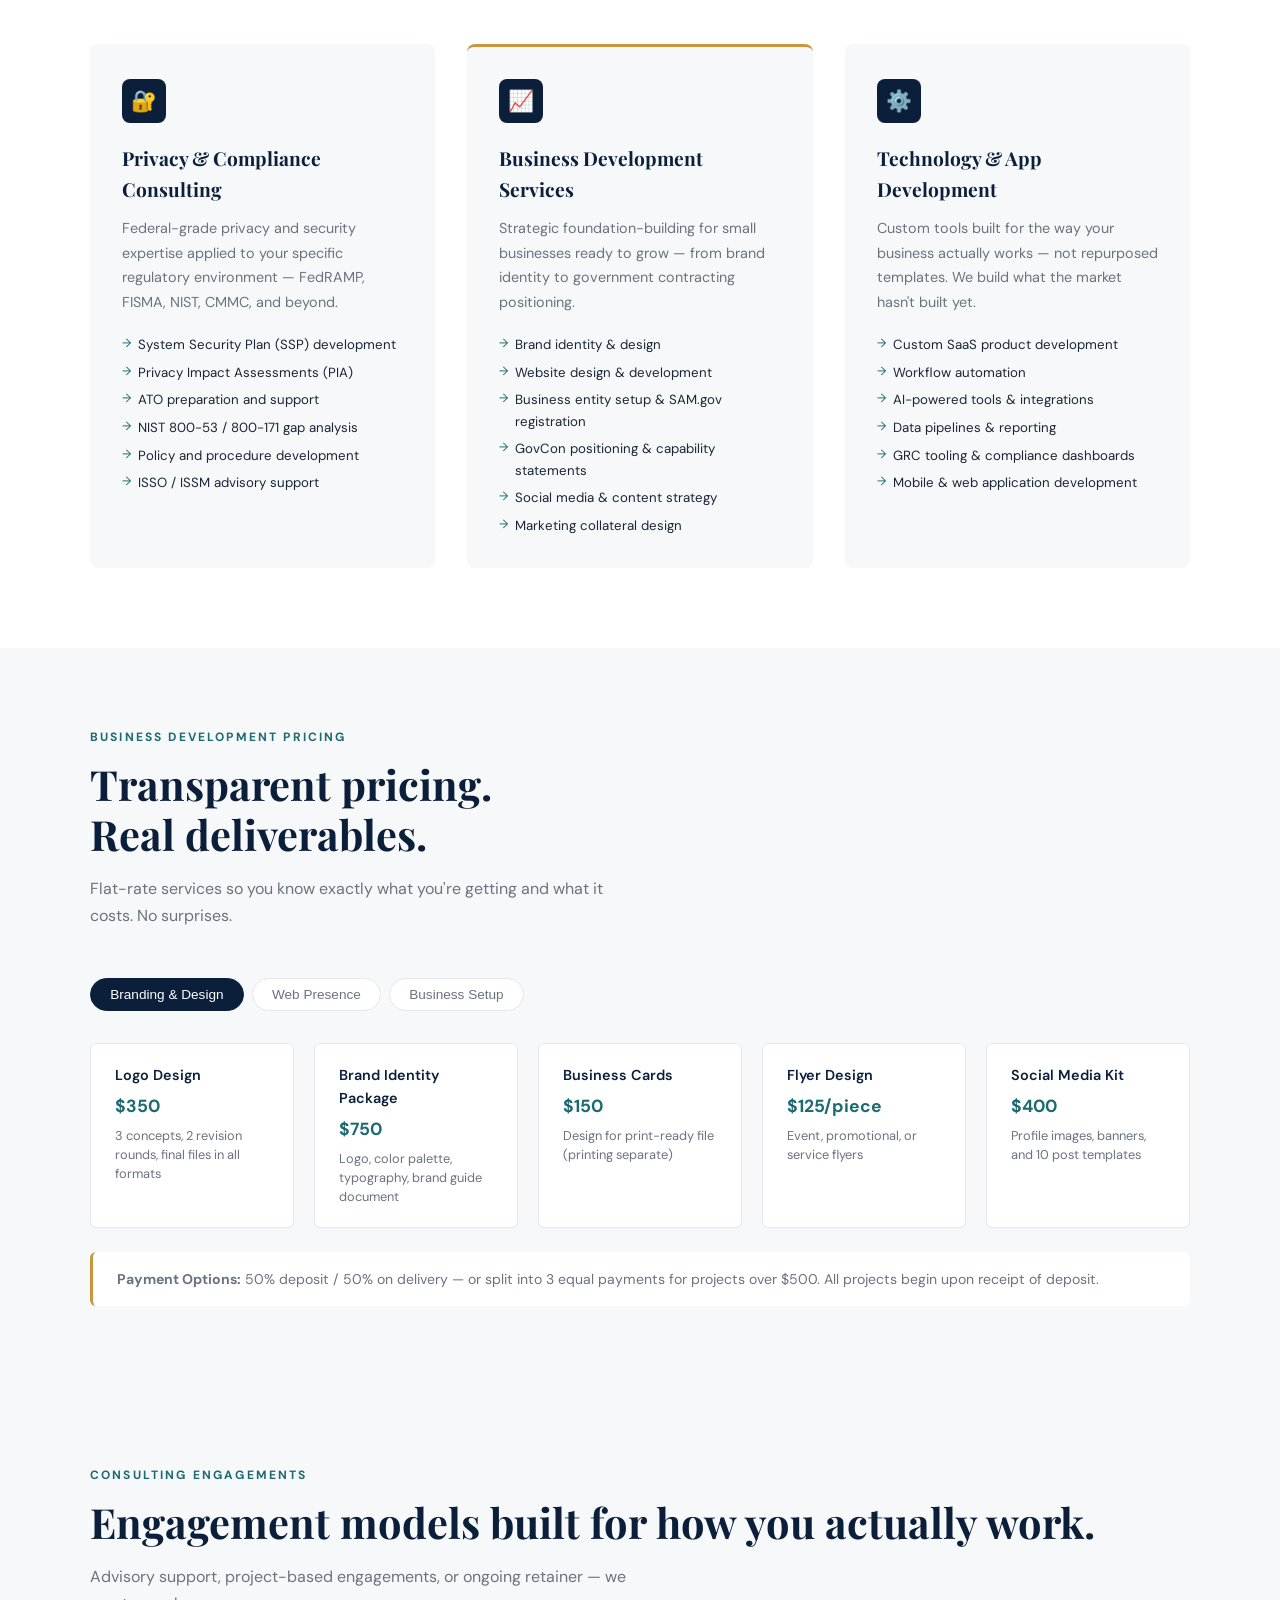
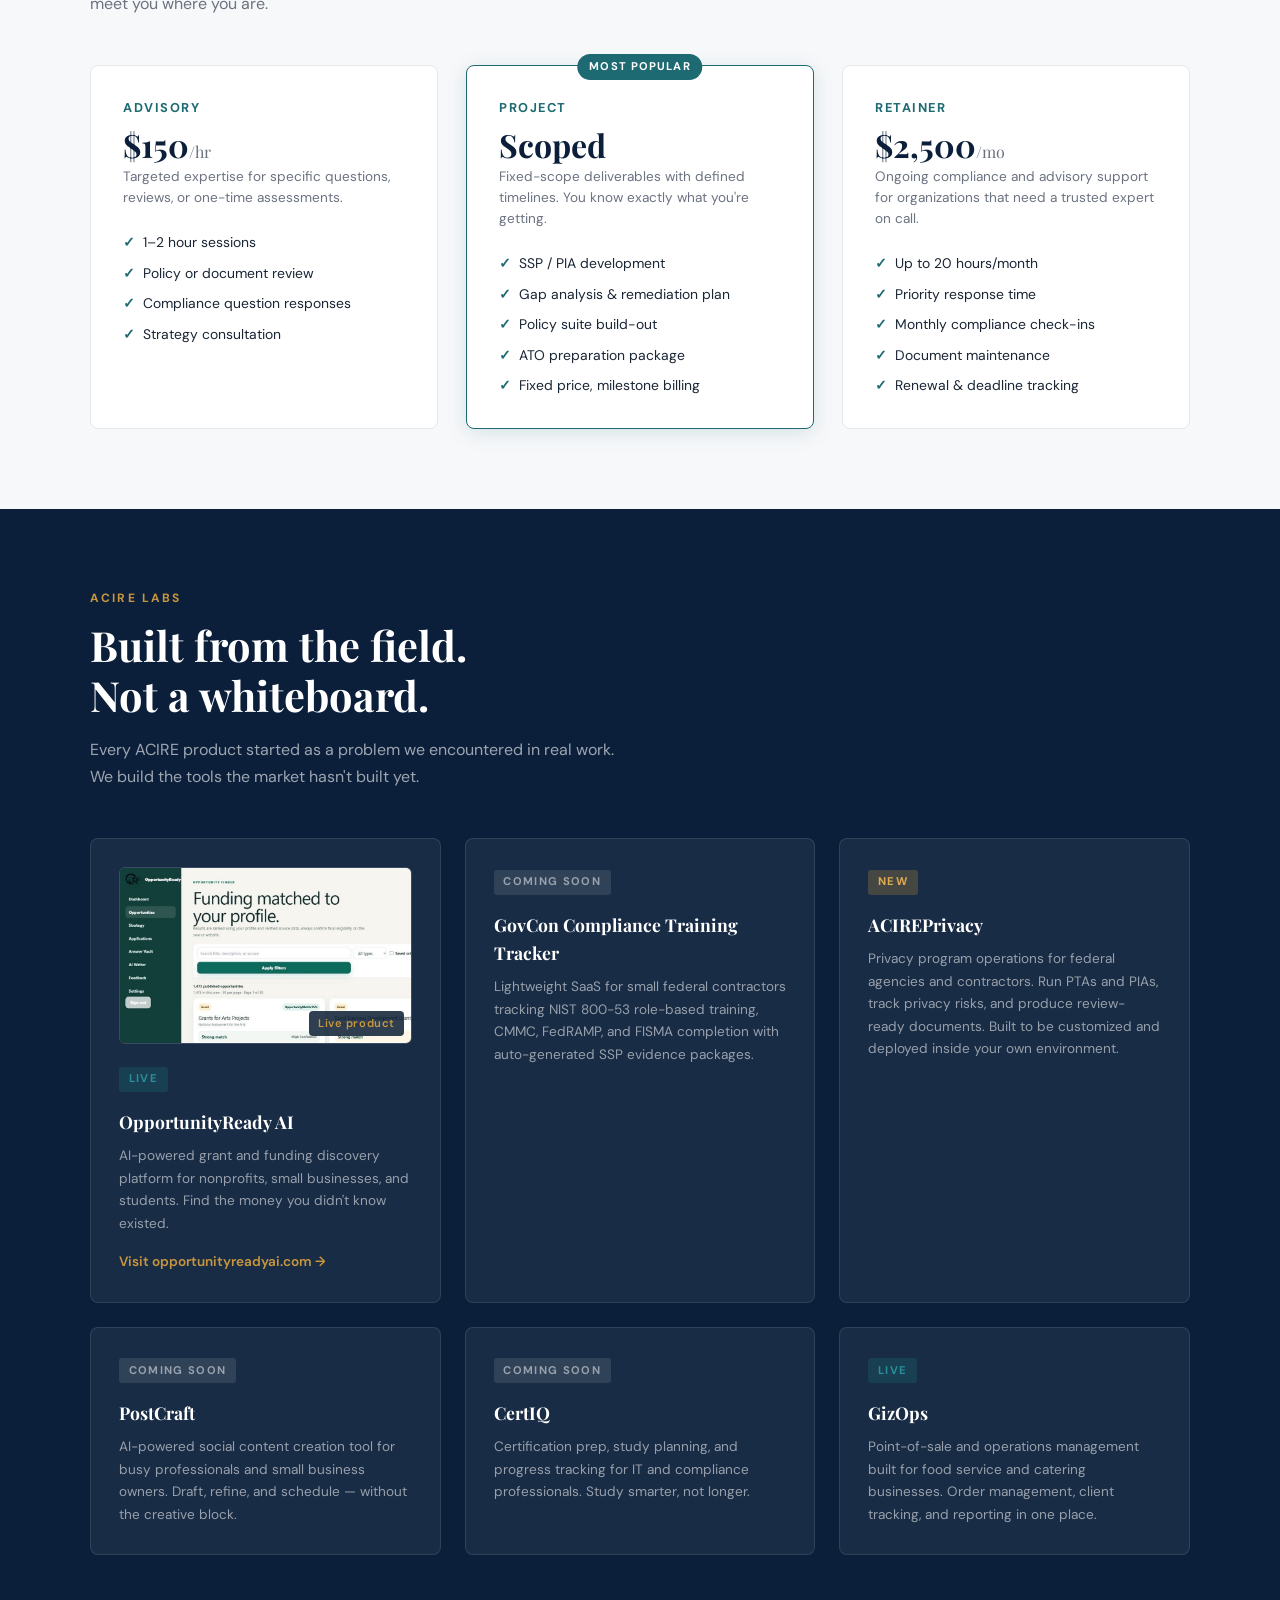
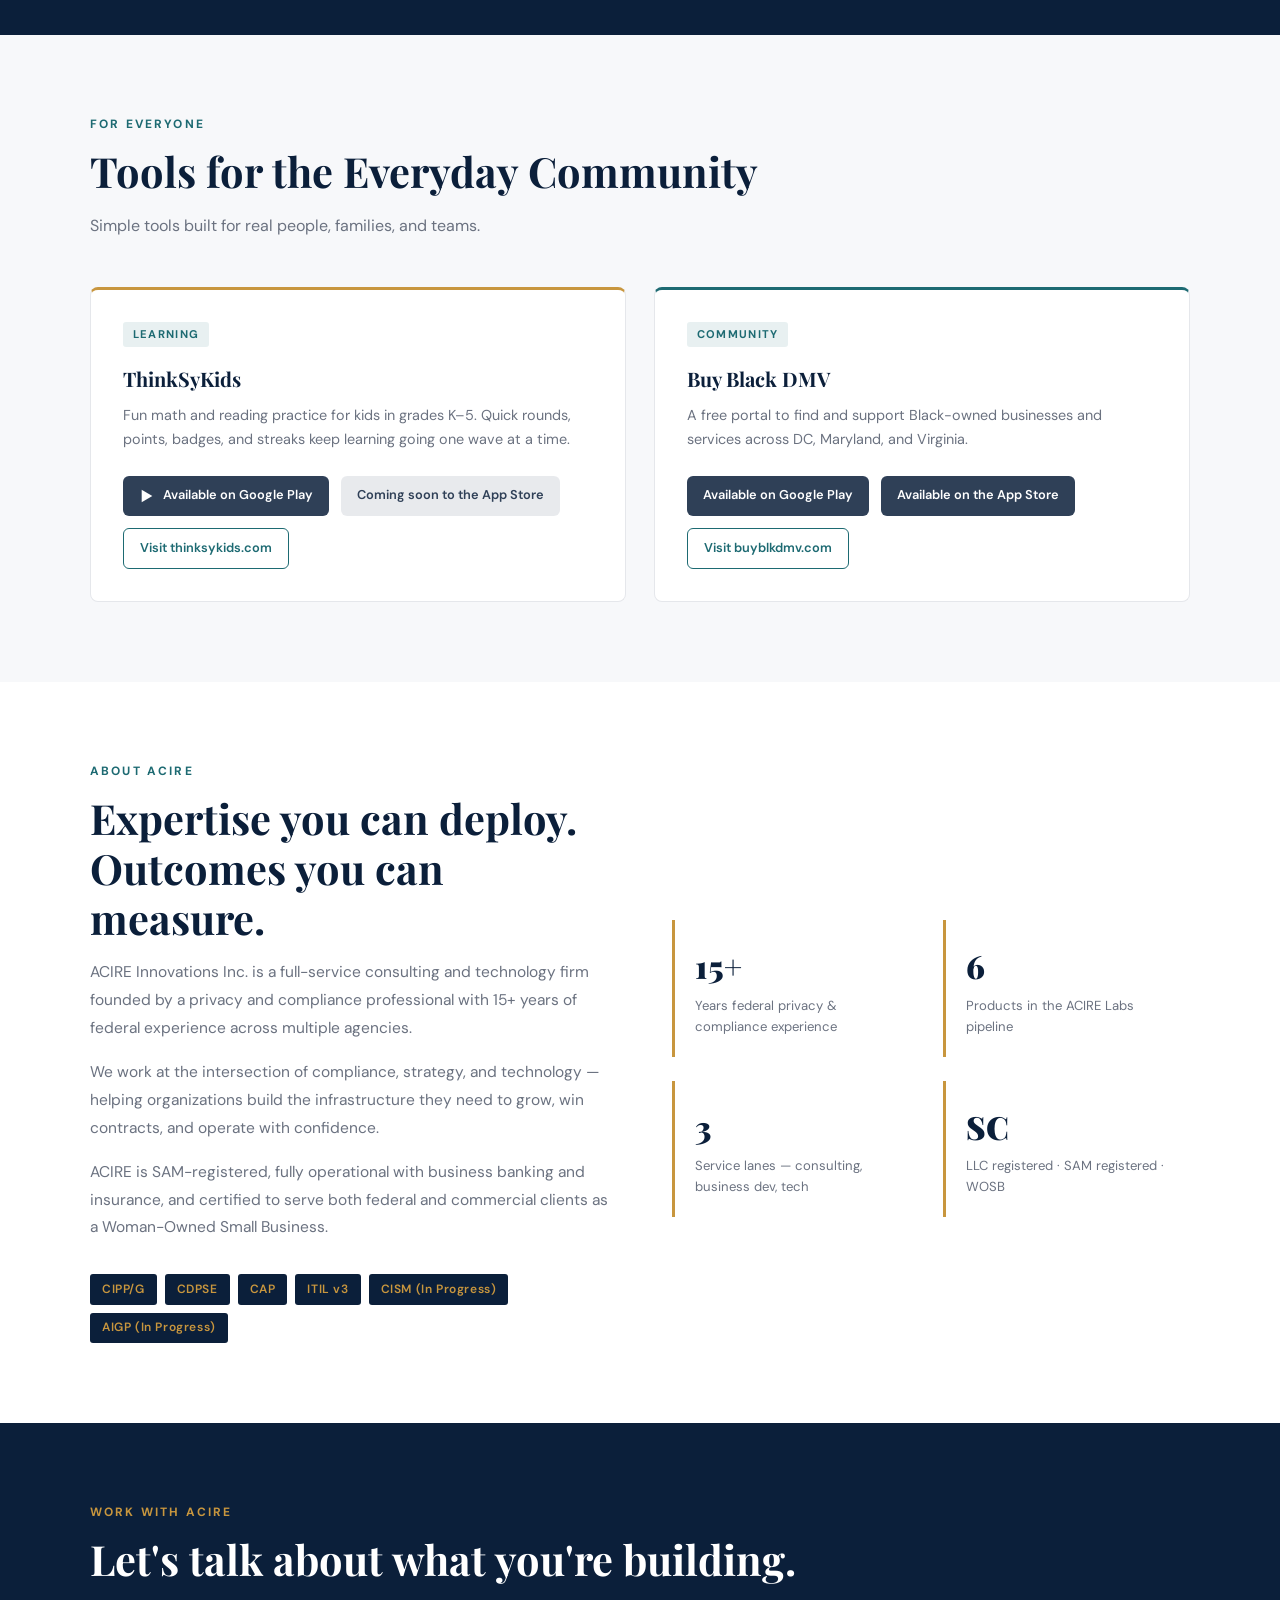
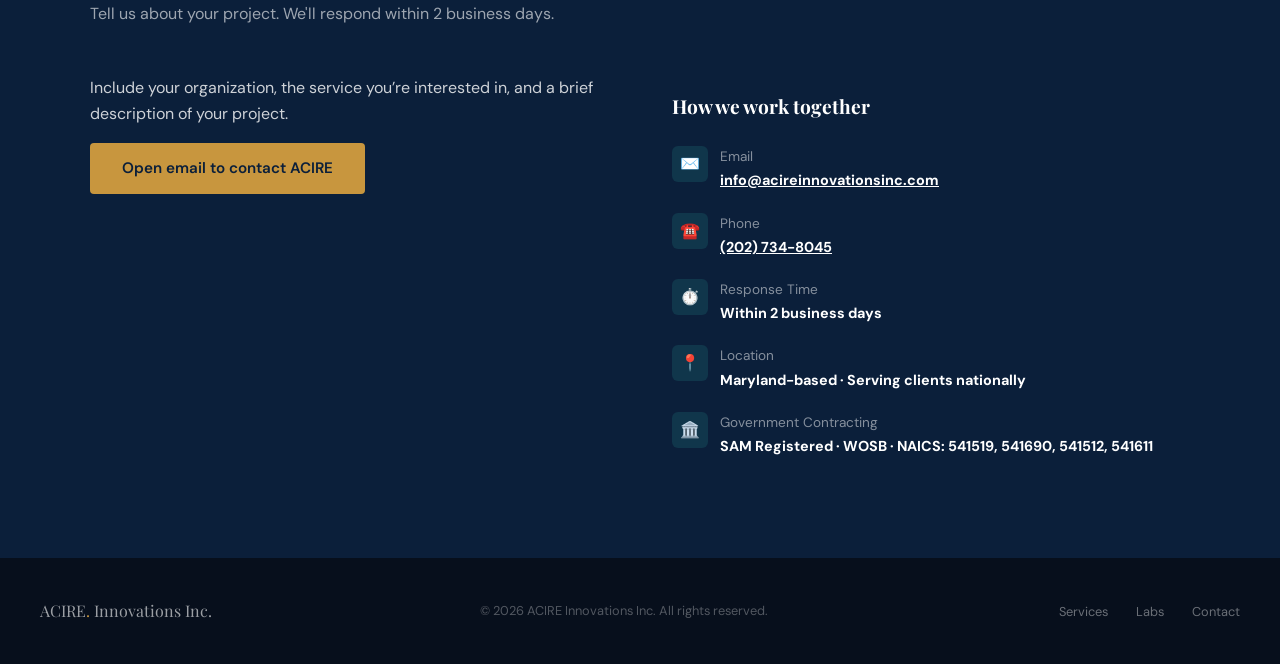
==== commit 9b531713: "Link Buy Black DMV website from community card" ====
--- a/index.html
+++ b/index.html
@@ -1098,6 +1098,7 @@
         <div class="community-links">
           <span class="play-badge">Available on Google Play</span>
           <span class="play-badge">Available on the App Store</span>
+          <a class="community-link" href="https://buyblkdmv.com/" target="_blank" rel="noopener">Visit buyblkdmv.com</a>
         </div>
       </div>
     </div>
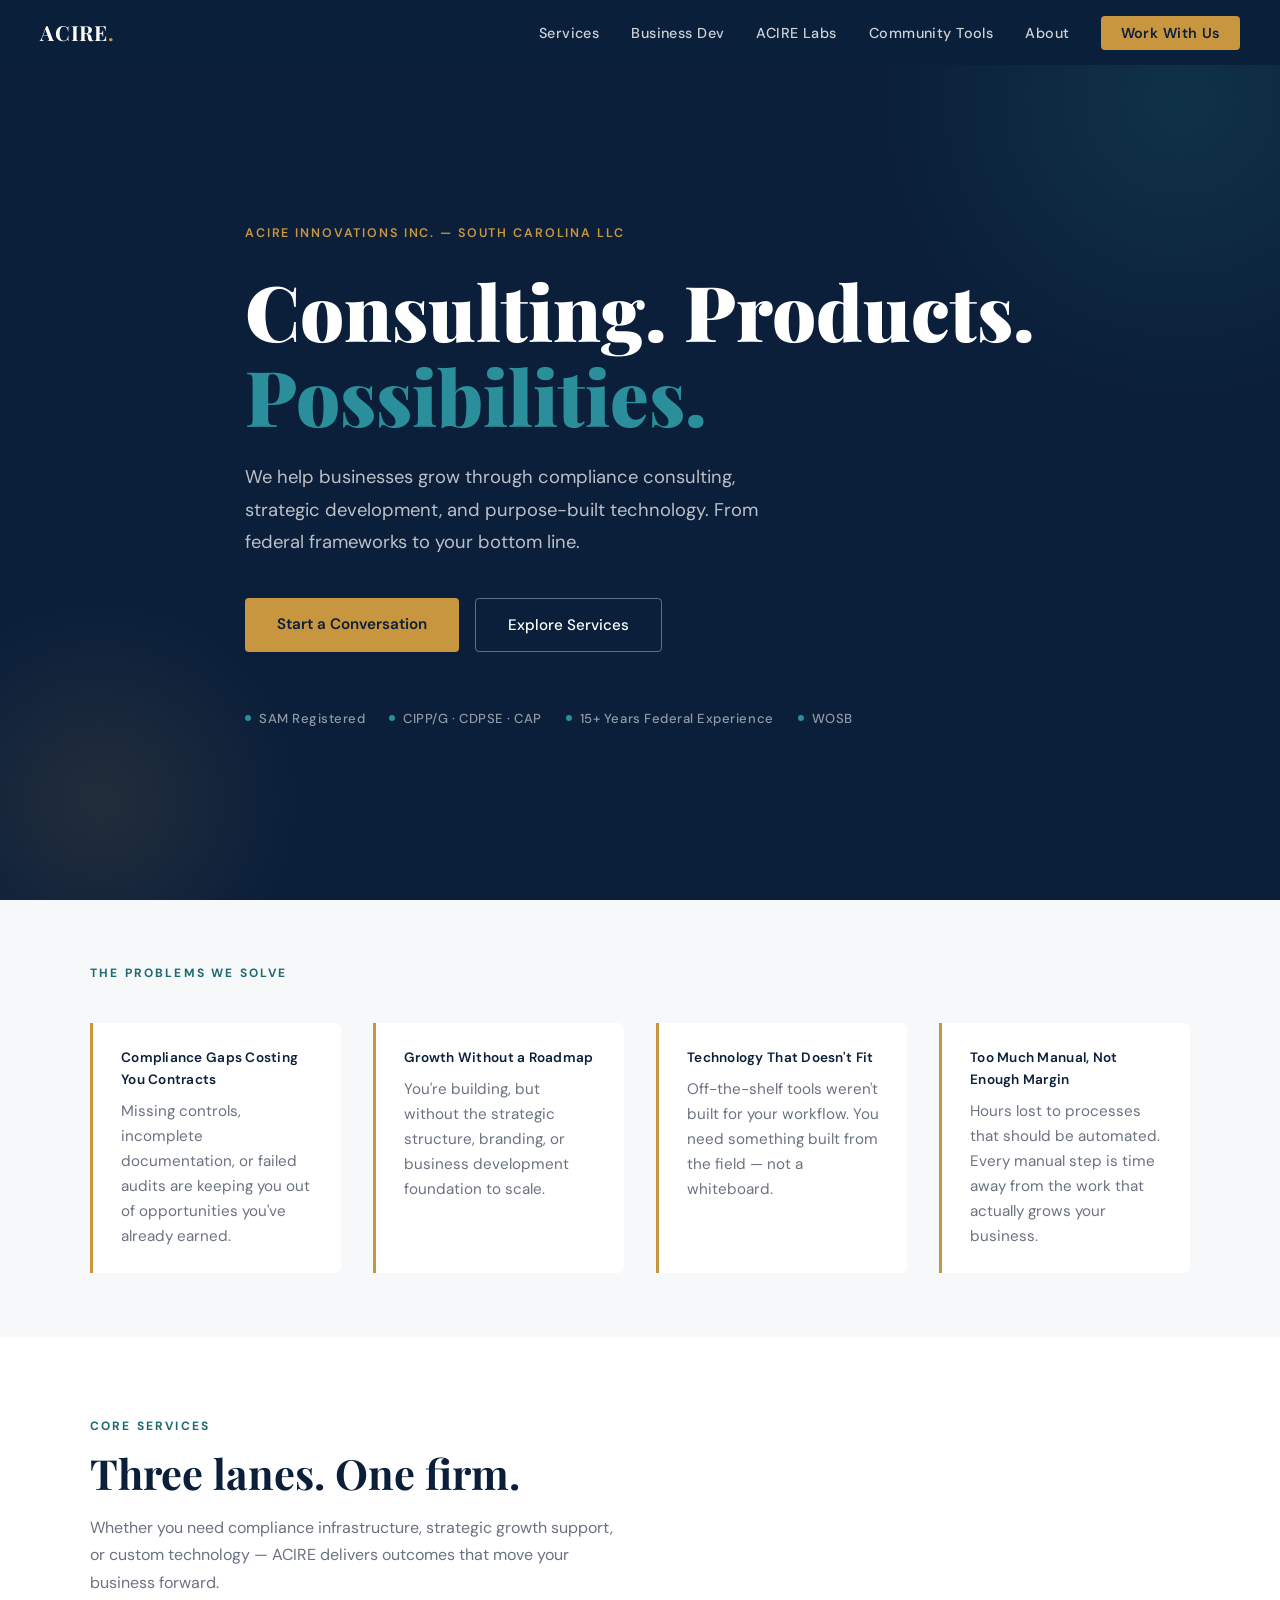
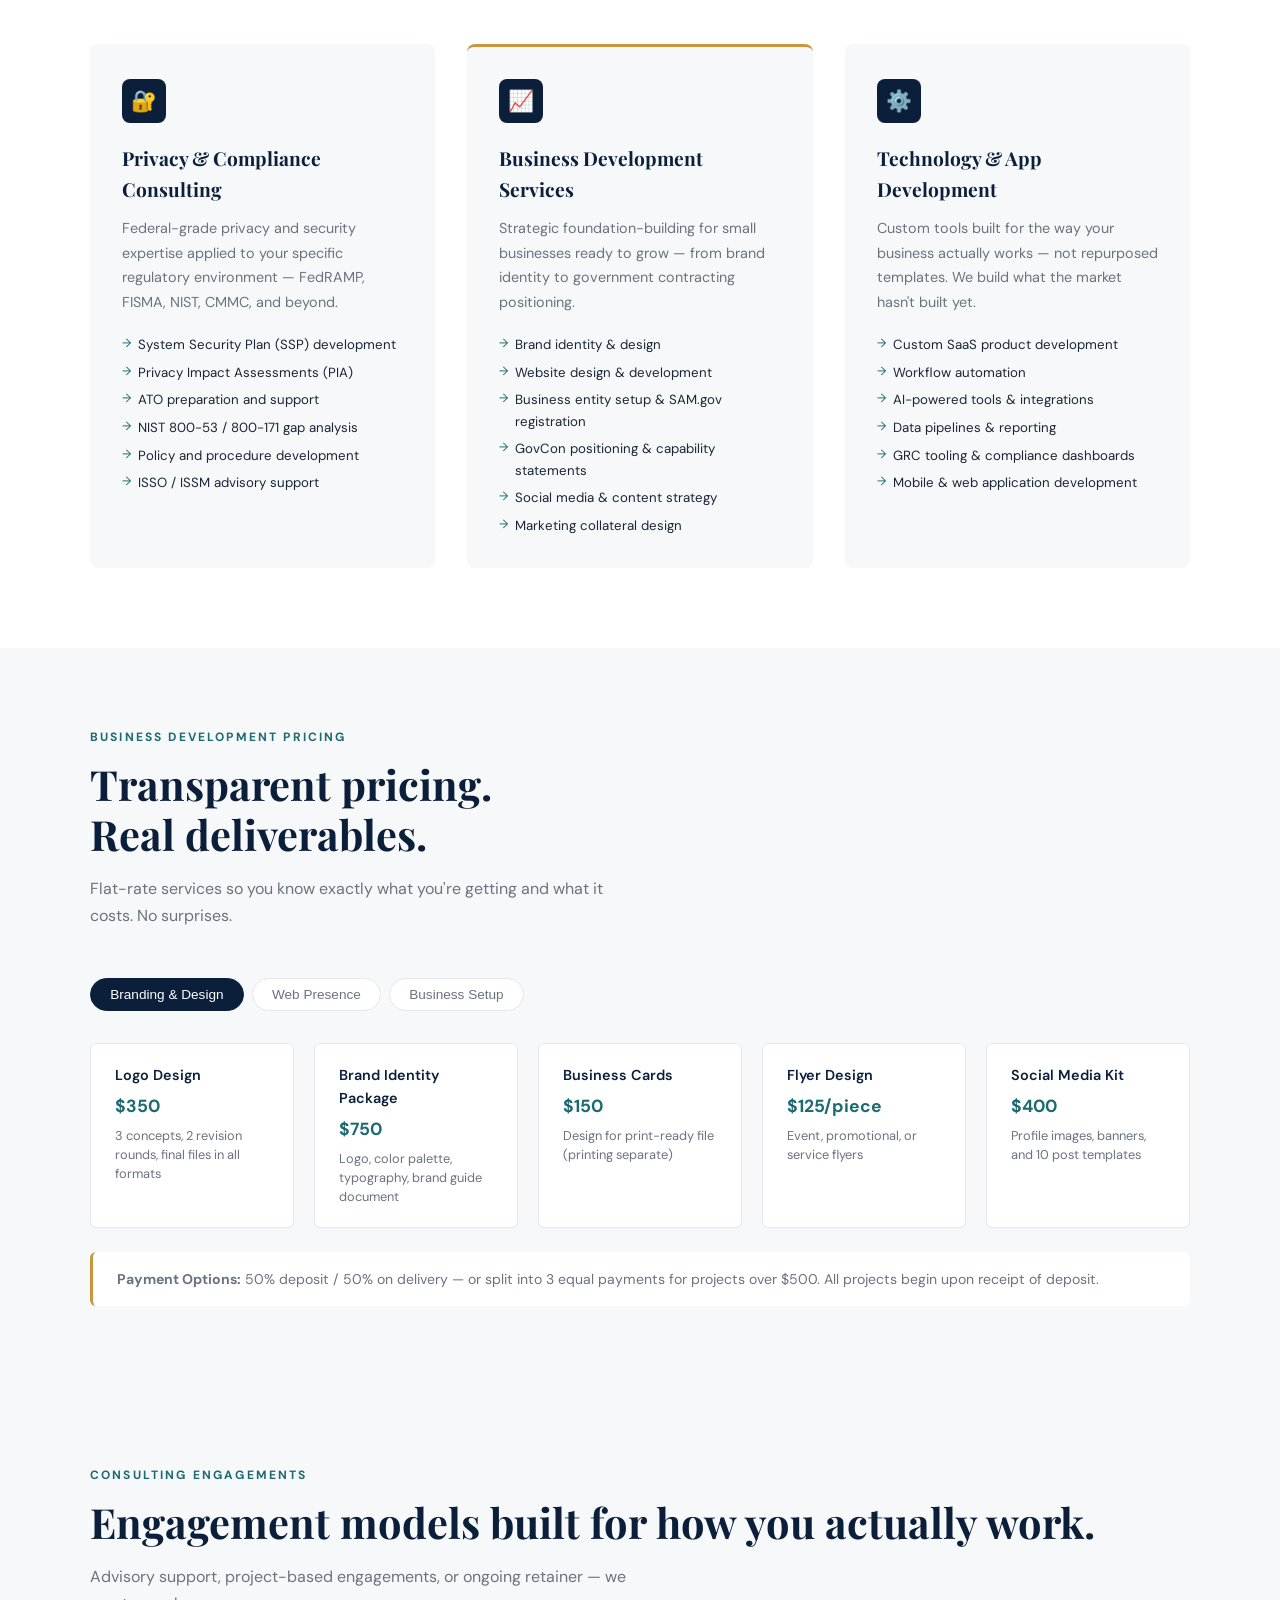
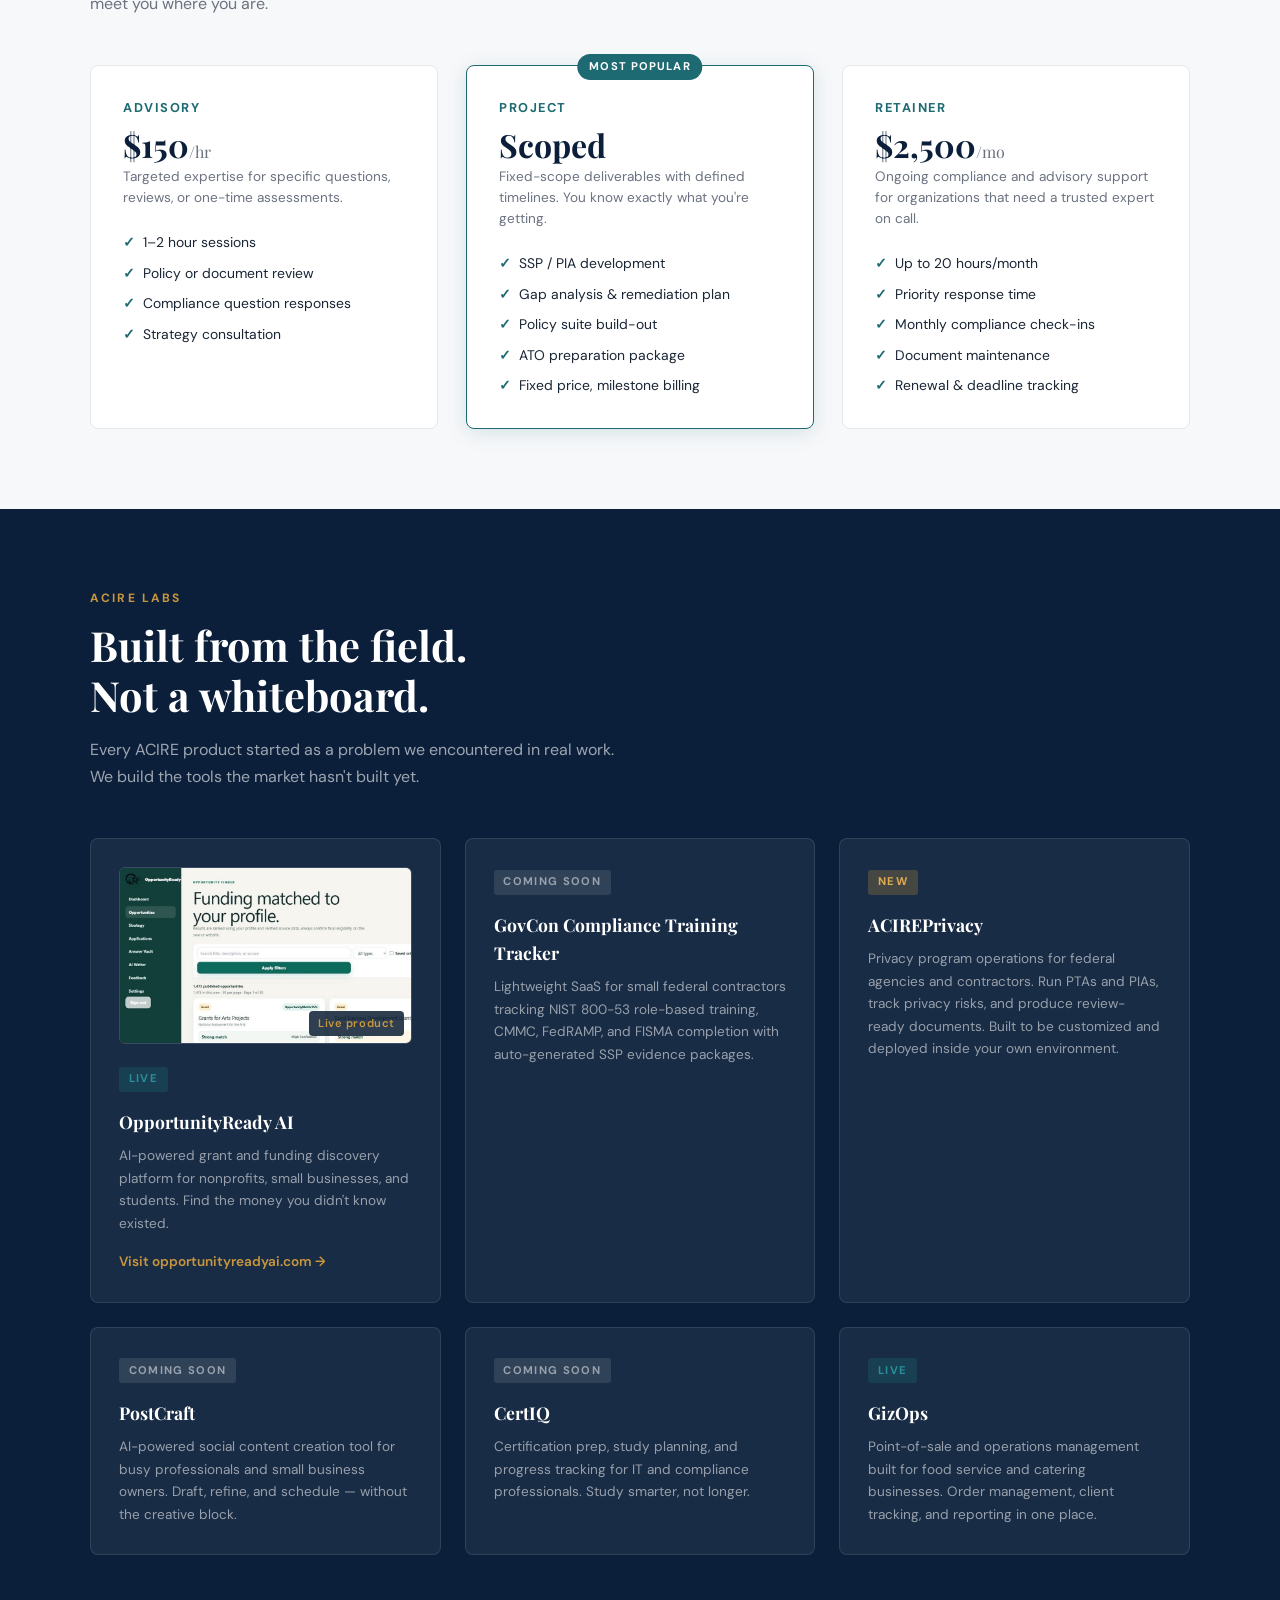
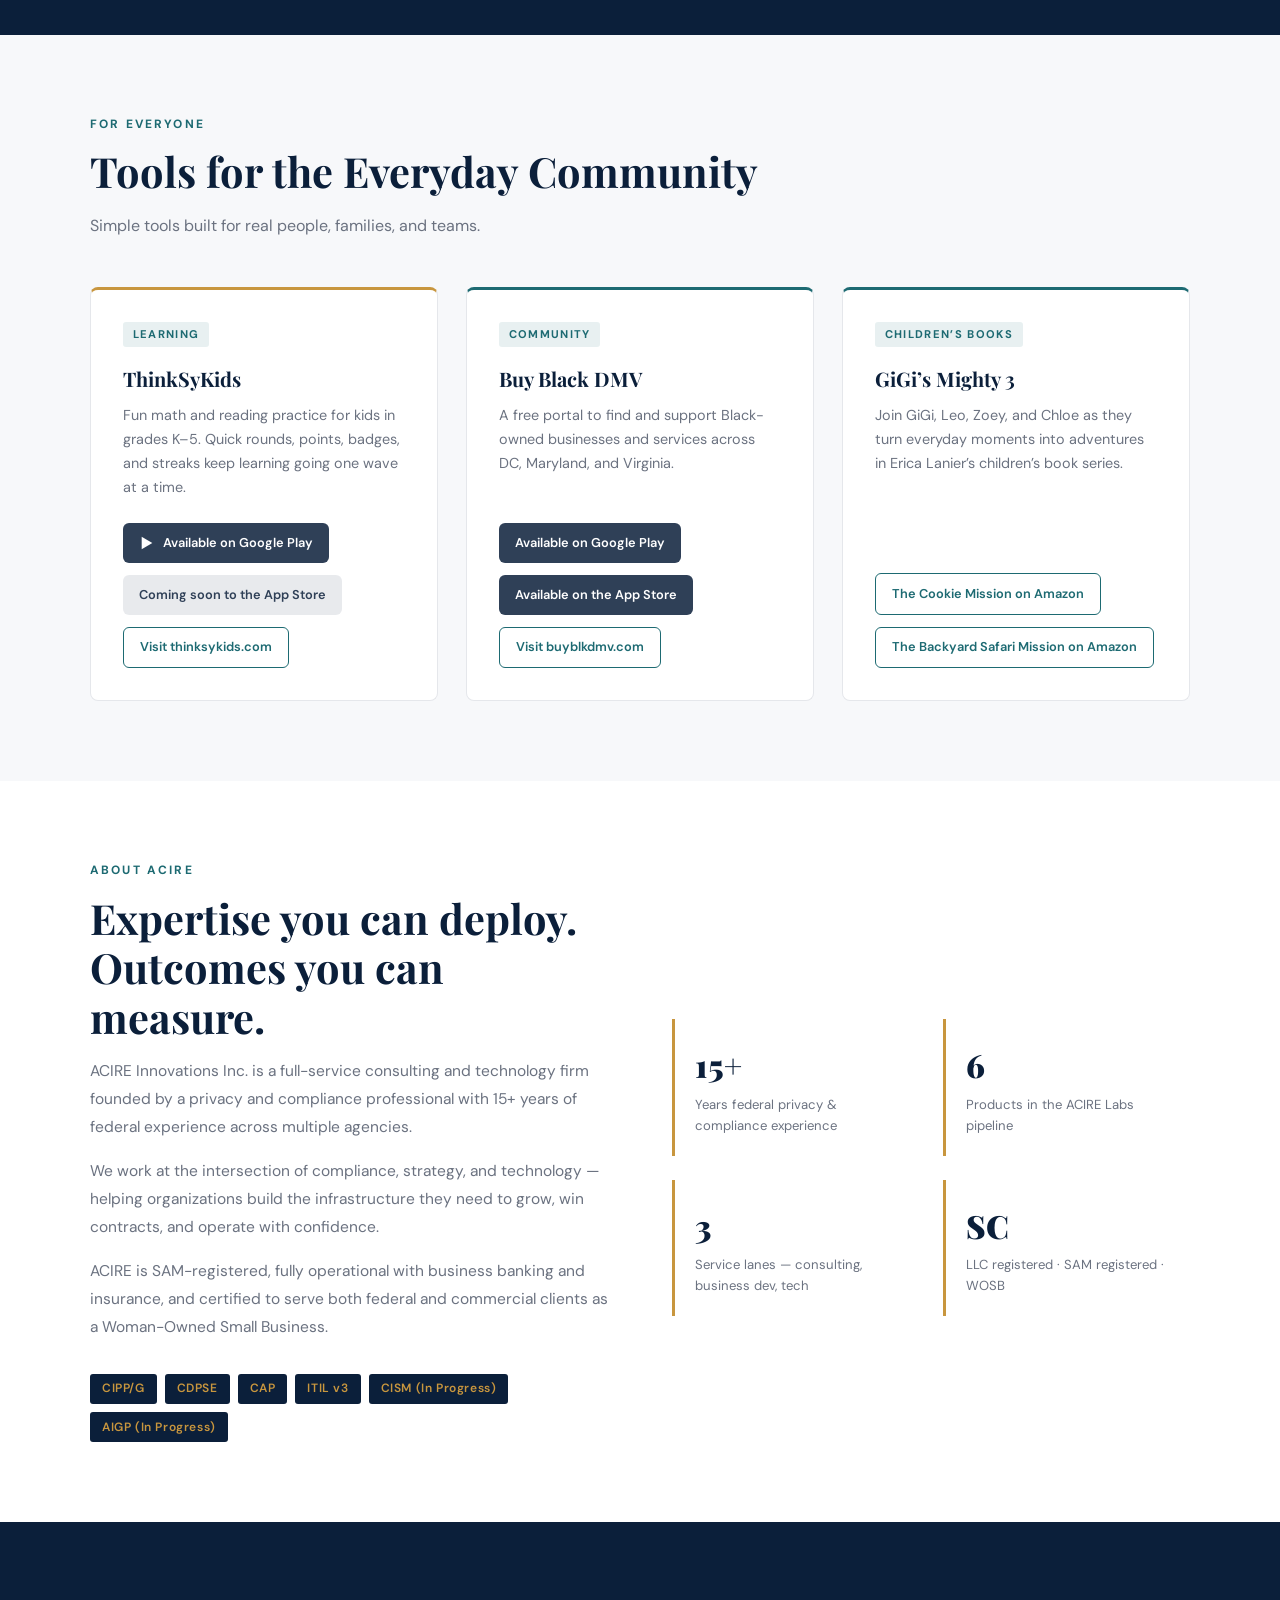
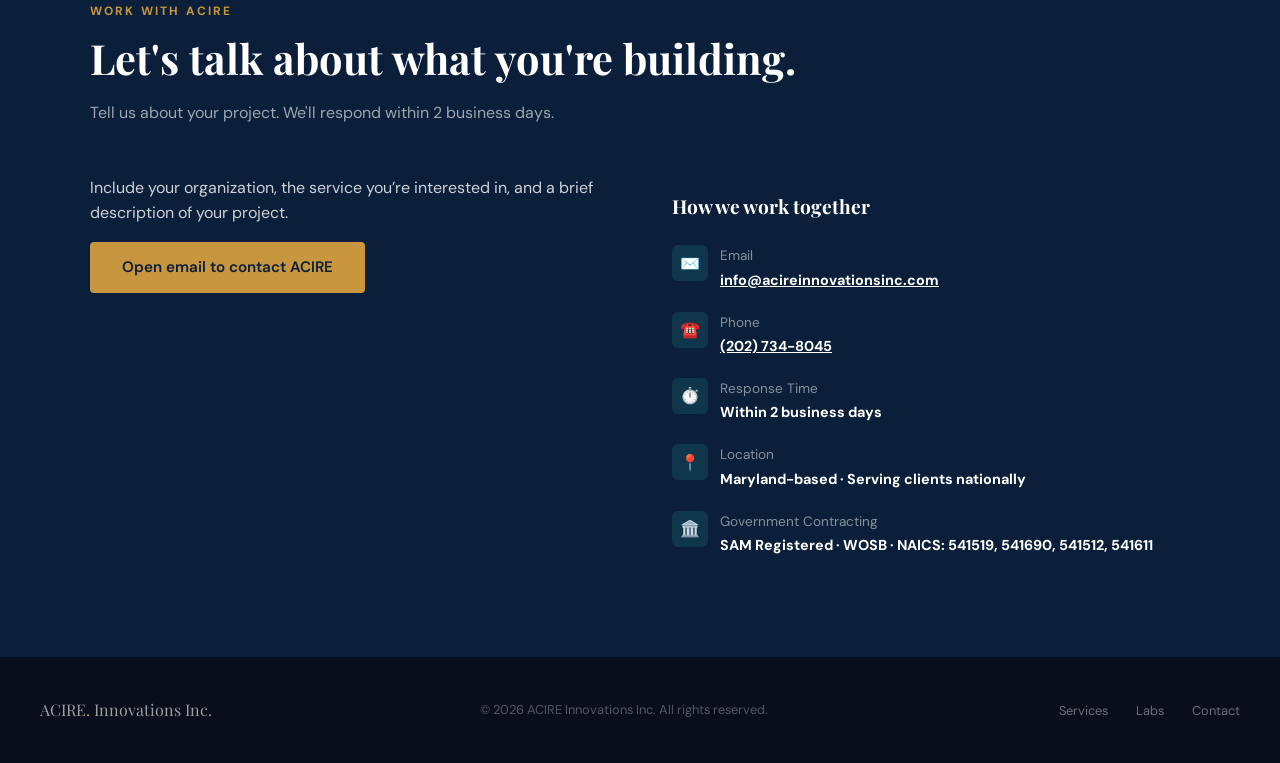
==== commit 95b27d09: "Add GiGi’s Mighty 3 book links to the homepage" ====
--- a/index.html
+++ b/index.html
@@ -1101,6 +1101,15 @@
           <a class="community-link" href="https://buyblkdmv.com/" target="_blank" rel="noopener">Visit buyblkdmv.com</a>
         </div>
       </div>
+      <div class="community-card" id="gigis-mighty-3">
+        <span class="lab-tag">Children’s Books</span>
+        <h3>GiGi’s Mighty 3</h3>
+        <p>Join GiGi, Leo, Zoey, and Chloe as they turn everyday moments into adventures in Erica Lanier’s children’s book series.</p>
+        <div class="community-links">
+          <a class="community-link" href="https://www.amazon.com/dp/B0HN4SB9DP" target="_blank" rel="noopener">The Cookie Mission on Amazon</a>
+          <a class="community-link" href="https://www.amazon.com/dp/B0HKTYDGM4" target="_blank" rel="noopener">The Backyard Safari Mission on Amazon</a>
+        </div>
+      </div>
     </div>
   </div>
 </section>
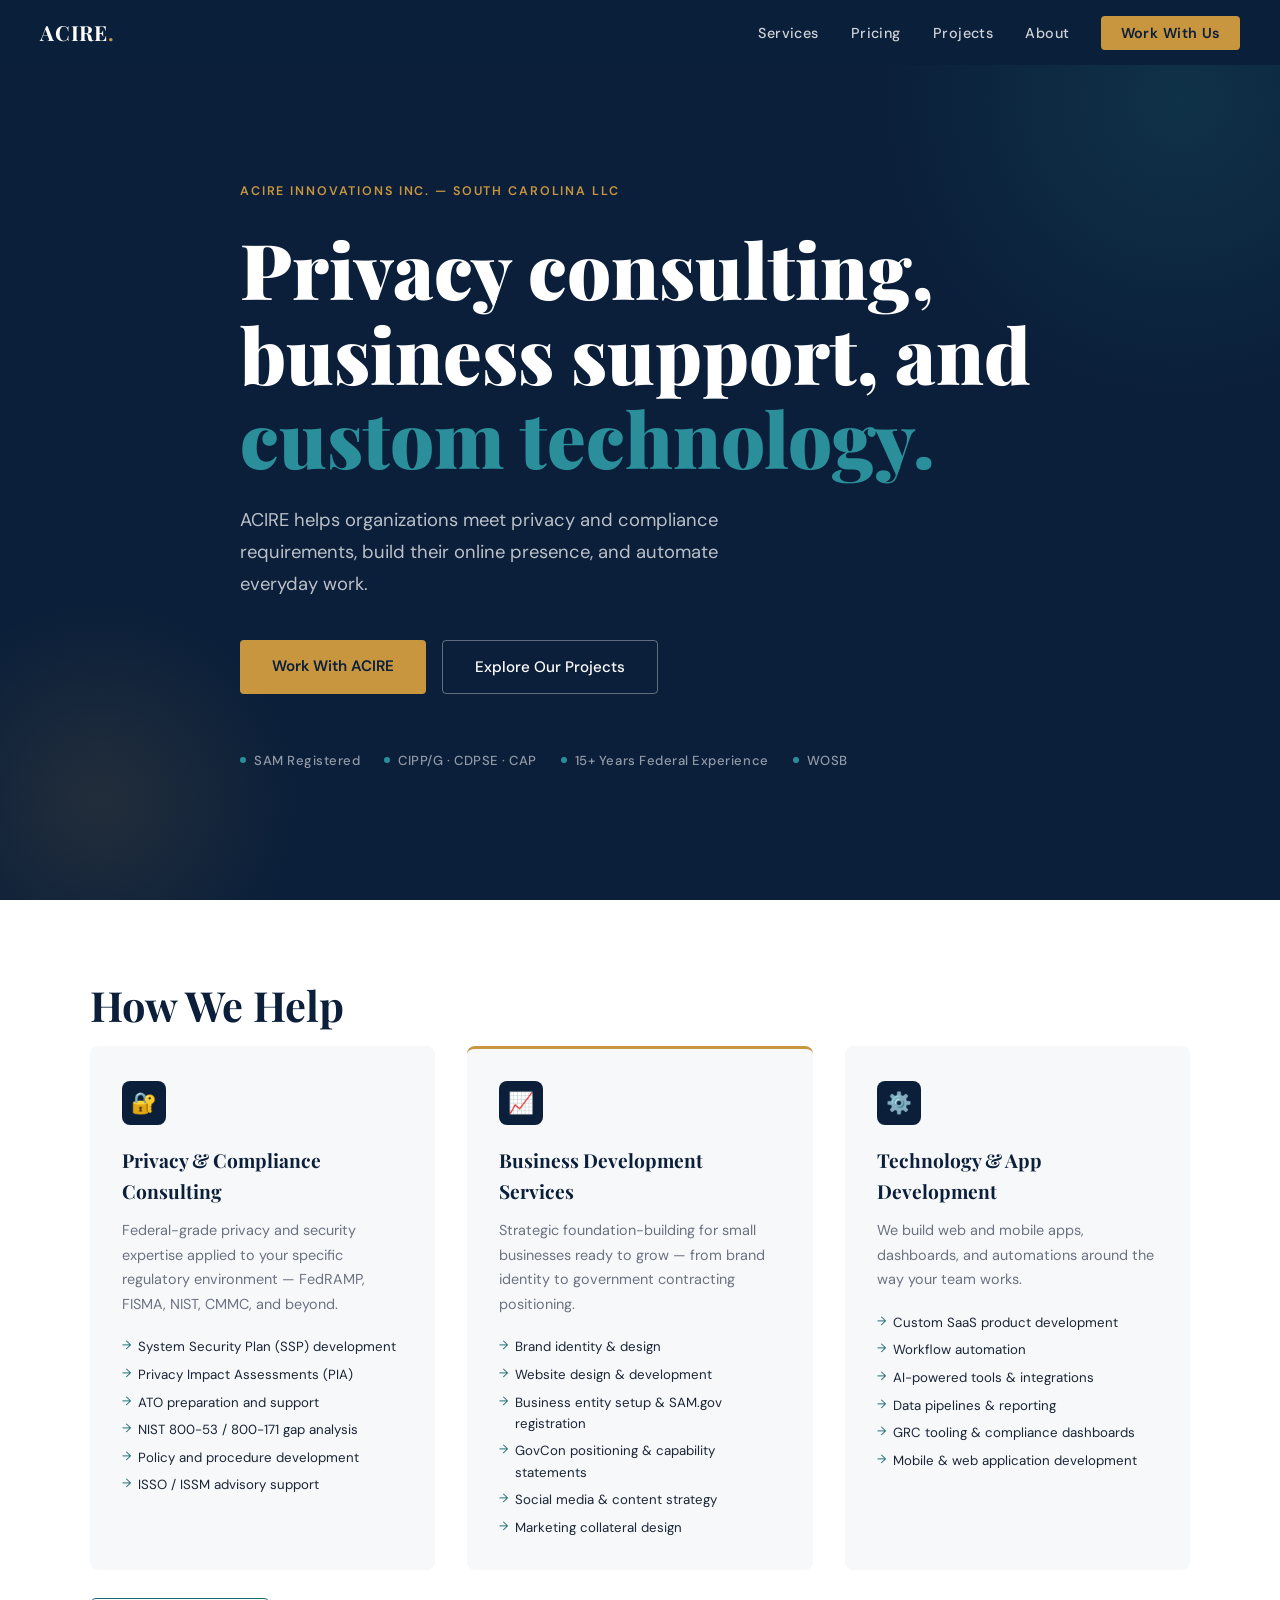
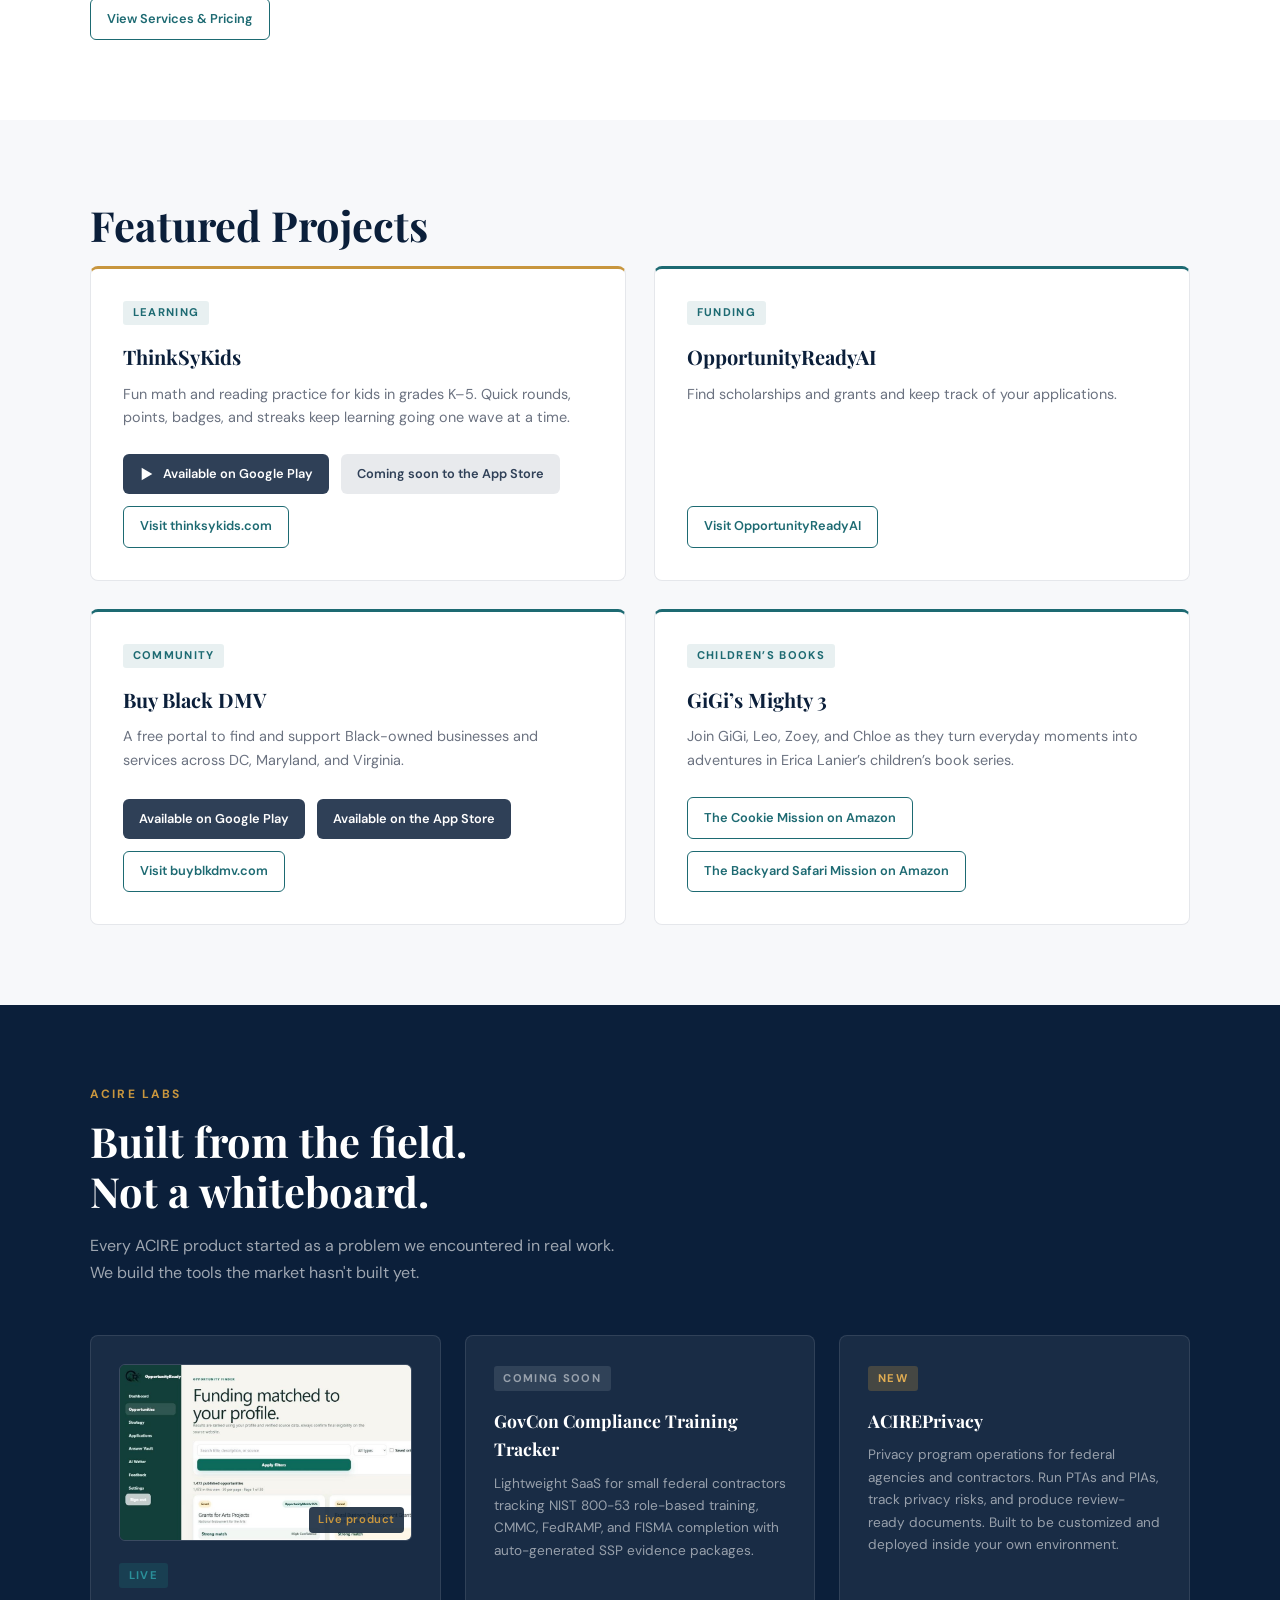
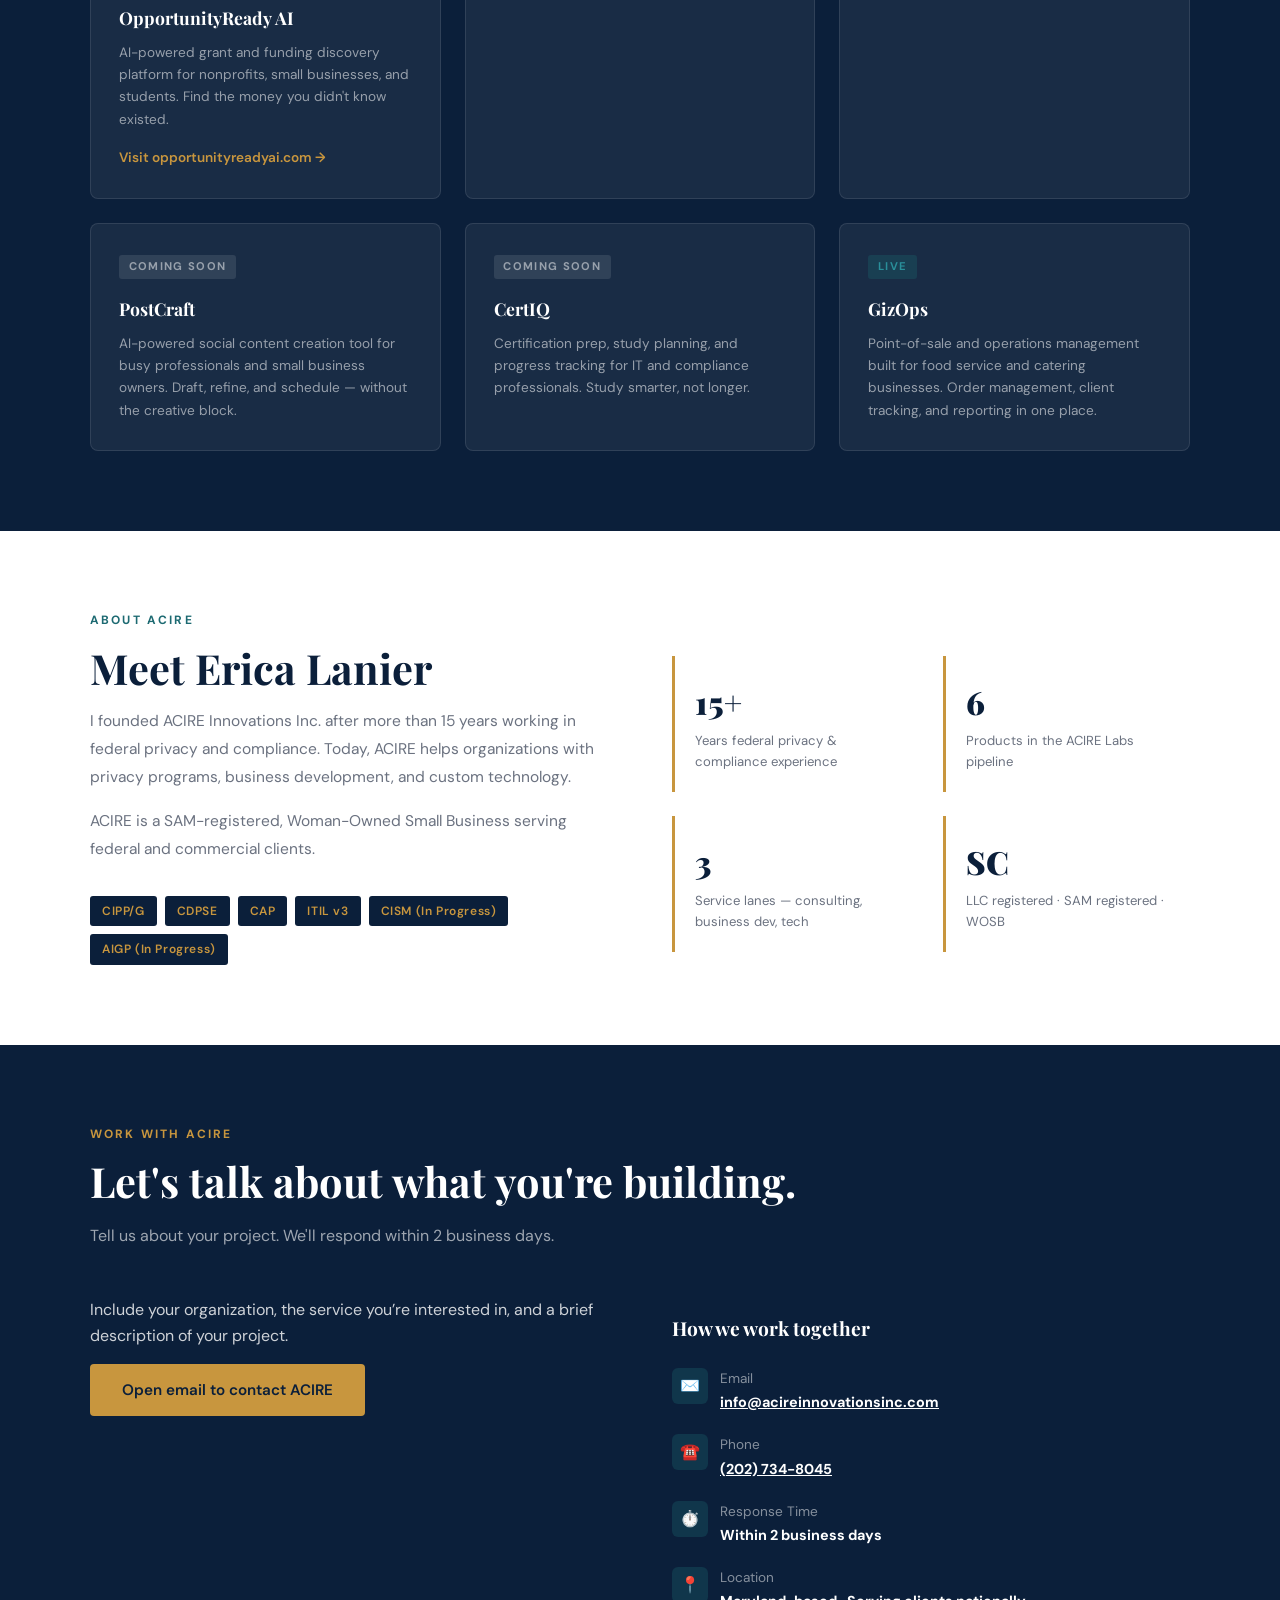
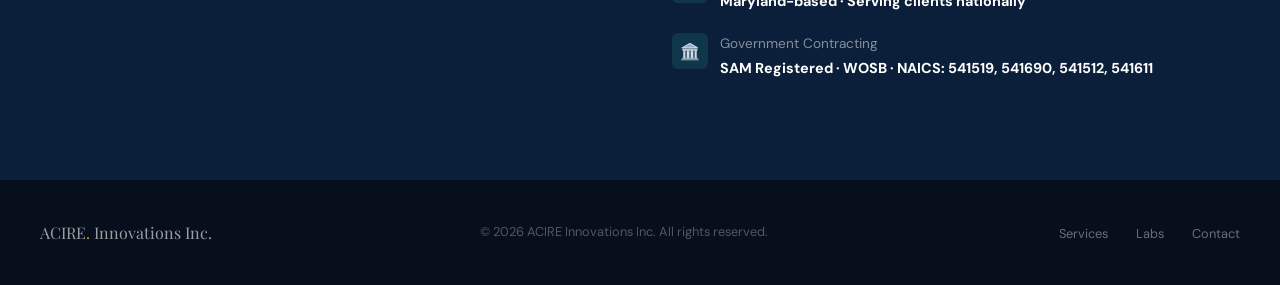
==== commit c38baecd: "Simplify ACIRE homepage and move detailed pricing to its own page" ====
--- a/index.html
+++ b/index.html
@@ -3,784 +3,10 @@
 <head>
   <meta charset="UTF-8" />
   <meta name="viewport" content="width=device-width, initial-scale=1.0" />
-  <title>ACIRE Innovations Inc. | Consulting. Products. Possibilities.</title>
+  <title>ACIRE Innovations Inc. | Privacy, Business &amp; Technology Consulting</title>
   <link rel="preconnect" href="https://fonts.googleapis.com" />
   <link href="https://fonts.googleapis.com/css2?family=DM+Sans:wght@300;400;500;600&family=Playfair+Display:wght@700;900&display=swap" rel="stylesheet" />
-  <style>
-    *, *::before, *::after { box-sizing: border-box; margin: 0; padding: 0; }
-
-    :root {
-      --navy: #0B1F3A;
-      --navy-mid: #112845;
-      --teal: #1D6A72;
-      --teal-light: #2A8F9A;
-      --gold: #C8963E;
-      --gold-light: #E0AC52;
-      --white: #FFFFFF;
-      --off-white: #F7F8FA;
-      --gray: #6B7280;
-      --gray-light: #E5E7EB;
-      --text: #1A2535;
-    }
-
-    html { scroll-behavior: smooth; scroll-padding-top: 5rem; }
-    @media (prefers-reduced-motion: reduce) {
-      html { scroll-behavior: auto; }
-    }
-
-    body {
-      font-family: 'DM Sans', sans-serif;
-      color: var(--text);
-      background: var(--white);
-      line-height: 1.6;
-    }
-
-    /* NAV */
-    nav {
-      position: fixed;
-      top: 0; left: 0; right: 0;
-      background: rgba(11, 31, 58, 0.97);
-      backdrop-filter: blur(8px);
-      z-index: 100;
-      padding: 1rem 2.5rem;
-      display: flex;
-      align-items: center;
-      justify-content: space-between;
-    }
-
-    .nav-logo {
-      font-family: 'Playfair Display', serif;
-      color: var(--white);
-      font-size: 1.3rem;
-      font-weight: 700;
-      letter-spacing: 0.04em;
-      text-decoration: none;
-    }
-
-    .nav-logo span { color: var(--gold); }
-
-    .nav-links {
-      display: flex;
-      gap: 2rem;
-      list-style: none;
-    }
-
-    .nav-links a {
-      color: rgba(255,255,255,0.8);
-      text-decoration: none;
-      font-size: 0.9rem;
-      font-weight: 500;
-      letter-spacing: 0.03em;
-      transition: color 0.2s;
-    }
-
-    .nav-links a:hover { color: var(--gold); }
-
-    .nav-cta {
-      background: var(--gold);
-      color: var(--navy) !important;
-      padding: 0.5rem 1.2rem;
-      border-radius: 4px;
-      font-weight: 600 !important;
-    }
-
-    .nav-cta:hover { background: var(--gold-light) !important; color: var(--navy) !important; }
-
-    .hamburger { display: none; cursor: pointer; color: white; font-size: 1.5rem; background: none; border: none; }
-
-    /* HERO */
-    .hero {
-      min-height: 100vh;
-      background: var(--navy);
-      display: flex;
-      align-items: center;
-      padding: 8rem 2.5rem 5rem;
-      position: relative;
-      overflow: hidden;
-    }
-
-    .hero::before {
-      content: '';
-      position: absolute;
-      top: -200px; right: -200px;
-      width: 600px; height: 600px;
-      background: radial-gradient(circle, rgba(29,106,114,0.25) 0%, transparent 70%);
-      pointer-events: none;
-    }
-
-    .hero::after {
-      content: '';
-      position: absolute;
-      bottom: -100px; left: -100px;
-      width: 400px; height: 400px;
-      background: radial-gradient(circle, rgba(200,150,62,0.12) 0%, transparent 70%);
-      pointer-events: none;
-    }
-
-    .hero-inner {
-      max-width: 1100px;
-      margin: 0 auto;
-      position: relative;
-      z-index: 1;
-    }
-
-    .hero-eyebrow {
-      display: inline-block;
-      font-size: 0.78rem;
-      font-weight: 600;
-      letter-spacing: 0.15em;
-      text-transform: uppercase;
-      color: var(--gold);
-      margin-bottom: 1.5rem;
-    }
-
-    .hero h1 {
-      font-family: 'Playfair Display', serif;
-      font-size: clamp(2.8rem, 6vw, 5rem);
-      font-weight: 900;
-      color: var(--white);
-      line-height: 1.1;
-      margin-bottom: 1.5rem;
-      max-width: 800px;
-    }
-
-    .hero h1 em {
-      font-style: normal;
-      color: var(--teal-light);
-    }
-
-    .hero-sub {
-      font-size: 1.15rem;
-      color: rgba(255,255,255,0.72);
-      max-width: 560px;
-      margin-bottom: 2.5rem;
-      line-height: 1.75;
-    }
-
-    .hero-actions {
-      display: flex;
-      gap: 1rem;
-      flex-wrap: wrap;
-    }
-
-    .btn-primary {
-      background: var(--gold);
-      color: var(--navy);
-      padding: 0.85rem 2rem;
-      border-radius: 4px;
-      text-decoration: none;
-      font-weight: 600;
-      font-size: 0.95rem;
-      transition: background 0.2s, transform 0.15s;
-      display: inline-block;
-    }
-
-    .btn-primary:hover { background: var(--gold-light); transform: translateY(-1px); }
-
-    .btn-outline {
-      border: 1.5px solid rgba(255,255,255,0.35);
-      color: var(--white);
-      padding: 0.85rem 2rem;
-      border-radius: 4px;
-      text-decoration: none;
-      font-weight: 500;
-      font-size: 0.95rem;
-      transition: border-color 0.2s, background 0.2s;
-      display: inline-block;
-    }
-
-    .btn-outline:hover { border-color: var(--teal-light); background: rgba(29,106,114,0.15); }
-
-    .hero-badges {
-      display: flex;
-      gap: 1.5rem;
-      margin-top: 3.5rem;
-      flex-wrap: wrap;
-    }
-
-    .badge {
-      display: flex;
-      align-items: center;
-      gap: 0.5rem;
-      color: rgba(255,255,255,0.55);
-      font-size: 0.82rem;
-      font-weight: 500;
-      letter-spacing: 0.04em;
-    }
-
-    .badge-dot {
-      width: 6px; height: 6px;
-      border-radius: 50%;
-      background: var(--teal-light);
-    }
-
-    /* SECTION SHARED */
-    section { padding: 5rem 2.5rem; }
-
-    .section-inner { max-width: 1100px; margin: 0 auto; }
-
-    .section-eyebrow {
-      display: block;
-      font-size: 0.75rem;
-      font-weight: 700;
-      letter-spacing: 0.18em;
-      text-transform: uppercase;
-      color: var(--teal);
-      margin-bottom: 0.75rem;
-    }
-
-    .section-title {
-      font-family: 'Playfair Display', serif;
-      font-size: clamp(1.8rem, 3.5vw, 2.6rem);
-      font-weight: 700;
-      color: var(--navy);
-      line-height: 1.2;
-      margin-bottom: 1rem;
-    }
-
-    .section-sub {
-      font-size: 1rem;
-      color: var(--gray);
-      max-width: 540px;
-      margin-bottom: 3rem;
-      line-height: 1.7;
-    }
-
-    /* PROBLEM BAND */
-    .problem-band {
-      background: var(--off-white);
-      padding: 4rem 2.5rem;
-    }
-
-    .problem-grid {
-      display: grid;
-      grid-template-columns: repeat(auto-fit, minmax(240px, 1fr));
-      gap: 2rem;
-      margin-top: 2.5rem;
-    }
-
-    .problem-card {
-      background: var(--white);
-      border-left: 3px solid var(--gold);
-      padding: 1.5rem 1.75rem;
-      border-radius: 0 6px 6px 0;
-    }
-
-    .problem-card p {
-      font-size: 0.95rem;
-      color: var(--gray);
-      line-height: 1.65;
-    }
-
-    .problem-card strong {
-      display: block;
-      font-size: 0.85rem;
-      font-weight: 600;
-      color: var(--navy);
-      margin-bottom: 0.5rem;
-      letter-spacing: 0.02em;
-    }
-
-    /* SERVICES */
-    .services-grid {
-      display: grid;
-      grid-template-columns: repeat(auto-fit, minmax(min(100%, 300px), 1fr));
-      gap: 2rem;
-    }
-
-    .service-card {
-      background: var(--off-white);
-      border-radius: 8px;
-      padding: 2rem;
-      border-top: 3px solid transparent;
-      transition: border-color 0.2s, transform 0.2s, box-shadow 0.2s;
-    }
-
-    .service-card:hover {
-      border-top-color: var(--teal);
-      transform: translateY(-3px);
-      box-shadow: 0 8px 30px rgba(11,31,58,0.1);
-    }
-
-    .service-card.accent { border-top-color: var(--gold); }
-    .service-card.accent:hover { border-top-color: var(--gold-light); }
-
-    .service-icon {
-      width: 44px; height: 44px;
-      background: var(--navy);
-      border-radius: 8px;
-      display: flex;
-      align-items: center;
-      justify-content: center;
-      margin-bottom: 1.25rem;
-      font-size: 1.3rem;
-    }
-
-    .service-card h3 {
-      font-family: 'Playfair Display', serif;
-      font-size: 1.2rem;
-      font-weight: 700;
-      color: var(--navy);
-      margin-bottom: 0.75rem;
-    }
-
-    .service-card p {
-      font-size: 0.9rem;
-      color: var(--gray);
-      line-height: 1.7;
-      margin-bottom: 1.25rem;
-    }
-
-    .service-list {
-      list-style: none;
-      display: flex;
-      flex-direction: column;
-      gap: 0.4rem;
-    }
-
-    .service-list li {
-      font-size: 0.83rem;
-      color: var(--text);
-      padding-left: 1rem;
-      position: relative;
-    }
-
-    .service-list li::before {
-      content: '→';
-      position: absolute;
-      left: 0;
-      color: var(--teal);
-      font-size: 0.75rem;
-    }
-
-    /* BUSINESS DEV PRICING */
-    .biz-dev { background: var(--off-white); }
-
-    .pricing-tabs {
-      display: flex;
-      gap: 0.5rem;
-      margin-bottom: 2rem;
-      flex-wrap: wrap;
-    }
-
-    .tab-btn {
-      padding: 0.5rem 1.2rem;
-      border: 1.5px solid var(--gray-light);
-      background: var(--white);
-      border-radius: 20px;
-      font-size: 0.85rem;
-      font-weight: 500;
-      cursor: pointer;
-      color: var(--gray);
-      transition: all 0.2s;
-    }
-
-    .tab-btn.active, .tab-btn:hover {
-      background: var(--navy);
-      color: var(--white);
-      border-color: var(--navy);
-    }
-
-    .tab-panel { display: none; }
-    .tab-panel.active { display: block; }
-
-    .pricing-grid {
-      display: grid;
-      grid-template-columns: repeat(auto-fit, minmax(200px, 1fr));
-      gap: 1.25rem;
-    }
-
-    .price-item {
-      background: var(--white);
-      border-radius: 6px;
-      padding: 1.25rem 1.5rem;
-      border: 1px solid var(--gray-light);
-    }
-
-    .price-item h4 {
-      font-size: 0.9rem;
-      font-weight: 600;
-      color: var(--navy);
-      margin-bottom: 0.35rem;
-    }
-
-    .price-item .price {
-      font-size: 1.1rem;
-      font-weight: 700;
-      color: var(--teal);
-    }
-
-    .price-item p {
-      font-size: 0.8rem;
-      color: var(--gray);
-      margin-top: 0.35rem;
-      line-height: 1.5;
-    }
-
-    .payment-note {
-      margin-top: 1.5rem;
-      padding: 1rem 1.5rem;
-      background: var(--white);
-      border-radius: 6px;
-      border-left: 3px solid var(--gold);
-      font-size: 0.88rem;
-      color: var(--gray);
-    }
-
-    /* LABS */
-    .labs { background: var(--navy); }
-    .labs .section-title { color: var(--white); }
-    .labs .section-sub { color: rgba(255,255,255,0.6); }
-    .labs .section-eyebrow { color: var(--gold); }
-
-    .labs-grid {
-      display: grid;
-      grid-template-columns: repeat(auto-fit, minmax(260px, 1fr));
-      gap: 1.5rem;
-    }
-
-    .lab-card {
-      background: rgba(255,255,255,0.06);
-      border: 1px solid rgba(255,255,255,0.1);
-      border-radius: 8px;
-      padding: 1.75rem;
-      transition: background 0.2s, border-color 0.2s;
-    }
-
-    .lab-card:hover {
-      background: rgba(255,255,255,0.1);
-      border-color: rgba(200,150,62,0.4);
-    }
-
-    .lab-tag {
-      display: inline-block;
-      font-size: 0.7rem;
-      font-weight: 700;
-      letter-spacing: 0.12em;
-      text-transform: uppercase;
-      padding: 0.2rem 0.6rem;
-      border-radius: 3px;
-      margin-bottom: 1rem;
-    }
-
-    .lab-tag.live { background: rgba(29,106,114,0.3); color: var(--teal-light); }
-    .lab-tag.beta { background: rgba(200,150,62,0.25); color: var(--gold-light); }
-    .lab-tag.soon { background: rgba(255,255,255,0.1); color: rgba(255,255,255,0.5); }
-
-    .lab-card h3 {
-      font-family: 'Playfair Display', serif;
-      font-size: 1.1rem;
-      color: var(--white);
-      margin-bottom: 0.6rem;
-    }
-
-    .lab-card p {
-      font-size: 0.85rem;
-      color: rgba(255,255,255,0.55);
-      line-height: 1.65;
-    }
-
-    /* EVERYDAY COMMUNITY */
-    .community { background: var(--off-white); }
-    .community-grid {
-      display: grid;
-      grid-template-columns: repeat(auto-fit, minmax(min(100%, 300px), 1fr));
-      gap: 1.75rem;
-    }
-    .community-card {
-      background: var(--white);
-      border: 1px solid var(--gray-light);
-      border-top: 3px solid var(--teal);
-      border-radius: 8px;
-      padding: 2rem;
-      display: flex;
-      flex-direction: column;
-    }
-    .community-card.accent { border-top-color: var(--gold); }
-    .community-card .lab-tag { align-self: flex-start; background: rgba(29,106,114,0.1); color: var(--teal); }
-    .community-card h3 {
-      font-family: 'Playfair Display', serif;
-      font-size: 1.25rem;
-      color: var(--navy);
-      margin-bottom: 0.6rem;
-    }
-    .community-card p { font-size: 0.9rem; color: var(--gray); line-height: 1.65; margin-bottom: 1.5rem; flex-grow: 1; }
-    .community-links { display: flex; flex-wrap: wrap; gap: 0.75rem; }
-    .play-badge {
-      display: inline-flex; align-items: center; gap: 0.5rem;
-      background: var(--navy); color: var(--white);
-      font-size: 0.8rem; font-weight: 600;
-      padding: 0.6rem 1rem; border-radius: 6px;
-      cursor: default; opacity: 0.85;
-    }
-    .play-badge.soon { background: var(--gray-light); color: var(--navy); }
-    .play-badge svg { width: 16px; height: 16px; fill: currentColor; }
-    .community-link {
-      display: inline-flex; align-items: center;
-      font-size: 0.8rem; font-weight: 600; color: var(--teal);
-      padding: 0.6rem 1rem; border: 1px solid var(--teal); border-radius: 6px;
-      text-decoration: none;
-    }
-    .community-link:hover { background: var(--teal); color: var(--white); }
-
-    .lab-link { display: inline-block; margin-top: 1rem; font-size: 0.85rem; font-weight: 600; color: var(--gold); text-decoration: none; }
-    .lab-link:hover { color: var(--gold-light); text-decoration: underline; }
-
-    .lab-shot { margin: 0 0 1.25rem; position: relative; }
-    .lab-shot img { display: block; width: 100%; height: auto; border-radius: 6px; border: 1px solid rgba(255,255,255,0.15); }
-    .lab-shot figcaption { position: absolute; bottom: 0.5rem; right: 0.5rem; background: rgba(11,30,51,0.85); color: var(--gold); font-size: 0.7rem; font-weight: 600; letter-spacing: 0.05em; padding: 0.25rem 0.55rem; border-radius: 4px; }
-
-    /* CONSULTING PRICING */
-    .consulting-pricing { background: var(--off-white); }
-
-    .tier-grid {
-      display: grid;
-      grid-template-columns: repeat(auto-fit, minmax(260px, 1fr));
-      gap: 1.75rem;
-      margin-top: 1rem;
-    }
-
-    .tier-card {
-      background: var(--white);
-      border-radius: 8px;
-      padding: 2rem;
-      border: 1px solid var(--gray-light);
-      position: relative;
-    }
-
-    .tier-card.featured {
-      border-color: var(--teal);
-      box-shadow: 0 4px 20px rgba(29,106,114,0.15);
-    }
-
-    .featured-badge {
-      position: absolute;
-      top: -12px; left: 50%;
-      transform: translateX(-50%);
-      background: var(--teal);
-      color: white;
-      font-size: 0.7rem;
-      font-weight: 700;
-      letter-spacing: 0.1em;
-      text-transform: uppercase;
-      padding: 0.25rem 0.75rem;
-      border-radius: 20px;
-    }
-
-    .tier-card h3 {
-      font-size: 0.8rem;
-      font-weight: 700;
-      letter-spacing: 0.12em;
-      text-transform: uppercase;
-      color: var(--teal);
-      margin-bottom: 0.5rem;
-    }
-
-    .tier-card .tier-price {
-      font-family: 'Playfair Display', serif;
-      font-size: 2rem;
-      font-weight: 700;
-      color: var(--navy);
-      line-height: 1.1;
-      margin-bottom: 0.25rem;
-    }
-
-    .tier-card .tier-desc {
-      font-size: 0.85rem;
-      color: var(--gray);
-      margin-bottom: 1.5rem;
-      line-height: 1.55;
-    }
-
-    .tier-list {
-      list-style: none;
-      display: flex;
-      flex-direction: column;
-      gap: 0.6rem;
-    }
-
-    .tier-list li {
-      font-size: 0.87rem;
-      color: var(--text);
-      padding-left: 1.25rem;
-      position: relative;
-      line-height: 1.5;
-    }
-
-    .tier-list li::before {
-      content: '✓';
-      position: absolute;
-      left: 0;
-      color: var(--teal);
-      font-weight: 700;
-    }
-
-    /* ABOUT */
-    .about-grid {
-      display: grid;
-      grid-template-columns: 1fr 1fr;
-      gap: 4rem;
-      align-items: center;
-    }
-
-    .about-stats {
-      display: grid;
-      grid-template-columns: 1fr 1fr;
-      gap: 1.5rem;
-      margin-top: 2rem;
-    }
-
-    .stat-box {
-      padding: 1.25rem;
-      border-left: 3px solid var(--gold);
-    }
-
-    .stat-num {
-      font-family: 'Playfair Display', serif;
-      font-size: 2rem;
-      font-weight: 900;
-      color: var(--navy);
-    }
-
-    .stat-label {
-      font-size: 0.82rem;
-      color: var(--gray);
-      margin-top: 0.2rem;
-    }
-
-    .about-certs {
-      display: flex;
-      flex-wrap: wrap;
-      gap: 0.5rem;
-      margin-top: 2rem;
-    }
-
-    .cert-chip {
-      background: var(--navy);
-      color: var(--gold);
-      font-size: 0.75rem;
-      font-weight: 600;
-      padding: 0.35rem 0.75rem;
-      border-radius: 3px;
-      letter-spacing: 0.05em;
-    }
-
-    .about-text p {
-      font-size: 0.97rem;
-      color: var(--gray);
-      line-height: 1.8;
-      margin-bottom: 1rem;
-    }
-
-    /* CONTACT */
-    .contact { background: var(--navy); }
-    .contact .section-title { color: var(--white); }
-    .contact .section-sub { color: rgba(255,255,255,0.6); max-width: 480px; }
-    .contact .section-eyebrow { color: var(--gold); }
-
-    .contact-grid {
-      display: grid;
-      grid-template-columns: 1fr 1fr;
-      gap: 4rem;
-      align-items: start;
-    }
-
-    .contact-email {
-      display: flex;
-      flex-direction: column;
-      gap: 1rem;
-    }
-
-    .contact-email .btn-primary { align-self: flex-start; }
-    .contact-email p { color: rgba(255,255,255,0.8); }
-    .contact-item-text a { color: inherit; overflow-wrap: anywhere; }
-
-    .contact-info { padding-top: 1rem; }
-
-    .contact-info h3 {
-      font-family: 'Playfair Display', serif;
-      font-size: 1.2rem;
-      color: var(--white);
-      margin-bottom: 1.5rem;
-    }
-
-    .contact-item {
-      display: flex;
-      gap: 0.75rem;
-      align-items: flex-start;
-      margin-bottom: 1.25rem;
-    }
-
-    .contact-item-icon {
-      width: 36px; height: 36px;
-      background: rgba(29,106,114,0.3);
-      border-radius: 6px;
-      display: flex;
-      align-items: center;
-      justify-content: center;
-      font-size: 1rem;
-      flex-shrink: 0;
-    }
-
-    .contact-item-text p {
-      font-size: 0.85rem;
-      color: rgba(255,255,255,0.5);
-    }
-
-    .contact-item-text strong {
-      font-size: 0.9rem;
-      color: var(--white);
-      display: block;
-      margin-top: 0.1rem;
-    }
-
-    /* FOOTER */
-    footer {
-      background: #070F1C;
-      padding: 2.5rem 2.5rem;
-      display: flex;
-      justify-content: space-between;
-      align-items: center;
-      flex-wrap: wrap;
-      gap: 1rem;
-    }
-
-    .footer-logo {
-      font-family: 'Playfair Display', serif;
-      color: rgba(255,255,255,0.6);
-      font-size: 1rem;
-    }
-
-    .footer-logo span { color: var(--gold); }
-
-    footer p {
-      font-size: 0.8rem;
-      color: rgba(255,255,255,0.3);
-    }
-
-    footer a {
-      color: rgba(255,255,255,0.4);
-      text-decoration: none;
-      font-size: 0.8rem;
-      margin-left: 1.5rem;
-      transition: color 0.2s;
-    }
-
-    footer a:hover { color: var(--gold); }
-
-    /* RESPONSIVE */
-    @media (max-width: 860px) {
-      .nav-links { display: none; flex-direction: column; position: absolute; top: 100%; left: 0; right: 0; background: var(--navy); padding: 1.5rem 2rem; gap: 1rem; }
-      .nav-links.open { display: flex; }
-      .hamburger { display: block; }
-      nav { padding: 1rem 1.5rem; }
-      section { padding: 3.5rem 1.5rem; }
-      .hero { padding: 6rem 1.5rem 4rem; }
-      .about-grid { grid-template-columns: 1fr; gap: 2.5rem; }
-      .contact-grid { grid-template-columns: 1fr; gap: 2rem; }
-      footer { flex-direction: column; align-items: flex-start; }
-    }
-  </style>
+  <link rel="stylesheet" href="/styles.css" />
 </head>
 <body>
 
@@ -790,9 +16,8 @@
   <button type="button" class="hamburger" aria-label="Main menu" aria-expanded="false" aria-controls="main-menu">☰</button>
   <ul class="nav-links" id="main-menu">
     <li><a href="#services">Services</a></li>
-    <li><a href="#business">Business Dev</a></li>
-    <li><a href="#labs">ACIRE Labs</a></li>
-    <li><a href="#community">Community Tools</a></li>
+    <li><a href="/services-pricing.html">Pricing</a></li>
+    <li><a href="#community">Projects</a></li>
     <li><a href="#about">About</a></li>
     <li><a href="#contact" class="nav-cta">Work With Us</a></li>
   </ul>
@@ -802,11 +27,11 @@
 <section class="hero">
   <div class="hero-inner">
     <span class="hero-eyebrow">ACIRE Innovations Inc. — South Carolina LLC</span>
-    <h1>Consulting. Products.<br><em>Possibilities.</em></h1>
-    <p class="hero-sub">We help businesses grow through compliance consulting, strategic development, and purpose-built technology. From federal frameworks to your bottom line.</p>
+    <h1>Privacy consulting, business support, and <em>custom technology.</em></h1>
+    <p class="hero-sub">ACIRE helps organizations meet privacy and compliance requirements, build their online presence, and automate everyday work.</p>
     <div class="hero-actions">
-      <a href="#contact" class="btn-primary">Start a Conversation</a>
-      <a href="#services" class="btn-outline">Explore Services</a>
+      <a href="#contact" class="btn-primary">Work With ACIRE</a>
+      <a href="#community" class="btn-outline">Explore Our Projects</a>
     </div>
     <div class="hero-badges">
       <span class="badge"><span class="badge-dot"></span> SAM Registered</span>
@@ -817,37 +42,10 @@
   </div>
 </section>
 
-<!-- PROBLEM BAND -->
-<div class="problem-band">
-  <div class="section-inner">
-    <span class="section-eyebrow">The Problems We Solve</span>
-    <div class="problem-grid">
-      <div class="problem-card">
-        <strong>Compliance Gaps Costing You Contracts</strong>
-        <p>Missing controls, incomplete documentation, or failed audits are keeping you out of opportunities you've already earned.</p>
-      </div>
-      <div class="problem-card">
-        <strong>Growth Without a Roadmap</strong>
-        <p>You're building, but without the strategic structure, branding, or business development foundation to scale.</p>
-      </div>
-      <div class="problem-card">
-        <strong>Technology That Doesn't Fit</strong>
-        <p>Off-the-shelf tools weren't built for your workflow. You need something built from the field — not a whiteboard.</p>
-      </div>
-      <div class="problem-card">
-        <strong>Too Much Manual, Not Enough Margin</strong>
-        <p>Hours lost to processes that should be automated. Every manual step is time away from the work that actually grows your business.</p>
-      </div>
-    </div>
-  </div>
-</div>
-
 <!-- SERVICES -->
 <section id="services">
   <div class="section-inner">
-    <span class="section-eyebrow">Core Services</span>
-    <h2 class="section-title">Three lanes. One firm.</h2>
-    <p class="section-sub">Whether you need compliance infrastructure, strategic growth support, or custom technology — ACIRE delivers outcomes that move your business forward.</p>
+    <h2 class="section-title">How We Help</h2>
     <div class="services-grid">
       <div class="service-card">
         <div class="service-icon">🔐</div>
@@ -878,7 +76,7 @@
       <div class="service-card">
         <div class="service-icon">⚙️</div>
         <h3>Technology & App Development</h3>
-        <p>Custom tools built for the way your business actually works — not repurposed templates. We build what the market hasn't built yet.</p>
+        <p>We build web and mobile apps, dashboards, and automations around the way your team works.</p>
         <ul class="service-list">
           <li>Custom SaaS product development</li>
           <li>Workflow automation</li>
@@ -889,197 +87,14 @@
         </ul>
       </div>
     </div>
-  </div>
-</section>
-
-<!-- BUSINESS DEV PRICING -->
-<section id="business" class="biz-dev">
-  <div class="section-inner">
-    <span class="section-eyebrow">Business Development Pricing</span>
-    <h2 class="section-title">Transparent pricing.<br>Real deliverables.</h2>
-    <p class="section-sub">Flat-rate services so you know exactly what you're getting and what it costs. No surprises.</p>
-
-    <div class="pricing-tabs">
-      <button type="button" class="tab-btn active" aria-controls="branding" aria-pressed="true">Branding & Design</button>
-      <button type="button" class="tab-btn" aria-controls="web" aria-pressed="false">Web Presence</button>
-      <button type="button" class="tab-btn" aria-controls="setup" aria-pressed="false">Business Setup</button>
-    </div>
-
-    <div id="branding" class="tab-panel active">
-      <div class="pricing-grid">
-        <div class="price-item">
-          <h4>Logo Design</h4>
-          <div class="price">$350</div>
-          <p>3 concepts, 2 revision rounds, final files in all formats</p>
-        </div>
-        <div class="price-item">
-          <h4>Brand Identity Package</h4>
-          <div class="price">$750</div>
-          <p>Logo, color palette, typography, brand guide document</p>
-        </div>
-        <div class="price-item">
-          <h4>Business Cards</h4>
-          <div class="price">$150</div>
-          <p>Design for print-ready file (printing separate)</p>
-        </div>
-        <div class="price-item">
-          <h4>Flyer Design</h4>
-          <div class="price">$125/piece</div>
-          <p>Event, promotional, or service flyers</p>
-        </div>
-        <div class="price-item">
-          <h4>Social Media Kit</h4>
-          <div class="price">$400</div>
-          <p>Profile images, banners, and 10 post templates</p>
-        </div>
-      </div>
-    </div>
-
-    <div id="web" class="tab-panel">
-      <div class="pricing-grid">
-        <div class="price-item">
-          <h4>Landing Page</h4>
-          <div class="price">$800</div>
-          <p>Single-page site with contact form and mobile optimization</p>
-        </div>
-        <div class="price-item">
-          <h4>Multi-Page Site</h4>
-          <div class="price">$1,500</div>
-          <p>Up to 5 pages, contact form, mobile-responsive</p>
-        </div>
-        <div class="price-item">
-          <h4>Full Business Site</h4>
-          <div class="price">$2,500</div>
-          <p>Up to 10 pages, blog, contact, analytics setup</p>
-        </div>
-      </div>
-    </div>
-
-    <div id="setup" class="tab-panel">
-      <div class="pricing-grid">
-        <div class="price-item">
-          <h4>Complete Business Setup Bundle</h4>
-          <div class="price">$650</div>
-          <p>LLC formation guidance, EIN application, SAM.gov registration, business bank account guidance, license research</p>
-        </div>
-        <div class="price-item">
-          <h4>SAM.gov Registration Only</h4>
-          <div class="price">$200</div>
-          <p>Full registration support and annual renewal reminder</p>
-        </div>
-        <div class="price-item">
-          <h4>Capability Statement</h4>
-          <div class="price">$300</div>
-          <p>GovCon-ready one-pager with NAICS codes and past performance</p>
-        </div>
-      </div>
-    </div>
-
-    <div class="payment-note">
-      <strong>Payment Options:</strong> 50% deposit / 50% on delivery — or split into 3 equal payments for projects over $500. All projects begin upon receipt of deposit.
-    </div>
-  </div>
-</section>
-
-<!-- CONSULTING TIERS -->
-<section class="consulting-pricing">
-  <div class="section-inner">
-    <span class="section-eyebrow">Consulting Engagements</span>
-    <h2 class="section-title">Engagement models built for how you actually work.</h2>
-    <p class="section-sub">Advisory support, project-based engagements, or ongoing retainer — we meet you where you are.</p>
-    <div class="tier-grid">
-      <div class="tier-card">
-        <h3>Advisory</h3>
-        <div class="tier-price">$150<span style="font-size:1rem;font-weight:400;color:var(--gray)">/hr</span></div>
-        <p class="tier-desc">Targeted expertise for specific questions, reviews, or one-time assessments.</p>
-        <ul class="tier-list">
-          <li>1–2 hour sessions</li>
-          <li>Policy or document review</li>
-          <li>Compliance question responses</li>
-          <li>Strategy consultation</li>
-        </ul>
-      </div>
-      <div class="tier-card featured">
-        <span class="featured-badge">Most Popular</span>
-        <h3>Project</h3>
-        <div class="tier-price">Scoped</div>
-        <p class="tier-desc">Fixed-scope deliverables with defined timelines. You know exactly what you're getting.</p>
-        <ul class="tier-list">
-          <li>SSP / PIA development</li>
-          <li>Gap analysis & remediation plan</li>
-          <li>Policy suite build-out</li>
-          <li>ATO preparation package</li>
-          <li>Fixed price, milestone billing</li>
-        </ul>
-      </div>
-      <div class="tier-card">
-        <h3>Retainer</h3>
-        <div class="tier-price">$2,500<span style="font-size:1rem;font-weight:400;color:var(--gray)">/mo</span></div>
-        <p class="tier-desc">Ongoing compliance and advisory support for organizations that need a trusted expert on call.</p>
-        <ul class="tier-list">
-          <li>Up to 20 hours/month</li>
-          <li>Priority response time</li>
-          <li>Monthly compliance check-ins</li>
-          <li>Document maintenance</li>
-          <li>Renewal & deadline tracking</li>
-        </ul>
-      </div>
-    </div>
-  </div>
-</section>
-
-<!-- ACIRE LABS -->
-<section id="labs" class="labs">
-  <div class="section-inner">
-    <span class="section-eyebrow">ACIRE Labs</span>
-    <h2 class="section-title">Built from the field.<br>Not a whiteboard.</h2>
-    <p class="section-sub">Every ACIRE product started as a problem we encountered in real work. We build the tools the market hasn't built yet.</p>
-    <div class="labs-grid">
-      <div class="lab-card">
-        <figure class="lab-shot">
-          <img src="[data-uri]" alt="OpportunityReady AI opportunity finder showing funding matched to a user profile" loading="lazy">
-          <figcaption>Live product</figcaption>
-        </figure>
-        <span class="lab-tag live">Live</span>
-        <h3>OpportunityReady AI</h3>
-        <p>AI-powered grant and funding discovery platform for nonprofits, small businesses, and students. Find the money you didn't know existed.</p>
-        <a class="lab-link" href="https://opportunityreadyai.com" target="_blank" rel="noopener">Visit opportunityreadyai.com →</a>
-      </div>
-      <div class="lab-card">
-        <span class="lab-tag soon">Coming Soon</span>
-        <h3>GovCon Compliance Training Tracker</h3>
-        <p>Lightweight SaaS for small federal contractors tracking NIST 800-53 role-based training, CMMC, FedRAMP, and FISMA completion with auto-generated SSP evidence packages.</p>
-      </div>
-      <div class="lab-card">
-        <span class="lab-tag beta">New</span>
-        <h3>ACIREPrivacy</h3>
-        <p>Privacy program operations for federal agencies and contractors. Run PTAs and PIAs, track privacy risks, and produce review-ready documents. Built to be customized and deployed inside your own environment.</p>
-      </div>
-      <div class="lab-card">
-        <span class="lab-tag soon">Coming Soon</span>
-        <h3>PostCraft</h3>
-        <p>AI-powered social content creation tool for busy professionals and small business owners. Draft, refine, and schedule — without the creative block.</p>
-      </div>
-      <div class="lab-card">
-        <span class="lab-tag soon">Coming Soon</span>
-        <h3>CertIQ</h3>
-        <p>Certification prep, study planning, and progress tracking for IT and compliance professionals. Study smarter, not longer.</p>
-      </div>
-      <div class="lab-card">
-        <span class="lab-tag live">Live</span>
-        <h3>GizOps</h3>
-        <p>Point-of-sale and operations management built for food service and catering businesses. Order management, client tracking, and reporting in one place.</p>
-      </div>
-    </div>
+    <p id="business"><a class="community-link" href="/services-pricing.html">View Services &amp; Pricing</a></p>
   </div>
 </section>
 
 <!-- EVERYDAY COMMUNITY -->
 <section id="community" class="community">
   <div class="section-inner">
-    <span class="section-eyebrow">For Everyone</span>
-    <h2 class="section-title">Tools for the Everyday Community</h2>
-    <p class="section-sub">Simple tools built for real people, families, and teams.</p>
+    <h2 class="section-title">Featured Projects</h2>
     <div class="community-grid">
       <div class="community-card accent">
         <span class="lab-tag">Learning</span>
@@ -1092,6 +107,14 @@
         </div>
       </div>
       <div class="community-card">
+        <span class="lab-tag">Funding</span>
+        <h3>OpportunityReadyAI</h3>
+        <p>Find scholarships and grants and keep track of your applications.</p>
+        <div class="community-links">
+          <a class="community-link" href="https://opportunityreadyai.com" target="_blank" rel="noopener">Visit OpportunityReadyAI</a>
+        </div>
+      </div>
+      <div class="community-card">
         <span class="lab-tag">Community</span>
         <h3>Buy Black DMV</h3>
         <p>A free portal to find and support Black-owned businesses and services across DC, Maryland, and Virginia.</p>
@@ -1114,16 +137,61 @@
   </div>
 </section>
 
+<!-- ACIRE LABS -->
+<section id="labs" class="labs">
+  <div class="section-inner">
+    <span class="section-eyebrow">ACIRE Labs</span>
+    <h2 class="section-title">Built from the field.<br>Not a whiteboard.</h2>
+    <p class="section-sub">Every ACIRE product started as a problem we encountered in real work. We build the tools the market hasn't built yet.</p>
+    <div class="labs-grid">
+      <div class="lab-card">
+        <figure class="lab-shot">
+          <img src="[data-uri]" alt="OpportunityReady AI opportunity finder showing funding matched to a user profile" loading="lazy">
+          <figcaption>Live product</figcaption>
+        </figure>
+        <span class="lab-tag live">Live</span>
+        <h3>OpportunityReady AI</h3>
+        <p>AI-powered grant and funding discovery platform for nonprofits, small businesses, and students. Find the money you didn't know existed.</p>
+        <a class="lab-link" href="https://opportunityreadyai.com" target="_blank" rel="noopener">Visit opportunityreadyai.com →</a>
+      </div>
+      <div class="lab-card">
+        <span class="lab-tag soon">Coming Soon</span>
+        <h3>GovCon Compliance Training Tracker</h3>
+        <p>Lightweight SaaS for small federal contractors tracking NIST 800-53 role-based training, CMMC, FedRAMP, and FISMA completion with auto-generated SSP evidence packages.</p>
+      </div>
+      <div class="lab-card">
+        <span class="lab-tag beta">New</span>
+        <h3>ACIREPrivacy</h3>
+        <p>Privacy program operations for federal agencies and contractors. Run PTAs and PIAs, track privacy risks, and produce review-ready documents. Built to be customized and deployed inside your own environment.</p>
+      </div>
+      <div class="lab-card">
+        <span class="lab-tag soon">Coming Soon</span>
+        <h3>PostCraft</h3>
+        <p>AI-powered social content creation tool for busy professionals and small business owners. Draft, refine, and schedule — without the creative block.</p>
+      </div>
+      <div class="lab-card">
+        <span class="lab-tag soon">Coming Soon</span>
+        <h3>CertIQ</h3>
+        <p>Certification prep, study planning, and progress tracking for IT and compliance professionals. Study smarter, not longer.</p>
+      </div>
+      <div class="lab-card">
+        <span class="lab-tag live">Live</span>
+        <h3>GizOps</h3>
+        <p>Point-of-sale and operations management built for food service and catering businesses. Order management, client tracking, and reporting in one place.</p>
+      </div>
+    </div>
+  </div>
+</section>
+
 <!-- ABOUT -->
 <section id="about">
   <div class="section-inner">
     <div class="about-grid">
       <div class="about-text">
         <span class="section-eyebrow">About ACIRE</span>
-        <h2 class="section-title">Expertise you can deploy. Outcomes you can measure.</h2>
-        <p>ACIRE Innovations Inc. is a full-service consulting and technology firm founded by a privacy and compliance professional with 15+ years of federal experience across multiple agencies.</p>
-        <p>We work at the intersection of compliance, strategy, and technology — helping organizations build the infrastructure they need to grow, win contracts, and operate with confidence.</p>
-        <p>ACIRE is SAM-registered, fully operational with business banking and insurance, and certified to serve both federal and commercial clients as a Woman-Owned Small Business.</p>
+        <h2 class="section-title">Meet Erica Lanier</h2>
+        <p>I founded ACIRE Innovations Inc. after more than 15 years working in federal privacy and compliance. Today, ACIRE helps organizations with privacy programs, business development, and custom technology.</p>
+        <p>ACIRE is a SAM-registered, Woman-Owned Small Business serving federal and commercial clients.</p>
         <div class="about-certs">
           <span class="cert-chip">CIPP/G</span>
           <span class="cert-chip">CDPSE</span>
@@ -1244,18 +312,6 @@
     }
   });
 
-  const pricingButtons = document.querySelectorAll('.tab-btn');
-  pricingButtons.forEach(button => {
-    button.addEventListener('click', () => {
-      pricingButtons.forEach(option => {
-        const active = option === button;
-        option.classList.toggle('active', active);
-        option.setAttribute('aria-pressed', String(active));
-        document.getElementById(option.getAttribute('aria-controls')).classList.toggle('active', active);
-      });
-    });
-  });
 </script>
-
 </body>
 </html>
--- a/styles.css
+++ b/styles.css
@@ -0,0 +1,780 @@
+*, *::before, *::after { box-sizing: border-box; margin: 0; padding: 0; }
+
+:root {
+  --navy: #0B1F3A;
+  --navy-mid: #112845;
+  --teal: #1D6A72;
+  --teal-light: #2A8F9A;
+  --gold: #C8963E;
+  --gold-light: #E0AC52;
+  --white: #FFFFFF;
+  --off-white: #F7F8FA;
+  --gray: #6B7280;
+  --gray-light: #E5E7EB;
+  --text: #1A2535;
+}
+
+html { scroll-behavior: smooth; scroll-padding-top: 5rem; }
+@media (prefers-reduced-motion: reduce) {
+  html { scroll-behavior: auto; }
+}
+
+body {
+  font-family: 'DM Sans', sans-serif;
+  color: var(--text);
+  background: var(--white);
+  line-height: 1.6;
+}
+
+/* NAV */
+nav {
+  position: fixed;
+  top: 0; left: 0; right: 0;
+  background: rgba(11, 31, 58, 0.97);
+  backdrop-filter: blur(8px);
+  z-index: 100;
+  padding: 1rem 2.5rem;
+  display: flex;
+  align-items: center;
+  justify-content: space-between;
+}
+
+.nav-logo {
+  font-family: 'Playfair Display', serif;
+  color: var(--white);
+  font-size: 1.3rem;
+  font-weight: 700;
+  letter-spacing: 0.04em;
+  text-decoration: none;
+}
+
+.nav-logo span { color: var(--gold); }
+
+.nav-links {
+  display: flex;
+  gap: 2rem;
+  list-style: none;
+}
+
+.nav-links a {
+  color: rgba(255,255,255,0.8);
+  text-decoration: none;
+  font-size: 0.9rem;
+  font-weight: 500;
+  letter-spacing: 0.03em;
+  transition: color 0.2s;
+}
+
+.nav-links a:hover { color: var(--gold); }
+
+.nav-cta {
+  background: var(--gold);
+  color: var(--navy) !important;
+  padding: 0.5rem 1.2rem;
+  border-radius: 4px;
+  font-weight: 600 !important;
+}
+
+.nav-cta:hover { background: var(--gold-light) !important; color: var(--navy) !important; }
+
+.hamburger { display: none; cursor: pointer; color: white; font-size: 1.5rem; background: none; border: none; }
+
+/* HERO */
+.hero {
+  min-height: 100vh;
+  background: var(--navy);
+  display: flex;
+  align-items: center;
+  padding: 8rem 2.5rem 5rem;
+  position: relative;
+  overflow: hidden;
+}
+
+.hero::before {
+  content: '';
+  position: absolute;
+  top: -200px; right: -200px;
+  width: 600px; height: 600px;
+  background: radial-gradient(circle, rgba(29,106,114,0.25) 0%, transparent 70%);
+  pointer-events: none;
+}
+
+.hero::after {
+  content: '';
+  position: absolute;
+  bottom: -100px; left: -100px;
+  width: 400px; height: 400px;
+  background: radial-gradient(circle, rgba(200,150,62,0.12) 0%, transparent 70%);
+  pointer-events: none;
+}
+
+.hero-inner {
+  max-width: 1100px;
+  margin: 0 auto;
+  position: relative;
+  z-index: 1;
+}
+
+.hero-eyebrow {
+  display: inline-block;
+  font-size: 0.78rem;
+  font-weight: 600;
+  letter-spacing: 0.15em;
+  text-transform: uppercase;
+  color: var(--gold);
+  margin-bottom: 1.5rem;
+}
+
+.hero h1 {
+  font-family: 'Playfair Display', serif;
+  font-size: clamp(2.8rem, 6vw, 5rem);
+  font-weight: 900;
+  color: var(--white);
+  line-height: 1.1;
+  margin-bottom: 1.5rem;
+  max-width: 800px;
+}
+
+.hero h1 em {
+  font-style: normal;
+  color: var(--teal-light);
+}
+
+.hero-sub {
+  font-size: 1.15rem;
+  color: rgba(255,255,255,0.72);
+  max-width: 560px;
+  margin-bottom: 2.5rem;
+  line-height: 1.75;
+}
+
+.hero-actions {
+  display: flex;
+  gap: 1rem;
+  flex-wrap: wrap;
+}
+
+.btn-primary {
+  background: var(--gold);
+  color: var(--navy);
+  padding: 0.85rem 2rem;
+  border-radius: 4px;
+  text-decoration: none;
+  font-weight: 600;
+  font-size: 0.95rem;
+  transition: background 0.2s, transform 0.15s;
+  display: inline-block;
+}
+
+.btn-primary:hover { background: var(--gold-light); transform: translateY(-1px); }
+
+.btn-outline {
+  border: 1.5px solid rgba(255,255,255,0.35);
+  color: var(--white);
+  padding: 0.85rem 2rem;
+  border-radius: 4px;
+  text-decoration: none;
+  font-weight: 500;
+  font-size: 0.95rem;
+  transition: border-color 0.2s, background 0.2s;
+  display: inline-block;
+}
+
+.btn-outline:hover { border-color: var(--teal-light); background: rgba(29,106,114,0.15); }
+
+.hero-badges {
+  display: flex;
+  gap: 1.5rem;
+  margin-top: 3.5rem;
+  flex-wrap: wrap;
+}
+
+.badge {
+  display: flex;
+  align-items: center;
+  gap: 0.5rem;
+  color: rgba(255,255,255,0.55);
+  font-size: 0.82rem;
+  font-weight: 500;
+  letter-spacing: 0.04em;
+}
+
+.badge-dot {
+  width: 6px; height: 6px;
+  border-radius: 50%;
+  background: var(--teal-light);
+}
+
+/* SECTION SHARED */
+section { padding: 5rem 2.5rem; }
+
+.section-inner { max-width: 1100px; margin: 0 auto; }
+
+.section-eyebrow {
+  display: block;
+  font-size: 0.75rem;
+  font-weight: 700;
+  letter-spacing: 0.18em;
+  text-transform: uppercase;
+  color: var(--teal);
+  margin-bottom: 0.75rem;
+}
+
+.section-title {
+  font-family: 'Playfair Display', serif;
+  font-size: clamp(1.8rem, 3.5vw, 2.6rem);
+  font-weight: 700;
+  color: var(--navy);
+  line-height: 1.2;
+  margin-bottom: 1rem;
+}
+
+.section-sub {
+  font-size: 1rem;
+  color: var(--gray);
+  max-width: 540px;
+  margin-bottom: 3rem;
+  line-height: 1.7;
+}
+
+/* PROBLEM BAND */
+.problem-band {
+  background: var(--off-white);
+  padding: 4rem 2.5rem;
+}
+
+.problem-grid {
+  display: grid;
+  grid-template-columns: repeat(auto-fit, minmax(240px, 1fr));
+  gap: 2rem;
+  margin-top: 2.5rem;
+}
+
+.problem-card {
+  background: var(--white);
+  border-left: 3px solid var(--gold);
+  padding: 1.5rem 1.75rem;
+  border-radius: 0 6px 6px 0;
+}
+
+.problem-card p {
+  font-size: 0.95rem;
+  color: var(--gray);
+  line-height: 1.65;
+}
+
+.problem-card strong {
+  display: block;
+  font-size: 0.85rem;
+  font-weight: 600;
+  color: var(--navy);
+  margin-bottom: 0.5rem;
+  letter-spacing: 0.02em;
+}
+
+/* SERVICES */
+.services-grid {
+  display: grid;
+  grid-template-columns: repeat(auto-fit, minmax(min(100%, 300px), 1fr));
+  gap: 2rem;
+}
+
+.service-card {
+  background: var(--off-white);
+  border-radius: 8px;
+  padding: 2rem;
+  border-top: 3px solid transparent;
+  transition: border-color 0.2s, transform 0.2s, box-shadow 0.2s;
+}
+
+.service-card:hover {
+  border-top-color: var(--teal);
+  transform: translateY(-3px);
+  box-shadow: 0 8px 30px rgba(11,31,58,0.1);
+}
+
+.service-card.accent { border-top-color: var(--gold); }
+.service-card.accent:hover { border-top-color: var(--gold-light); }
+
+.service-icon {
+  width: 44px; height: 44px;
+  background: var(--navy);
+  border-radius: 8px;
+  display: flex;
+  align-items: center;
+  justify-content: center;
+  margin-bottom: 1.25rem;
+  font-size: 1.3rem;
+}
+
+.service-card h3 {
+  font-family: 'Playfair Display', serif;
+  font-size: 1.2rem;
+  font-weight: 700;
+  color: var(--navy);
+  margin-bottom: 0.75rem;
+}
+
+.service-card p {
+  font-size: 0.9rem;
+  color: var(--gray);
+  line-height: 1.7;
+  margin-bottom: 1.25rem;
+}
+
+.service-list {
+  list-style: none;
+  display: flex;
+  flex-direction: column;
+  gap: 0.4rem;
+}
+
+.service-list li {
+  font-size: 0.83rem;
+  color: var(--text);
+  padding-left: 1rem;
+  position: relative;
+}
+
+.service-list li::before {
+  content: '→';
+  position: absolute;
+  left: 0;
+  color: var(--teal);
+  font-size: 0.75rem;
+}
+
+/* BUSINESS DEV PRICING */
+.biz-dev { background: var(--off-white); }
+
+.pricing-tabs {
+  display: flex;
+  gap: 0.5rem;
+  margin-bottom: 2rem;
+  flex-wrap: wrap;
+}
+
+.tab-btn {
+  padding: 0.5rem 1.2rem;
+  border: 1.5px solid var(--gray-light);
+  background: var(--white);
+  border-radius: 20px;
+  font-size: 0.85rem;
+  font-weight: 500;
+  cursor: pointer;
+  color: var(--gray);
+  transition: all 0.2s;
+}
+
+.tab-btn.active, .tab-btn:hover {
+  background: var(--navy);
+  color: var(--white);
+  border-color: var(--navy);
+}
+
+.tab-panel { display: none; }
+.tab-panel.active { display: block; }
+
+.pricing-grid {
+  display: grid;
+  grid-template-columns: repeat(auto-fit, minmax(200px, 1fr));
+  gap: 1.25rem;
+}
+
+.price-item {
+  background: var(--white);
+  border-radius: 6px;
+  padding: 1.25rem 1.5rem;
+  border: 1px solid var(--gray-light);
+}
+
+.price-item h4 {
+  font-size: 0.9rem;
+  font-weight: 600;
+  color: var(--navy);
+  margin-bottom: 0.35rem;
+}
+
+.price-item .price {
+  font-size: 1.1rem;
+  font-weight: 700;
+  color: var(--teal);
+}
+
+.price-item p {
+  font-size: 0.8rem;
+  color: var(--gray);
+  margin-top: 0.35rem;
+  line-height: 1.5;
+}
+
+.payment-note {
+  margin-top: 1.5rem;
+  padding: 1rem 1.5rem;
+  background: var(--white);
+  border-radius: 6px;
+  border-left: 3px solid var(--gold);
+  font-size: 0.88rem;
+  color: var(--gray);
+}
+
+/* LABS */
+.labs { background: var(--navy); }
+.labs .section-title { color: var(--white); }
+.labs .section-sub { color: rgba(255,255,255,0.6); }
+.labs .section-eyebrow { color: var(--gold); }
+
+.labs-grid {
+  display: grid;
+  grid-template-columns: repeat(auto-fit, minmax(260px, 1fr));
+  gap: 1.5rem;
+}
+
+.lab-card {
+  background: rgba(255,255,255,0.06);
+  border: 1px solid rgba(255,255,255,0.1);
+  border-radius: 8px;
+  padding: 1.75rem;
+  transition: background 0.2s, border-color 0.2s;
+}
+
+.lab-card:hover {
+  background: rgba(255,255,255,0.1);
+  border-color: rgba(200,150,62,0.4);
+}
+
+.lab-tag {
+  display: inline-block;
+  font-size: 0.7rem;
+  font-weight: 700;
+  letter-spacing: 0.12em;
+  text-transform: uppercase;
+  padding: 0.2rem 0.6rem;
+  border-radius: 3px;
+  margin-bottom: 1rem;
+}
+
+.lab-tag.live { background: rgba(29,106,114,0.3); color: var(--teal-light); }
+.lab-tag.beta { background: rgba(200,150,62,0.25); color: var(--gold-light); }
+.lab-tag.soon { background: rgba(255,255,255,0.1); color: rgba(255,255,255,0.5); }
+
+.lab-card h3 {
+  font-family: 'Playfair Display', serif;
+  font-size: 1.1rem;
+  color: var(--white);
+  margin-bottom: 0.6rem;
+}
+
+.lab-card p {
+  font-size: 0.85rem;
+  color: rgba(255,255,255,0.55);
+  line-height: 1.65;
+}
+
+/* EVERYDAY COMMUNITY */
+.community { background: var(--off-white); }
+.community-grid {
+  display: grid;
+  grid-template-columns: repeat(2, minmax(0, 1fr));
+  gap: 1.75rem;
+}
+.community-card {
+  background: var(--white);
+  border: 1px solid var(--gray-light);
+  border-top: 3px solid var(--teal);
+  border-radius: 8px;
+  padding: 2rem;
+  display: flex;
+  flex-direction: column;
+}
+.community-card.accent { border-top-color: var(--gold); }
+.community-card .lab-tag { align-self: flex-start; background: rgba(29,106,114,0.1); color: var(--teal); }
+.community-card h3 {
+  font-family: 'Playfair Display', serif;
+  font-size: 1.25rem;
+  color: var(--navy);
+  margin-bottom: 0.6rem;
+}
+.community-card p { font-size: 0.9rem; color: var(--gray); line-height: 1.65; margin-bottom: 1.5rem; flex-grow: 1; }
+.community-links { display: flex; flex-wrap: wrap; gap: 0.75rem; }
+.play-badge {
+  display: inline-flex; align-items: center; gap: 0.5rem;
+  background: var(--navy); color: var(--white);
+  font-size: 0.8rem; font-weight: 600;
+  padding: 0.6rem 1rem; border-radius: 6px;
+  cursor: default; opacity: 0.85;
+}
+.play-badge.soon { background: var(--gray-light); color: var(--navy); }
+.play-badge svg { width: 16px; height: 16px; fill: currentColor; }
+.community-link {
+  display: inline-flex; align-items: center;
+  font-size: 0.8rem; font-weight: 600; color: var(--teal);
+  padding: 0.6rem 1rem; border: 1px solid var(--teal); border-radius: 6px;
+  text-decoration: none;
+}
+.community-link:hover { background: var(--teal); color: var(--white); }
+
+.lab-link { display: inline-block; margin-top: 1rem; font-size: 0.85rem; font-weight: 600; color: var(--gold); text-decoration: none; }
+.lab-link:hover { color: var(--gold-light); text-decoration: underline; }
+
+.lab-shot { margin: 0 0 1.25rem; position: relative; }
+.lab-shot img { display: block; width: 100%; height: auto; border-radius: 6px; border: 1px solid rgba(255,255,255,0.15); }
+.lab-shot figcaption { position: absolute; bottom: 0.5rem; right: 0.5rem; background: rgba(11,30,51,0.85); color: var(--gold); font-size: 0.7rem; font-weight: 600; letter-spacing: 0.05em; padding: 0.25rem 0.55rem; border-radius: 4px; }
+
+/* CONSULTING PRICING */
+.consulting-pricing { background: var(--off-white); }
+
+.tier-grid {
+  display: grid;
+  grid-template-columns: repeat(auto-fit, minmax(260px, 1fr));
+  gap: 1.75rem;
+  margin-top: 1rem;
+}
+
+.tier-card {
+  background: var(--white);
+  border-radius: 8px;
+  padding: 2rem;
+  border: 1px solid var(--gray-light);
+  position: relative;
+}
+
+.tier-card.featured {
+  border-color: var(--teal);
+  box-shadow: 0 4px 20px rgba(29,106,114,0.15);
+}
+
+.featured-badge {
+  position: absolute;
+  top: -12px; left: 50%;
+  transform: translateX(-50%);
+  background: var(--teal);
+  color: white;
+  font-size: 0.7rem;
+  font-weight: 700;
+  letter-spacing: 0.1em;
+  text-transform: uppercase;
+  padding: 0.25rem 0.75rem;
+  border-radius: 20px;
+}
+
+.tier-card h3 {
+  font-size: 0.8rem;
+  font-weight: 700;
+  letter-spacing: 0.12em;
+  text-transform: uppercase;
+  color: var(--teal);
+  margin-bottom: 0.5rem;
+}
+
+.tier-card .tier-price {
+  font-family: 'Playfair Display', serif;
+  font-size: 2rem;
+  font-weight: 700;
+  color: var(--navy);
+  line-height: 1.1;
+  margin-bottom: 0.25rem;
+}
+
+.tier-card .tier-desc {
+  font-size: 0.85rem;
+  color: var(--gray);
+  margin-bottom: 1.5rem;
+  line-height: 1.55;
+}
+
+.tier-list {
+  list-style: none;
+  display: flex;
+  flex-direction: column;
+  gap: 0.6rem;
+}
+
+.tier-list li {
+  font-size: 0.87rem;
+  color: var(--text);
+  padding-left: 1.25rem;
+  position: relative;
+  line-height: 1.5;
+}
+
+.tier-list li::before {
+  content: '✓';
+  position: absolute;
+  left: 0;
+  color: var(--teal);
+  font-weight: 700;
+}
+
+/* ABOUT */
+.about-grid {
+  display: grid;
+  grid-template-columns: 1fr 1fr;
+  gap: 4rem;
+  align-items: center;
+}
+
+.about-stats {
+  display: grid;
+  grid-template-columns: 1fr 1fr;
+  gap: 1.5rem;
+  margin-top: 2rem;
+}
+
+.stat-box {
+  padding: 1.25rem;
+  border-left: 3px solid var(--gold);
+}
+
+.stat-num {
+  font-family: 'Playfair Display', serif;
+  font-size: 2rem;
+  font-weight: 900;
+  color: var(--navy);
+}
+
+.stat-label {
+  font-size: 0.82rem;
+  color: var(--gray);
+  margin-top: 0.2rem;
+}
+
+.about-certs {
+  display: flex;
+  flex-wrap: wrap;
+  gap: 0.5rem;
+  margin-top: 2rem;
+}
+
+.cert-chip {
+  background: var(--navy);
+  color: var(--gold);
+  font-size: 0.75rem;
+  font-weight: 600;
+  padding: 0.35rem 0.75rem;
+  border-radius: 3px;
+  letter-spacing: 0.05em;
+}
+
+.about-text p {
+  font-size: 0.97rem;
+  color: var(--gray);
+  line-height: 1.8;
+  margin-bottom: 1rem;
+}
+
+/* CONTACT */
+.contact { background: var(--navy); }
+.contact .section-title { color: var(--white); }
+.contact .section-sub { color: rgba(255,255,255,0.6); max-width: 480px; }
+.contact .section-eyebrow { color: var(--gold); }
+
+.contact-grid {
+  display: grid;
+  grid-template-columns: 1fr 1fr;
+  gap: 4rem;
+  align-items: start;
+}
+
+.contact-email {
+  display: flex;
+  flex-direction: column;
+  gap: 1rem;
+}
+
+.contact-email .btn-primary { align-self: flex-start; }
+.contact-email p { color: rgba(255,255,255,0.8); }
+.contact-item-text a { color: inherit; overflow-wrap: anywhere; }
+
+.contact-info { padding-top: 1rem; }
+
+.contact-info h3 {
+  font-family: 'Playfair Display', serif;
+  font-size: 1.2rem;
+  color: var(--white);
+  margin-bottom: 1.5rem;
+}
+
+.contact-item {
+  display: flex;
+  gap: 0.75rem;
+  align-items: flex-start;
+  margin-bottom: 1.25rem;
+}
+
+.contact-item-icon {
+  width: 36px; height: 36px;
+  background: rgba(29,106,114,0.3);
+  border-radius: 6px;
+  display: flex;
+  align-items: center;
+  justify-content: center;
+  font-size: 1rem;
+  flex-shrink: 0;
+}
+
+.contact-item-text p {
+  font-size: 0.85rem;
+  color: rgba(255,255,255,0.5);
+}
+
+.contact-item-text strong {
+  font-size: 0.9rem;
+  color: var(--white);
+  display: block;
+  margin-top: 0.1rem;
+}
+
+/* FOOTER */
+footer {
+  background: #070F1C;
+  padding: 2.5rem 2.5rem;
+  display: flex;
+  justify-content: space-between;
+  align-items: center;
+  flex-wrap: wrap;
+  gap: 1rem;
+}
+
+.footer-logo {
+  font-family: 'Playfair Display', serif;
+  color: rgba(255,255,255,0.6);
+  font-size: 1rem;
+}
+
+.footer-logo span { color: var(--gold); }
+
+footer p {
+  font-size: 0.8rem;
+  color: rgba(255,255,255,0.3);
+}
+
+footer a {
+  color: rgba(255,255,255,0.4);
+  text-decoration: none;
+  font-size: 0.8rem;
+  margin-left: 1.5rem;
+  transition: color 0.2s;
+}
+
+footer a:hover { color: var(--gold); }
+
+/* RESPONSIVE */
+@media (max-width: 860px) {
+  .nav-links { display: none; flex-direction: column; position: absolute; top: 100%; left: 0; right: 0; background: var(--navy); padding: 1.5rem 2rem; gap: 1rem; }
+  .nav-links.open { display: flex; }
+  .hamburger { display: block; }
+  nav { padding: 1rem 1.5rem; }
+  section { padding: 3.5rem 1.5rem; }
+  .hero { padding: 6rem 1.5rem 4rem; }
+  .about-grid { grid-template-columns: 1fr; gap: 2.5rem; }
+  .contact-grid { grid-template-columns: 1fr; gap: 2rem; }
+  footer { flex-direction: column; align-items: flex-start; }
+}
+
+p#business { margin-top: 1.75rem; }
+#business, #gigis-mighty-3 { scroll-margin-top: 6rem; }
+
+@media (max-width: 640px) {
+  .community-grid { grid-template-columns: 1fr; }
+}
